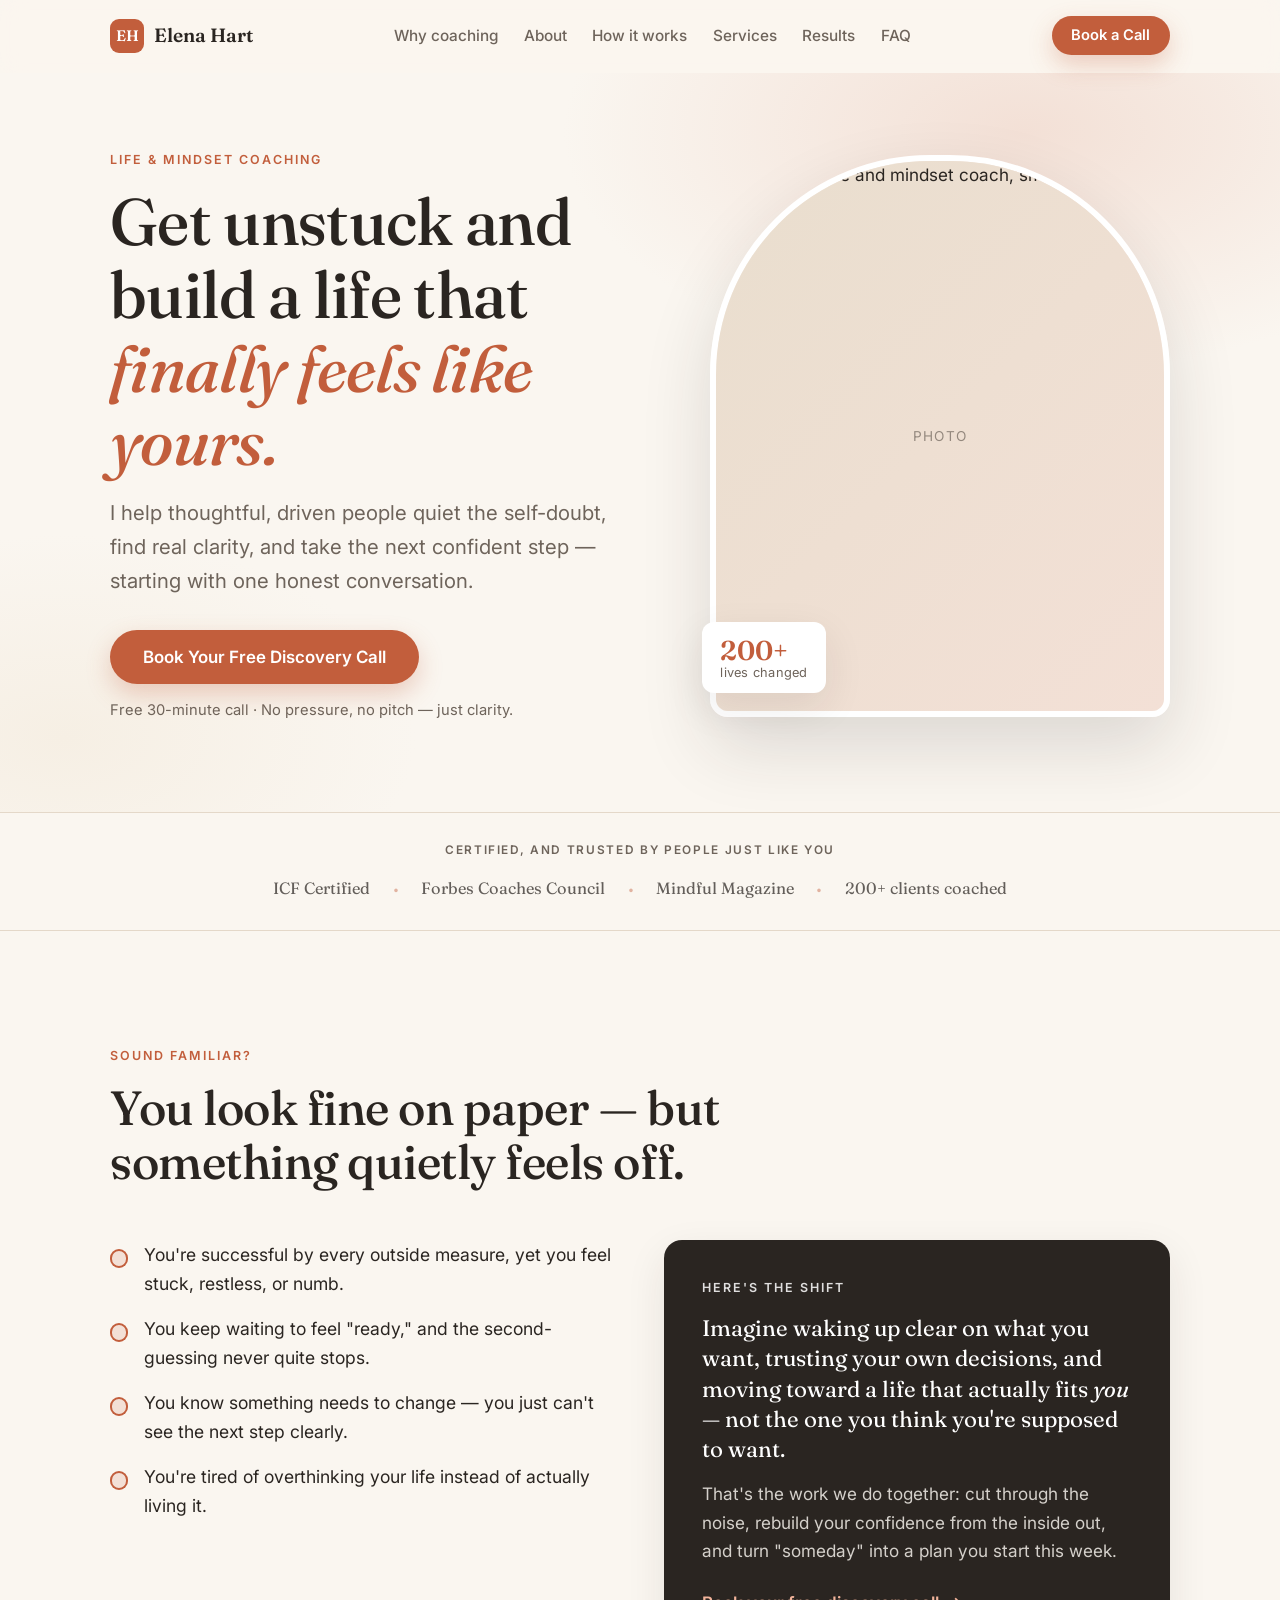
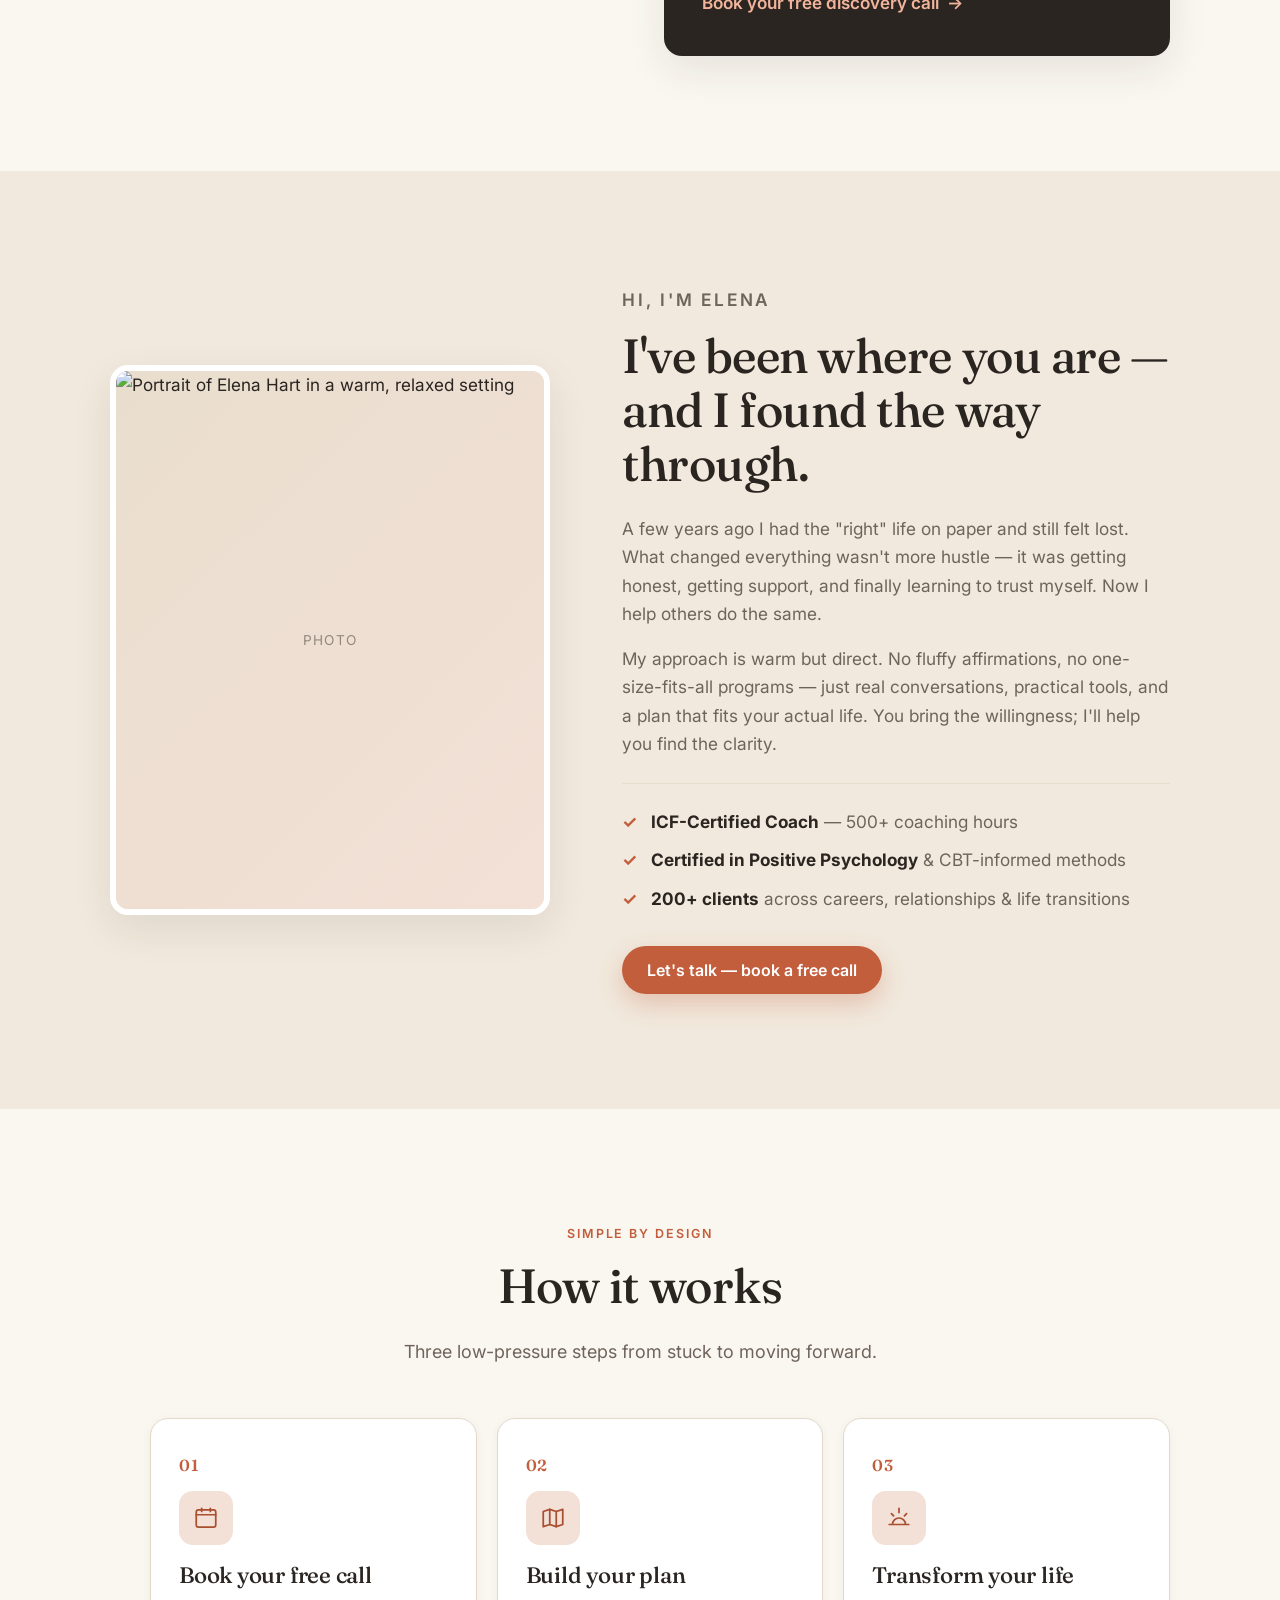
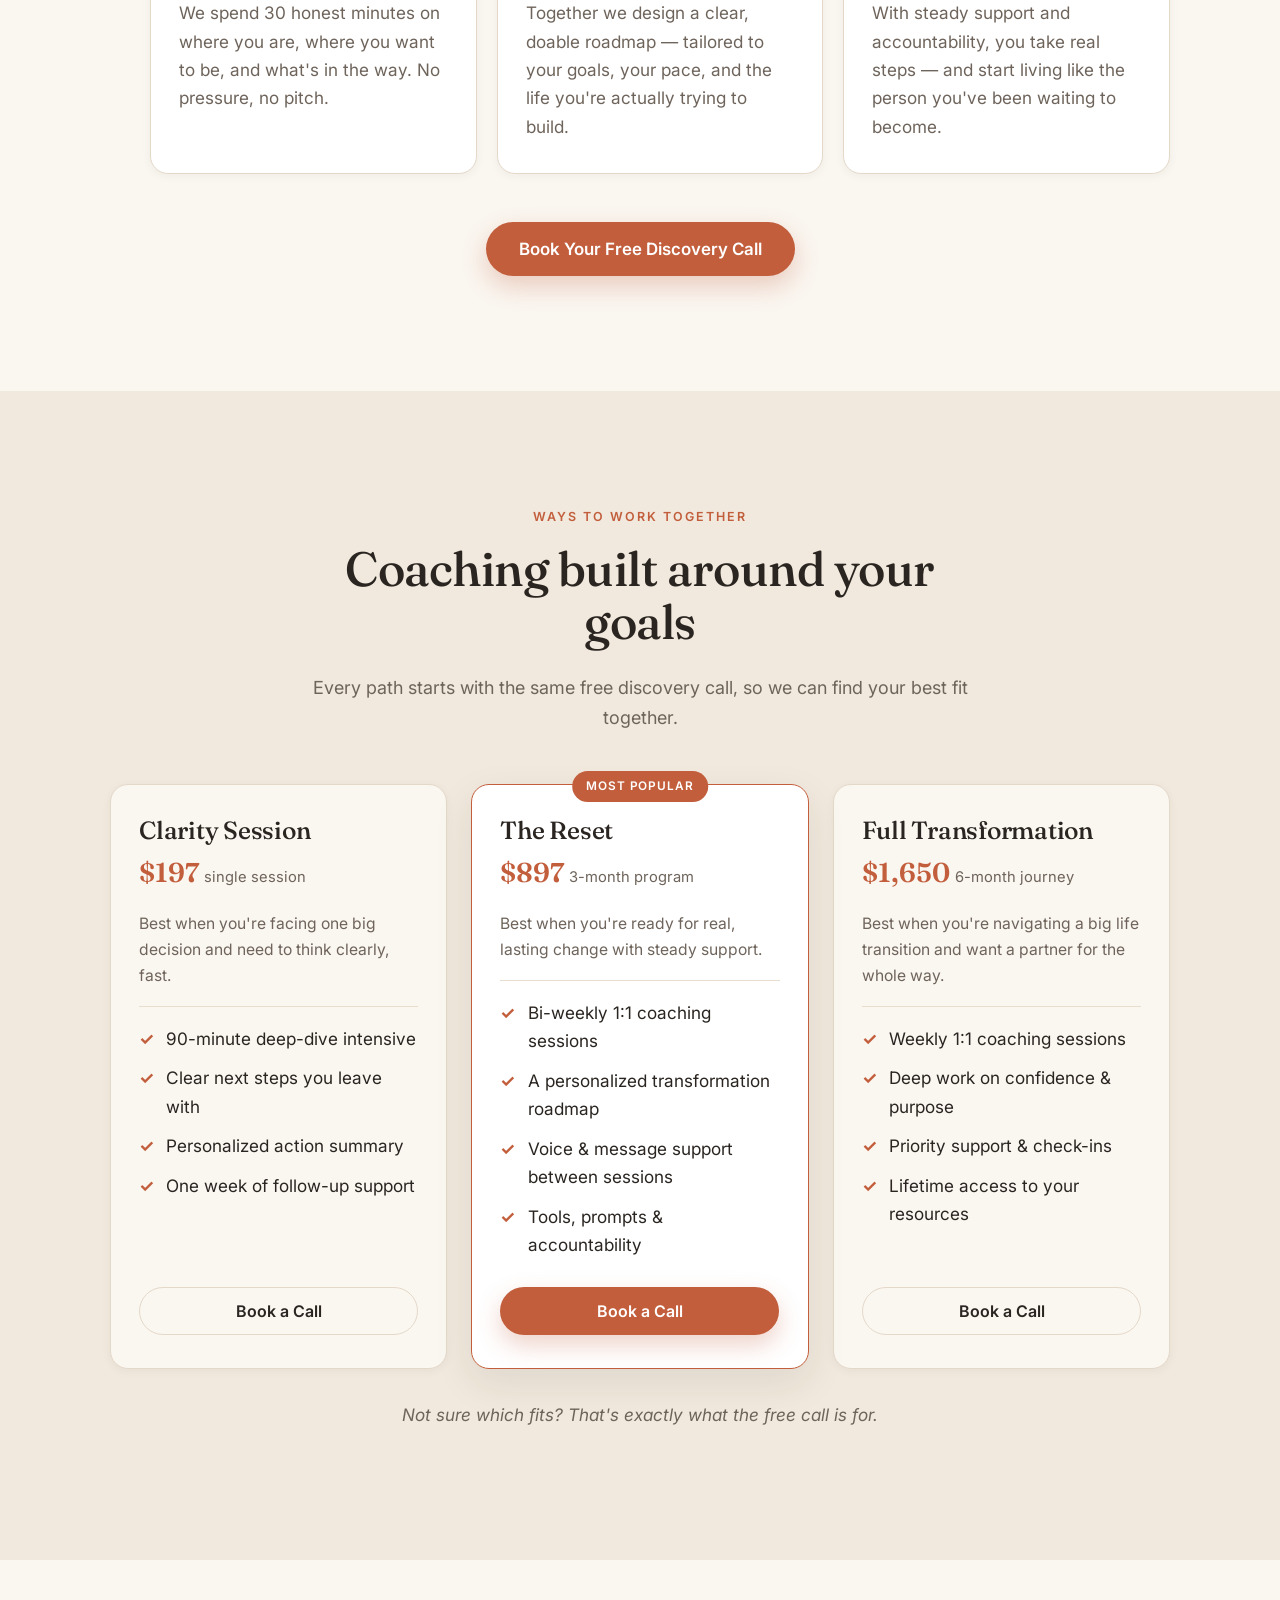
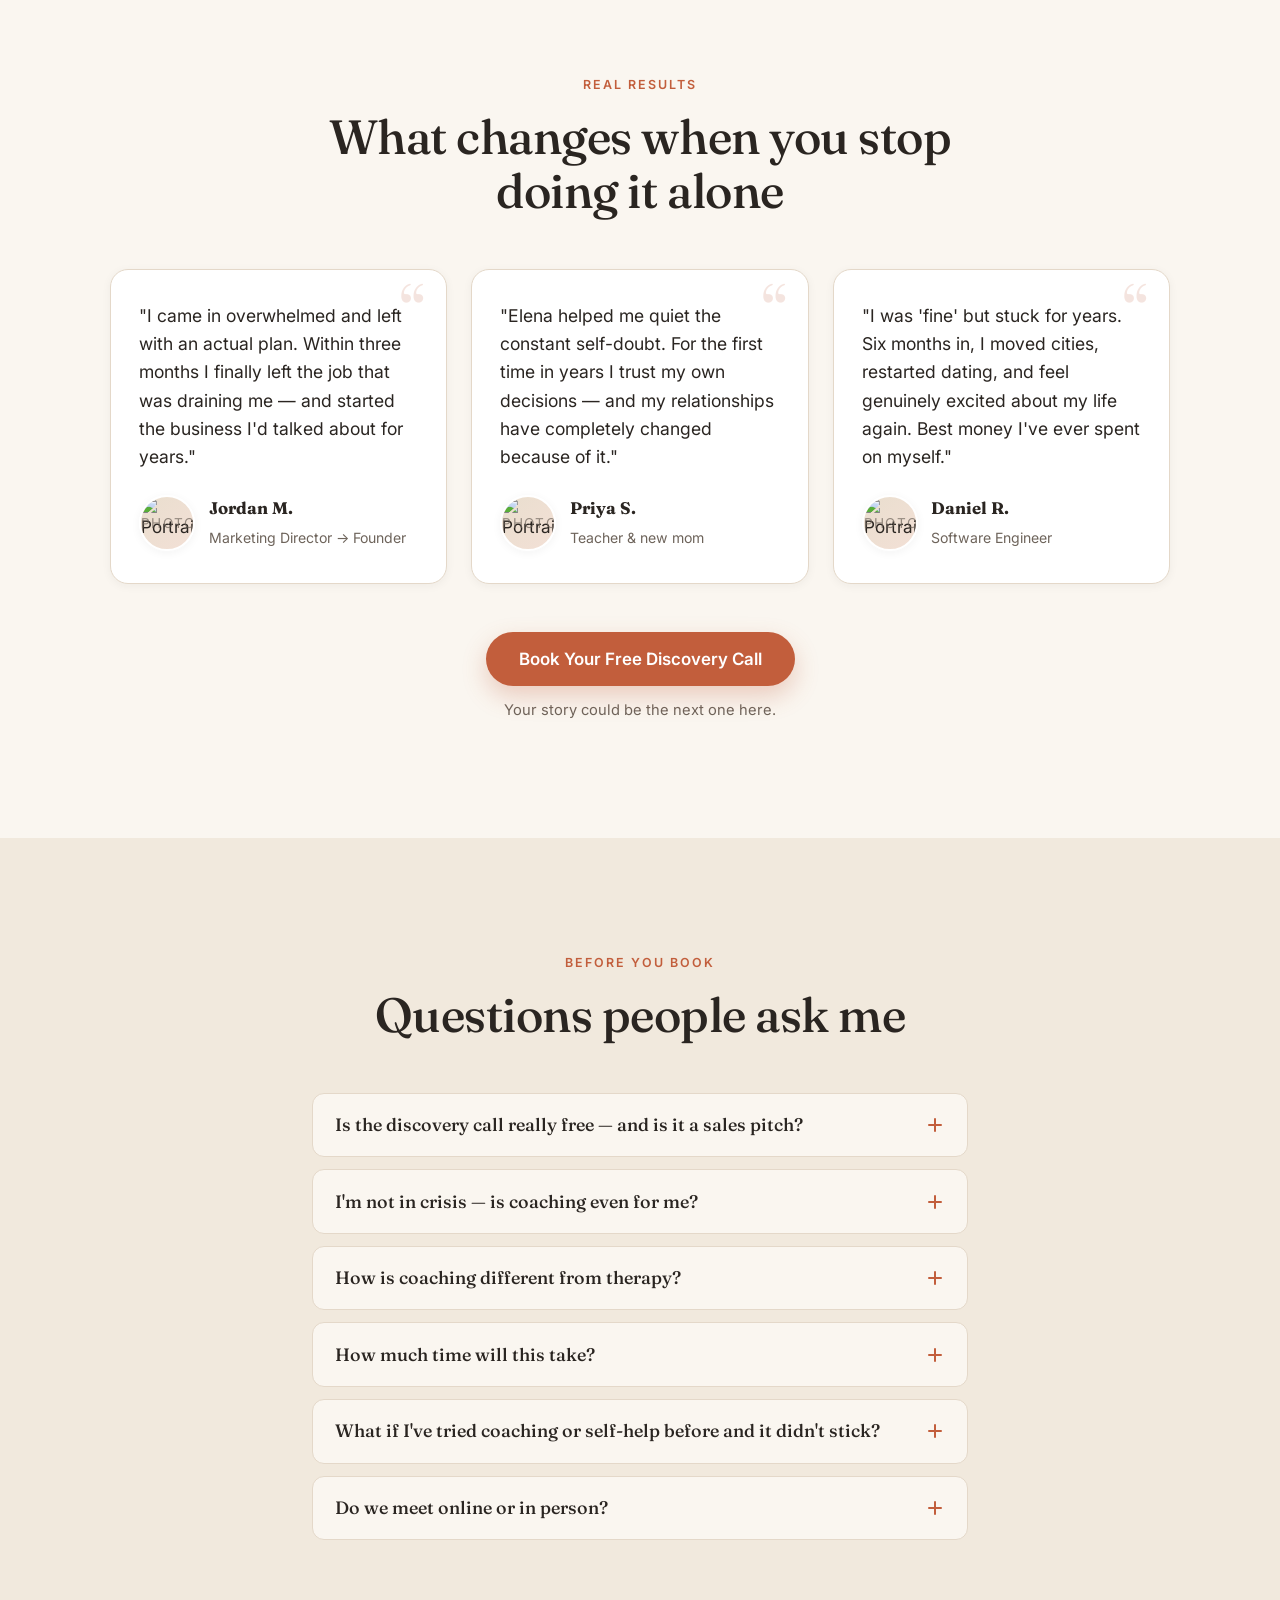
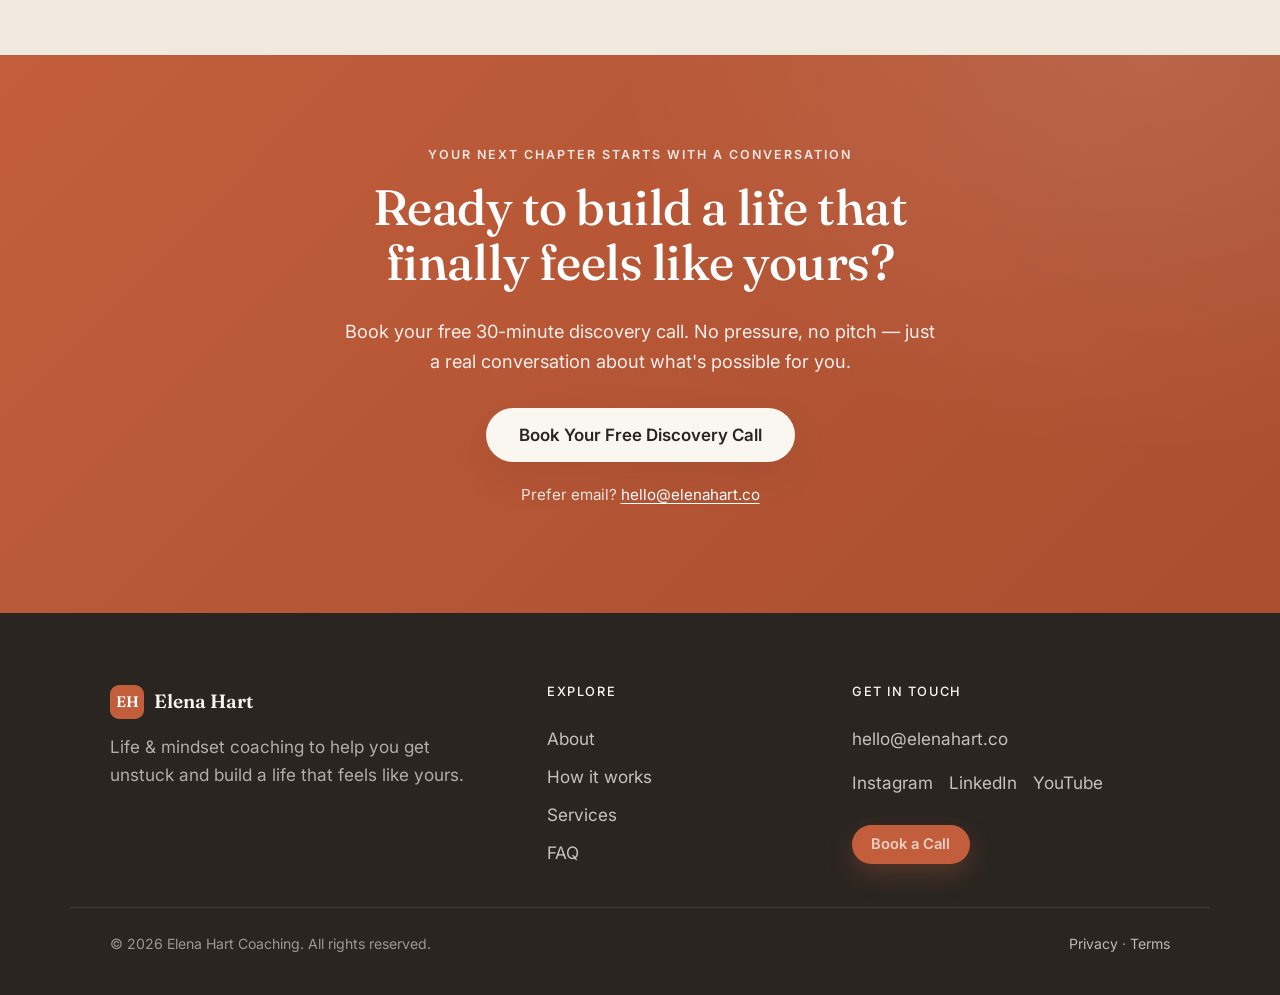
==== index.html @ 3ce53066 "Initial commit: Elena Hart one-page life coach marketing site - Conversion-focused single-page site " ====
<!DOCTYPE html>
<html lang="en">
<head>
  <meta charset="UTF-8" />
  <meta name="viewport" content="width=device-width, initial-scale=1.0" />

  <!-- ============================================================= -->
  <!-- SEO / SOCIAL META                                             -->
  <!-- TODO: replace elenahart.co with your real domain everywhere   -->
  <!-- ============================================================= -->
  <title>Elena Hart | Life & Mindset Coach — Book a Free Discovery Call</title>
  <meta name="description" content="Life & mindset coaching for thoughtful, driven people who feel stuck. Find clarity, quiet the self-doubt, and build a life that feels like yours. Book your free discovery call." />
  <meta name="theme-color" content="#C25E3C" />
  <link rel="canonical" href="https://elenahart.co/" />

  <!-- Open Graph -->
  <meta property="og:type" content="website" />
  <meta property="og:title" content="Elena Hart | Life & Mindset Coach" />
  <meta property="og:description" content="Get unstuck and build a life that finally feels like yours. Book your free discovery call." />
  <meta property="og:url" content="https://elenahart.co/" />
  <meta property="og:site_name" content="Elena Hart Coaching" />
  <!-- TODO: replace with a real 1200x630 share image -->
  <meta property="og:image" content="https://images.unsplash.com/photo-1544027993-37dbfe43562a?auto=format&fit=crop&w=1200&h=630&q=80" />

  <!-- Twitter -->
  <meta name="twitter:card" content="summary_large_image" />
  <meta name="twitter:title" content="Elena Hart | Life & Mindset Coach" />
  <meta name="twitter:description" content="Get unstuck and build a life that finally feels like yours. Book your free discovery call." />

  <!-- Favicon: inline SVG "EH" monogram placeholder. TODO: swap for a real favicon.ico -->
  <link rel="icon" href="data:image/svg+xml,%3Csvg xmlns='http://www.w3.org/2000/svg' viewBox='0 0 32 32'%3E%3Crect width='32' height='32' rx='8' fill='%23C25E3C'/%3E%3Ctext x='50%25' y='55%25' font-family='Georgia,serif' font-size='16' fill='%23FAF6F0' text-anchor='middle' dominant-baseline='middle'%3EE%3C/text%3E%3C/svg%3E" />

  <!-- Fonts: Google Fonts (Fraunces = elegant serif headings, Inter = clean sans body) -->
  <link rel="preconnect" href="https://fonts.googleapis.com" />
  <link rel="preconnect" href="https://fonts.gstatic.com" crossorigin />
  <link href="https://fonts.googleapis.com/css2?family=Fraunces:opsz,wght@9..144,400;9..144,500;9..144,600&family=Inter:wght@400;500;600&display=swap" rel="stylesheet" />

  <link rel="stylesheet" href="styles.css" />

  <!-- ============================================================= -->
  <!-- JSON-LD structured data (Person + ProfessionalService)        -->
  <!-- TODO: update name, url, sameAs socials, email, area served    -->
  <!-- ============================================================= -->
  <script type="application/ld+json">
  {
    "@context": "https://schema.org",
    "@graph": [
      {
        "@type": "Person",
        "@id": "https://elenahart.co/#elena",
        "name": "Elena Hart",
        "jobTitle": "Life & Mindset Coach",
        "url": "https://elenahart.co/",
        "email": "hello@elenahart.co",
        "description": "Life & mindset coach helping thoughtful, driven people find clarity, confidence, and purpose.",
        "sameAs": [
          "https://instagram.com/",
          "https://linkedin.com/",
          "https://youtube.com/"
        ]
      },
      {
        "@type": "ProfessionalService",
        "@id": "https://elenahart.co/#business",
        "name": "Elena Hart Coaching",
        "image": "https://images.unsplash.com/photo-1544027993-37dbfe43562a?auto=format&fit=crop&w=1200&q=80",
        "url": "https://elenahart.co/",
        "email": "hello@elenahart.co",
        "priceRange": "$$",
        "description": "1:1 life and mindset coaching for confidence, clarity, purpose, and life transitions.",
        "areaServed": "Worldwide (online)",
        "founder": { "@id": "https://elenahart.co/#elena" }
      }
    ]
  }
  </script>
</head>

<body>
  <!-- Accessibility: skip straight to content for keyboard/screen-reader users -->
  <a class="skip-link" href="#main">Skip to content</a>

  <!-- ============================================================= -->
  <!-- STICKY NAV                                                    -->
  <!-- ============================================================= -->
  <header class="nav" id="nav" data-nav>
    <div class="container nav__inner">
      <a class="nav__brand" href="#top" aria-label="Elena Hart — home">
        <span class="nav__mark" aria-hidden="true">EH</span>
        <span class="nav__name">Elena&nbsp;Hart</span>
      </a>

      <nav class="nav__links" aria-label="Primary">
        <a href="#promise">Why coaching</a>
        <a href="#about">About</a>
        <a href="#process">How it works</a>
        <a href="#services">Services</a>
        <a href="#testimonials">Results</a>
        <a href="#faq">FAQ</a>
      </nav>

      <div class="nav__cta">
        <!-- TODO: replace #book with your Calendly / GHL calendar URL -->
        <a class="btn btn--primary btn--sm" href="#book">Book a Call</a>
      </div>

      <button class="nav__toggle" type="button" aria-expanded="false" aria-controls="mobileMenu" aria-label="Open menu" data-nav-toggle>
        <span></span><span></span><span></span>
      </button>
    </div>

    <!-- Mobile dropdown menu -->
    <div class="nav__mobile" id="mobileMenu" hidden data-mobile-menu>
      <nav class="nav__mobile-links" aria-label="Mobile">
        <a href="#promise">Why coaching</a>
        <a href="#about">About</a>
        <a href="#process">How it works</a>
        <a href="#services">Services</a>
        <a href="#testimonials">Results</a>
        <a href="#faq">FAQ</a>
        <a class="btn btn--primary" href="#book">Book Your Free Discovery Call</a>
      </nav>
    </div>
  </header>

  <main id="main">
    <span id="top"></span>

    <!-- ============================================================= -->
    <!-- HERO — one job: book the call                                 -->
    <!-- ============================================================= -->
    <section class="hero" aria-labelledby="hero-title">
      <div class="container hero__grid">
        <div class="hero__copy reveal">
          <p class="eyebrow">Life &amp; Mindset Coaching</p>
          <h1 class="hero__title" id="hero-title">
            Get unstuck and build a life that <span class="accent-text">finally feels like yours.</span>
          </h1>
          <p class="hero__sub">
            I help thoughtful, driven people quiet the self-doubt, find real clarity,
            and take the next confident step — starting with one honest conversation.
          </p>
          <div class="hero__actions">
            <!-- TODO: replace #book with your Calendly / GHL calendar URL -->
            <a class="btn btn--primary btn--lg" href="#book">Book Your Free Discovery Call</a>
            <p class="hero__micro">Free 30-minute call · No pressure, no pitch — just clarity.</p>
          </div>
        </div>

        <div class="hero__media reveal" data-reveal-delay="1">
          <div class="hero__photo-wrap">
            <!-- TODO: replace with a real, warm headshot of the coach (approx 900x1100) -->
            <img
              class="hero__photo"
              src="https://images.unsplash.com/photo-1573496359142-b8d87734a5a2?auto=format&fit=crop&w=900&q=80"
              alt="Elena Hart, life and mindset coach, smiling warmly"
              width="900" height="1100" loading="eager" fetchpriority="high"
              onerror="this.onerror=null;this.classList.add('is-fallback');this.removeAttribute('src');" />
          </div>
          <!-- Floating credibility chip -->
          <div class="hero__badge" aria-hidden="true">
            <span class="hero__badge-num">200+</span>
            <span class="hero__badge-label">lives changed</span>
          </div>
        </div>
      </div>
    </section>

    <!-- ============================================================= -->
    <!-- TRUST BAR                                                     -->
    <!-- NOTE: placeholder credentials/logos — swap for real ones.     -->
    <!-- ============================================================= -->
    <section class="trust" aria-label="Credentials and recognition">
      <div class="container trust__inner reveal">
        <p class="trust__label">Certified, and trusted by people just like you</p>
        <ul class="trust__logos">
          <!-- TODO: replace text wordmarks with real credential / press logos -->
          <li>ICF Certified</li>
          <li aria-hidden="true" class="trust__dot">•</li>
          <li>Forbes Coaches Council</li>
          <li aria-hidden="true" class="trust__dot">•</li>
          <li>Mindful&nbsp;Magazine</li>
          <li aria-hidden="true" class="trust__dot">•</li>
          <li>200+ clients coached</li>
        </ul>
      </div>
    </section>

    <!-- ============================================================= -->
    <!-- PAIN → PROMISE                                                 -->
    <!-- ============================================================= -->
    <section class="promise section" id="promise" aria-labelledby="promise-title">
      <div class="container">
        <div class="section__head reveal">
          <p class="eyebrow">Sound familiar?</p>
          <h2 class="section__title" id="promise-title">
            You look fine on paper — but something quietly feels off.
          </h2>
        </div>

        <div class="promise__grid">
          <ul class="promise__pains reveal">
            <li>You're successful by every outside measure, yet you feel stuck, restless, or numb.</li>
            <li>You keep waiting to feel "ready," and the second-guessing never quite stops.</li>
            <li>You know something needs to change — you just can't see the next step clearly.</li>
            <li>You're tired of overthinking your life instead of actually living it.</li>
          </ul>

          <div class="promise__card reveal" data-reveal-delay="1">
            <p class="eyebrow eyebrow--light">Here's the shift</p>
            <p class="promise__lead">
              Imagine waking up clear on what you want, trusting your own decisions,
              and moving toward a life that actually fits <em>you</em> — not the one
              you think you're supposed to want.
            </p>
            <p class="promise__body">
              That's the work we do together: cut through the noise, rebuild your
              confidence from the inside out, and turn "someday" into a plan you
              start this week.
            </p>
            <!-- TODO: replace #book with your Calendly / GHL calendar URL -->
            <a class="link-cta" href="#book">Book your free discovery call
              <span class="link-cta__arrow" aria-hidden="true">→</span>
            </a>
          </div>
        </div>
      </div>
    </section>

    <!-- ============================================================= -->
    <!-- ABOUT THE COACH (warm, first-person)                          -->
    <!-- ============================================================= -->
    <section class="about section section--sand" id="about" aria-labelledby="about-title">
      <div class="container about__grid">
        <div class="about__media reveal">
          <div class="about__photo-wrap">
            <!-- TODO: replace with a real, candid headshot of the coach (approx 800x900) -->
            <img
              class="about__photo"
              src="https://images.unsplash.com/photo-1580489944761-15a19d654956?auto=format&fit=crop&w=800&q=80"
              alt="Portrait of Elena Hart in a warm, relaxed setting"
              width="800" height="900" loading="lazy"
              onerror="this.onerror=null;this.classList.add('is-fallback');this.removeAttribute('src');" />
          </div>
        </div>

        <div class="about__copy reveal" data-reveal-delay="1">
          <p class="eyebrow">Hi, I'm Elena</p>
          <h2 class="section__title" id="about-title">
            I've been where you are — and I found the way through.
          </h2>
          <p>
            A few years ago I had the "right" life on paper and still felt lost. What
            changed everything wasn't more hustle — it was getting honest, getting
            support, and finally learning to trust myself. Now I help others do the same.
          </p>
          <p>
            My approach is warm but direct. No fluffy affirmations, no one-size-fits-all
            programs — just real conversations, practical tools, and a plan that fits
            your actual life. You bring the willingness; I'll help you find the clarity.
          </p>

          <!-- NOTE: placeholder credentials — replace with your real certifications -->
          <ul class="about__creds">
            <li><strong>ICF-Certified Coach</strong> — 500+ coaching hours</li>
            <li><strong>Certified in Positive Psychology</strong> &amp; CBT-informed methods</li>
            <li><strong>200+ clients</strong> across careers, relationships &amp; life transitions</li>
          </ul>

          <a class="btn btn--primary" href="#book">Let's talk — book a free call</a>
        </div>
      </div>
    </section>

    <!-- ============================================================= -->
    <!-- HOW IT WORKS — 3 simple steps                                 -->
    <!-- ============================================================= -->
    <section class="process section" id="process" aria-labelledby="process-title">
      <div class="container">
        <div class="section__head section__head--center reveal">
          <p class="eyebrow">Simple by design</p>
          <h2 class="section__title" id="process-title">How it works</h2>
          <p class="section__intro">Three low-pressure steps from stuck to moving forward.</p>
        </div>

        <ol class="process__steps">
          <li class="process__step reveal">
            <span class="process__num" aria-hidden="true">01</span>
            <span class="process__icon" aria-hidden="true">
              <!-- calendar icon -->
              <svg viewBox="0 0 24 24" fill="none" stroke="currentColor" stroke-width="1.6" stroke-linecap="round" stroke-linejoin="round"><rect x="3" y="4.5" width="18" height="16" rx="2"/><path d="M3 9h18M8 3v3M16 3v3"/></svg>
            </span>
            <h3 class="process__step-title">Book your free call</h3>
            <p>We spend 30 honest minutes on where you are, where you want to be, and what's in the way. No pressure, no pitch.</p>
          </li>

          <li class="process__step reveal" data-reveal-delay="1">
            <span class="process__num" aria-hidden="true">02</span>
            <span class="process__icon" aria-hidden="true">
              <!-- map / plan icon -->
              <svg viewBox="0 0 24 24" fill="none" stroke="currentColor" stroke-width="1.6" stroke-linecap="round" stroke-linejoin="round"><path d="M9 4 3 6v14l6-2 6 2 6-2V4l-6 2-6-2Z"/><path d="M9 4v14M15 6v14"/></svg>
            </span>
            <h3 class="process__step-title">Build your plan</h3>
            <p>Together we design a clear, doable roadmap — tailored to your goals, your pace, and the life you're actually trying to build.</p>
          </li>

          <li class="process__step reveal" data-reveal-delay="2">
            <span class="process__num" aria-hidden="true">03</span>
            <span class="process__icon" aria-hidden="true">
              <!-- sunrise / growth icon -->
              <svg viewBox="0 0 24 24" fill="none" stroke="currentColor" stroke-width="1.6" stroke-linecap="round" stroke-linejoin="round"><path d="M12 3v4M5 8l2 2M19 8l-2 2M3 18h18M6 18a6 6 0 0 1 12 0"/></svg>
            </span>
            <h3 class="process__step-title">Transform your life</h3>
            <p>With steady support and accountability, you take real steps — and start living like the person you've been waiting to become.</p>
          </li>
        </ol>

        <div class="process__cta reveal">
          <a class="btn btn--primary btn--lg" href="#book">Book Your Free Discovery Call</a>
        </div>
      </div>
    </section>

    <!-- ============================================================= -->
    <!-- SERVICES / PACKAGES                                           -->
    <!-- NOTE: prices are placeholders — set your own.                 -->
    <!-- ============================================================= -->
    <section class="services section section--sand" id="services" aria-labelledby="services-title">
      <div class="container">
        <div class="section__head section__head--center reveal">
          <p class="eyebrow">Ways to work together</p>
          <h2 class="section__title" id="services-title">Coaching built around your goals</h2>
          <p class="section__intro">Every path starts with the same free discovery call, so we can find your best fit together.</p>
        </div>

        <div class="services__grid">
          <!-- Package 1 -->
          <article class="pkg reveal">
            <header class="pkg__head">
              <h3 class="pkg__name">Clarity Session</h3>
              <p class="pkg__price"><span class="pkg__amt">$197</span> <span class="pkg__unit">single session</span></p>
            </header>
            <p class="pkg__for">Best when you're facing one big decision and need to think clearly, fast.</p>
            <ul class="pkg__list">
              <li>90-minute deep-dive intensive</li>
              <li>Clear next steps you leave with</li>
              <li>Personalized action summary</li>
              <li>One week of follow-up support</li>
            </ul>
            <a class="btn btn--ghost pkg__cta" href="#book">Book a Call</a>
          </article>

          <!-- Package 2 (featured) -->
          <article class="pkg pkg--featured reveal" data-reveal-delay="1">
            <span class="pkg__badge">Most popular</span>
            <header class="pkg__head">
              <h3 class="pkg__name">The Reset</h3>
              <p class="pkg__price"><span class="pkg__amt">$897</span> <span class="pkg__unit">3-month program</span></p>
            </header>
            <p class="pkg__for">Best when you're ready for real, lasting change with steady support.</p>
            <ul class="pkg__list">
              <li>Bi-weekly 1:1 coaching sessions</li>
              <li>A personalized transformation roadmap</li>
              <li>Voice &amp; message support between sessions</li>
              <li>Tools, prompts &amp; accountability</li>
            </ul>
            <a class="btn btn--primary pkg__cta" href="#book">Book a Call</a>
          </article>

          <!-- Package 3 -->
          <article class="pkg reveal" data-reveal-delay="2">
            <header class="pkg__head">
              <h3 class="pkg__name">Full Transformation</h3>
              <p class="pkg__price"><span class="pkg__amt">$1,650</span> <span class="pkg__unit">6-month journey</span></p>
            </header>
            <p class="pkg__for">Best when you're navigating a big life transition and want a partner for the whole way.</p>
            <ul class="pkg__list">
              <li>Weekly 1:1 coaching sessions</li>
              <li>Deep work on confidence &amp; purpose</li>
              <li>Priority support &amp; check-ins</li>
              <li>Lifetime access to your resources</li>
            </ul>
            <a class="btn btn--ghost pkg__cta" href="#book">Book a Call</a>
          </article>
        </div>

        <p class="services__note reveal">Not sure which fits? That's exactly what the free call is for.</p>
      </div>
    </section>

    <!-- ============================================================= -->
    <!-- TESTIMONIALS                                                  -->
    <!-- ⚠️ PLACEHOLDER TESTIMONIALS — these are illustrative examples, -->
    <!--    NOT real clients. Replace with genuine, permission-granted  -->
    <!--    quotes before going live.                                   -->
    <!-- ============================================================= -->
    <section class="testimonials section" id="testimonials" aria-labelledby="testimonials-title">
      <div class="container">
        <div class="section__head section__head--center reveal">
          <p class="eyebrow">Real results</p>
          <h2 class="section__title" id="testimonials-title">What changes when you stop doing it alone</h2>
        </div>

        <div class="testimonials__grid">
          <!-- PLACEHOLDER testimonial 1 -->
          <figure class="quote reveal">
            <blockquote>
              "I came in overwhelmed and left with an actual plan. Within three months I finally left the job that was draining me — and started the business I'd talked about for years."
            </blockquote>
            <figcaption class="quote__by">
              <img class="quote__avatar" width="56" height="56" loading="lazy"
                src="https://images.unsplash.com/photo-1544005313-94ddf0286df2?auto=format&fit=crop&w=112&q=80"
                alt="Portrait of Jordan M."
                onerror="this.onerror=null;this.classList.add('is-fallback');this.removeAttribute('src');" />
              <span>
                <strong>Jordan M.</strong>
                <span class="quote__role">Marketing Director → Founder</span>
              </span>
            </figcaption>
          </figure>

          <!-- PLACEHOLDER testimonial 2 -->
          <figure class="quote reveal" data-reveal-delay="1">
            <blockquote>
              "Elena helped me quiet the constant self-doubt. For the first time in years I trust my own decisions — and my relationships have completely changed because of it."
            </blockquote>
            <figcaption class="quote__by">
              <img class="quote__avatar" width="56" height="56" loading="lazy"
                src="https://images.unsplash.com/photo-1531123897727-8f129e1688ce?auto=format&fit=crop&w=112&q=80"
                alt="Portrait of Priya S."
                onerror="this.onerror=null;this.classList.add('is-fallback');this.removeAttribute('src');" />
              <span>
                <strong>Priya S.</strong>
                <span class="quote__role">Teacher &amp; new mom</span>
              </span>
            </figcaption>
          </figure>

          <!-- PLACEHOLDER testimonial 3 -->
          <figure class="quote reveal" data-reveal-delay="2">
            <blockquote>
              "I was 'fine' but stuck for years. Six months in, I moved cities, restarted dating, and feel genuinely excited about my life again. Best money I've ever spent on myself."
            </blockquote>
            <figcaption class="quote__by">
              <img class="quote__avatar" width="56" height="56" loading="lazy"
                src="https://images.unsplash.com/photo-1506794778202-cad84cf45f1d?auto=format&fit=crop&w=112&q=80"
                alt="Portrait of Daniel R."
                onerror="this.onerror=null;this.classList.add('is-fallback');this.removeAttribute('src');" />
              <span>
                <strong>Daniel R.</strong>
                <span class="quote__role">Software Engineer</span>
              </span>
            </figcaption>
          </figure>
        </div>

        <div class="testimonials__cta reveal">
          <a class="btn btn--primary btn--lg" href="#book">Book Your Free Discovery Call</a>
          <p class="hero__micro">Your story could be the next one here.</p>
        </div>
      </div>
    </section>

    <!-- ============================================================= -->
    <!-- FAQ — objection handling accordion                            -->
    <!-- ============================================================= -->
    <section class="faq section section--sand" id="faq" aria-labelledby="faq-title">
      <div class="container faq__inner">
        <div class="section__head section__head--center reveal">
          <p class="eyebrow">Before you book</p>
          <h2 class="section__title" id="faq-title">Questions people ask me</h2>
        </div>

        <div class="accordion reveal" data-accordion>
          <div class="accordion__item">
            <h3>
              <button class="accordion__trigger" type="button" aria-expanded="false" aria-controls="faq1" id="faq1-btn">
                <span>Is the discovery call really free — and is it a sales pitch?</span>
                <span class="accordion__icon" aria-hidden="true"></span>
              </button>
            </h3>
            <div class="accordion__panel" id="faq1" role="region" aria-labelledby="faq1-btn" hidden>
              <p>Yes, genuinely free — 30 minutes, no cost, no obligation. It's a real conversation about you. If coaching is a fit, I'll tell you; if it's not, I'll point you somewhere better. No hard sell, ever.</p>
            </div>
          </div>

          <div class="accordion__item">
            <h3>
              <button class="accordion__trigger" type="button" aria-expanded="false" aria-controls="faq2" id="faq2-btn">
                <span>I'm not in crisis — is coaching even for me?</span>
                <span class="accordion__icon" aria-hidden="true"></span>
              </button>
            </h3>
            <div class="accordion__panel" id="faq2" role="region" aria-labelledby="faq2-btn" hidden>
              <p>Absolutely. Most of my clients are doing "fine" — they're just ready for more clarity, confidence, or direction. Coaching is for growth, not just crisis. You don't have to be broken to want better.</p>
            </div>
          </div>

          <div class="accordion__item">
            <h3>
              <button class="accordion__trigger" type="button" aria-expanded="false" aria-controls="faq3" id="faq3-btn">
                <span>How is coaching different from therapy?</span>
                <span class="accordion__icon" aria-hidden="true"></span>
              </button>
            </h3>
            <div class="accordion__panel" id="faq3" role="region" aria-labelledby="faq3-btn" hidden>
              <p>Therapy often focuses on healing the past; coaching focuses on building your future. We work forward — clarity, goals, habits, and action. The two can complement each other beautifully, and I'm happy to talk through what you need.</p>
            </div>
          </div>

          <div class="accordion__item">
            <h3>
              <button class="accordion__trigger" type="button" aria-expanded="false" aria-controls="faq4" id="faq4-btn">
                <span>How much time will this take?</span>
                <span class="accordion__icon" aria-hidden="true"></span>
              </button>
            </h3>
            <div class="accordion__panel" id="faq4" role="region" aria-labelledby="faq4-btn" hidden>
              <p>Sessions run 45–90 minutes, weekly or bi-weekly depending on your package. Between sessions, the "homework" is light and practical — small shifts that fit a real, busy life. This is designed to give you time back, not take it.</p>
            </div>
          </div>

          <div class="accordion__item">
            <h3>
              <button class="accordion__trigger" type="button" aria-expanded="false" aria-controls="faq5" id="faq5-btn">
                <span>What if I've tried coaching or self-help before and it didn't stick?</span>
                <span class="accordion__icon" aria-hidden="true"></span>
              </button>
            </h3>
            <div class="accordion__panel" id="faq5" role="region" aria-labelledby="faq5-btn" hidden>
              <p>Totally understandable — generic advice rarely sticks. This is different because it's built entirely around <em>you</em>: your goals, your obstacles, your pace, with real accountability so you actually follow through. That's usually the missing piece.</p>
            </div>
          </div>

          <div class="accordion__item">
            <h3>
              <button class="accordion__trigger" type="button" aria-expanded="false" aria-controls="faq6" id="faq6-btn">
                <span>Do we meet online or in person?</span>
                <span class="accordion__icon" aria-hidden="true"></span>
              </button>
            </h3>
            <div class="accordion__panel" id="faq6" role="region" aria-labelledby="faq6-btn" hidden>
              <p>All coaching happens online over video, so we can work together wherever you are. All you need is a quiet spot and a solid connection. <!-- TODO: update if you offer in-person sessions --></p>
            </div>
          </div>
        </div>
      </div>
    </section>

    <!-- ============================================================= -->
    <!-- FINAL CTA BAND                                                 -->
    <!-- ============================================================= -->
    <section class="cta-band" id="book" aria-labelledby="cta-title">
      <div class="container cta-band__inner reveal">
        <p class="eyebrow eyebrow--light">Your next chapter starts with a conversation</p>
        <h2 class="cta-band__title" id="cta-title">Ready to build a life that finally feels like yours?</h2>
        <p class="cta-band__sub">Book your free 30-minute discovery call. No pressure, no pitch — just a real conversation about what's possible for you.</p>
        <!-- TODO: replace href below with your Calendly / GHL calendar URL.
             If you embed a scheduler here, drop the <iframe> right under this button. -->
        <a class="btn btn--light btn--lg" href="#book">Book Your Free Discovery Call</a>
        <p class="cta-band__micro">Prefer email? <a href="mailto:hello@elenahart.co">hello@elenahart.co</a></p>
      </div>
    </section>
  </main>

  <!-- ============================================================= -->
  <!-- FOOTER                                                         -->
  <!-- ============================================================= -->
  <footer class="footer">
    <div class="container footer__inner">
      <div class="footer__brand">
        <a class="nav__brand" href="#top" aria-label="Elena Hart — home">
          <span class="nav__mark" aria-hidden="true">EH</span>
          <span class="nav__name">Elena&nbsp;Hart</span>
        </a>
        <p class="footer__tag">Life &amp; mindset coaching to help you get unstuck and build a life that feels like yours.</p>
      </div>

      <nav class="footer__nav" aria-label="Footer">
        <h4>Explore</h4>
        <a href="#about">About</a>
        <a href="#process">How it works</a>
        <a href="#services">Services</a>
        <a href="#faq">FAQ</a>
      </nav>

      <div class="footer__contact">
        <h4>Get in touch</h4>
        <a href="mailto:hello@elenahart.co">hello@elenahart.co</a>
        <ul class="footer__social" aria-label="Social links">
          <!-- TODO: replace # with your real social URLs -->
          <li><a href="#" aria-label="Instagram">Instagram</a></li>
          <li><a href="#" aria-label="LinkedIn">LinkedIn</a></li>
          <li><a href="#" aria-label="YouTube">YouTube</a></li>
        </ul>
        <a class="btn btn--primary btn--sm footer__cta" href="#book">Book a Call</a>
      </div>
    </div>

    <div class="container footer__bottom">
      <p>&copy; <span data-year>2026</span> Elena Hart Coaching. All rights reserved.</p>
      <p class="footer__legal">
        <a href="#">Privacy</a> · <a href="#">Terms</a>
        <!-- TODO: link real privacy/terms pages -->
      </p>
    </div>
  </footer>

  <script src="script.js"></script>
</body>
</html>
---- styles.css ----
/* =================================================================
   ELENA HART — LIFE & MINDSET COACH
   Warm · premium · calming. Mobile-first, accessible, no frameworks.

   ┌───────────────────────────────────────────────────────────────┐
   │  CHANGE YOUR BRAND IN ONE PLACE — edit the :root tokens below.  │
   └───────────────────────────────────────────────────────────────┘
   ================================================================= */

:root {
  /* ---- Brand palette (edit these to re-skin the whole site) ---- */
  --cream:      #FAF6F0;   /* page canvas — soft warm off-white   */
  --sand:       #F1E9DD;   /* alternating section background      */
  --sand-2:     #E9DECE;   /* subtle cards / borders on sand      */
  --ink:        #2A2521;   /* headings & primary text (espresso)  */
  --muted:      #6E645B;   /* secondary text                      */
  --clay:       #C25E3C;   /* THE accent — CTAs, links, highlights */
  --clay-600:   #A94E2F;   /* accent hover / pressed              */
  --clay-tint:  #F3E0D6;   /* faint accent wash                   */
  --line:       #E4D8C9;   /* hairline borders                    */
  --white:      #FFFFFF;

  /* ---- Typography ---- */
  --font-serif: "Fraunces", Georgia, "Times New Roman", serif;
  --font-sans:  "Inter", system-ui, -apple-system, "Segoe UI", Roboto, sans-serif;

  /* ---- Spacing / rhythm ---- */
  --container: 1140px;
  --gutter: clamp(1.25rem, 4vw, 2.5rem);
  --section-y: clamp(4rem, 9vw, 7.5rem);
  --radius: 18px;
  --radius-sm: 12px;

  /* ---- Shadows (soft, warm, never harsh) ---- */
  --shadow-sm: 0 2px 10px rgba(42, 37, 33, 0.05);
  --shadow-md: 0 14px 40px rgba(42, 37, 33, 0.09);
  --shadow-lg: 0 30px 70px rgba(42, 37, 33, 0.14);

  --ease: cubic-bezier(0.22, 1, 0.36, 1);
}

/* ---------------- Reset & base ---------------- */
*, *::before, *::after { box-sizing: border-box; }

html {
  scroll-behavior: smooth;
  /* offset anchor targets so the sticky nav doesn't cover them */
  scroll-padding-top: 88px;
  -webkit-text-size-adjust: 100%;
}

body {
  margin: 0;
  background: var(--cream);
  color: var(--ink);
  font-family: var(--font-sans);
  font-size: clamp(1rem, 0.97rem + 0.2vw, 1.075rem);
  line-height: 1.65;
  -webkit-font-smoothing: antialiased;
  text-rendering: optimizeLegibility;
  overflow-x: hidden;
}

img { max-width: 100%; display: block; height: auto; }

a { color: var(--clay); text-decoration: none; transition: color 0.2s var(--ease); }
a:hover { color: var(--clay-600); }

h1, h2, h3, h4 {
  font-family: var(--font-serif);
  font-weight: 500;
  line-height: 1.12;
  letter-spacing: -0.01em;
  color: var(--ink);
  margin: 0 0 0.5em;
}

p { margin: 0 0 1rem; }
ul { margin: 0; padding: 0; }
li { list-style: none; }

/* ---------------- Layout helpers ---------------- */
.container {
  width: 100%;
  max-width: var(--container);
  margin-inline: auto;
  padding-inline: var(--gutter);
}

.section { padding-block: var(--section-y); }
.section--sand { background: var(--sand); }

.section__head { max-width: 44rem; margin-bottom: clamp(2rem, 4vw, 3.25rem); }
.section__head--center { margin-inline: auto; text-align: center; }
.section__title { font-size: clamp(1.9rem, 1.3rem + 2.6vw, 3rem); }
.section__intro { color: var(--muted); font-size: 1.125rem; margin-top: 0.75rem; }

.eyebrow {
  font-family: var(--font-sans);
  text-transform: uppercase;
  letter-spacing: 0.16em;
  font-size: 0.78rem;
  font-weight: 600;
  color: var(--clay);
  margin: 0 0 0.9rem;
}
.eyebrow--light { color: rgba(255, 255, 255, 0.85); }

.accent-text { color: var(--clay); font-style: italic; }

/* ---------------- Skip link (a11y) ---------------- */
.skip-link {
  position: absolute;
  left: 1rem; top: -60px;
  z-index: 200;
  background: var(--ink);
  color: var(--cream);
  padding: 0.65rem 1rem;
  border-radius: var(--radius-sm);
  transition: top 0.2s var(--ease);
}
.skip-link:focus { top: 1rem; color: var(--cream); }

/* ---------------- Buttons ---------------- */
.btn {
  --btn-bg: var(--clay);
  --btn-fg: var(--white);
  display: inline-flex;
  align-items: center;
  justify-content: center;
  gap: 0.5rem;
  font-family: var(--font-sans);
  font-weight: 600;
  font-size: 1rem;
  line-height: 1;
  padding: 0.95rem 1.5rem;
  border-radius: 999px;
  border: 1.5px solid transparent;
  background: var(--btn-bg);
  color: var(--btn-fg);
  cursor: pointer;
  text-align: center;
  transition: transform 0.2s var(--ease), box-shadow 0.2s var(--ease),
              background 0.2s var(--ease), color 0.2s var(--ease), border-color 0.2s var(--ease);
  will-change: transform;
}
.btn:hover { transform: translateY(-2px); }
.btn:active { transform: translateY(0); }

.btn--primary { box-shadow: 0 10px 24px rgba(194, 94, 60, 0.28); color: var(--white); }
.btn--primary:hover { background: var(--clay-600); color: var(--white); box-shadow: 0 14px 30px rgba(194, 94, 60, 0.34); }

.btn--ghost { background: transparent; color: var(--ink); border-color: var(--line); }
.btn--ghost:hover { border-color: var(--clay); color: var(--clay); background: var(--clay-tint); }

.btn--light { background: var(--cream); color: var(--ink); box-shadow: var(--shadow-md); }
.btn--light:hover { background: var(--white); color: var(--clay-600); }

.btn--lg { padding: 1.1rem 2rem; font-size: 1.06rem; }
.btn--sm { padding: 0.7rem 1.15rem; font-size: 0.92rem; }

/* Text link CTA with arrow */
.link-cta {
  display: inline-flex; align-items: center; gap: 0.5rem;
  font-weight: 600; margin-top: 0.5rem;
}
.link-cta__arrow { transition: transform 0.25s var(--ease); }
.link-cta:hover .link-cta__arrow { transform: translateX(5px); }

/* ---------------- Focus visibility (keyboard a11y) ---------------- */
:focus-visible {
  outline: 3px solid var(--clay);
  outline-offset: 3px;
  border-radius: 6px;
}

/* Image fallback: if an Unsplash placeholder fails to load, show a warm
   gradient block instead of a broken-image icon (see onerror in HTML). */
.is-fallback {
  background: linear-gradient(135deg, var(--sand-2), var(--clay-tint));
  position: relative;
}
.is-fallback::after {
  content: "Photo";
  position: absolute; inset: 0;
  display: grid; place-items: center;
  font-family: var(--font-sans); font-size: 0.85rem; letter-spacing: 0.1em;
  text-transform: uppercase; color: var(--muted); opacity: 0.7;
}

/* =================================================================
   NAV
   ================================================================= */
.nav {
  position: sticky; top: 0; z-index: 100;
  background: rgba(250, 246, 240, 0.82);
  backdrop-filter: saturate(160%) blur(12px);
  -webkit-backdrop-filter: saturate(160%) blur(12px);
  border-bottom: 1px solid transparent;
  transition: box-shadow 0.3s var(--ease), border-color 0.3s var(--ease), background 0.3s var(--ease);
}
.nav.is-scrolled { box-shadow: var(--shadow-sm); border-bottom-color: var(--line); }

.nav__inner {
  display: flex; align-items: center; justify-content: space-between;
  gap: 1rem; min-height: 72px;
}

.nav__brand { display: inline-flex; align-items: center; gap: 0.6rem; color: var(--ink); }
.nav__brand:hover { color: var(--ink); }
.nav__mark {
  display: grid; place-items: center;
  width: 34px; height: 34px; border-radius: 9px;
  background: var(--clay); color: var(--white);
  font-family: var(--font-serif); font-weight: 600; font-size: 0.95rem;
}
.nav__name { font-family: var(--font-serif); font-size: 1.2rem; font-weight: 600; }

.nav__links { display: none; gap: 1.6rem; }
.nav__links a { color: var(--muted); font-weight: 500; font-size: 0.96rem; position: relative; }
.nav__links a::after {
  content: ""; position: absolute; left: 0; bottom: -6px;
  width: 0; height: 2px; background: var(--clay); transition: width 0.25s var(--ease);
}
.nav__links a:hover { color: var(--ink); }
.nav__links a:hover::after { width: 100%; }

.nav__cta { display: none; }

/* Mobile toggle (hamburger) */
.nav__toggle {
  display: inline-flex; flex-direction: column; justify-content: center; gap: 5px;
  width: 44px; height: 44px; padding: 10px;
  background: transparent; border: 0; cursor: pointer; border-radius: 10px;
}
.nav__toggle span {
  display: block; height: 2px; width: 100%; background: var(--ink);
  border-radius: 2px; transition: transform 0.3s var(--ease), opacity 0.2s var(--ease);
}
.nav__toggle[aria-expanded="true"] span:nth-child(1) { transform: translateY(7px) rotate(45deg); }
.nav__toggle[aria-expanded="true"] span:nth-child(2) { opacity: 0; }
.nav__toggle[aria-expanded="true"] span:nth-child(3) { transform: translateY(-7px) rotate(-45deg); }

/* Mobile menu panel */
.nav__mobile { border-top: 1px solid var(--line); background: var(--cream); }
.nav__mobile-links { display: flex; flex-direction: column; gap: 0.35rem; padding: 1rem var(--gutter) 1.5rem; }
.nav__mobile-links a { color: var(--ink); font-weight: 500; padding: 0.7rem 0; font-size: 1.05rem; }
.nav__mobile-links .btn { margin-top: 0.6rem; }

@media (min-width: 900px) {
  .nav__links { display: flex; }
  .nav__cta { display: block; }
  .nav__toggle { display: none; }
}

/* =================================================================
   HERO
   ================================================================= */
.hero { padding-block: clamp(3rem, 6vw, 5.5rem) clamp(3.5rem, 7vw, 6rem); position: relative; }
.hero::before {
  /* soft warm glow behind hero */
  content: ""; position: absolute; inset: 0; z-index: -1;
  background:
    radial-gradient(60% 55% at 80% 8%, var(--clay-tint), transparent 60%),
    radial-gradient(50% 50% at 5% 90%, #F6EFE4, transparent 55%);
}
.hero__grid {
  display: grid; grid-template-columns: 1fr; gap: clamp(2.5rem, 5vw, 4rem);
  align-items: center;
}
.hero__title {
  font-size: clamp(2.4rem, 1.4rem + 4.6vw, 4.1rem);
  margin-bottom: 1.1rem;
}
.hero__sub {
  font-size: clamp(1.08rem, 1rem + 0.5vw, 1.28rem);
  color: var(--muted); max-width: 34rem; margin-bottom: 2rem;
}
.hero__actions { display: flex; flex-direction: column; align-items: flex-start; gap: 0.9rem; }
.hero__micro { font-size: 0.92rem; color: var(--muted); margin: 0; }

.hero__media { position: relative; justify-self: center; width: 100%; max-width: 460px; }
.hero__photo-wrap {
  border-radius: 220px 220px var(--radius) var(--radius); /* soft arch top */
  overflow: hidden; box-shadow: var(--shadow-lg);
  border: 6px solid var(--white);
  aspect-ratio: 9 / 11;
}
.hero__photo { width: 100%; height: 100%; object-fit: cover; }

.hero__badge {
  position: absolute; left: -0.5rem; bottom: 1.5rem;
  background: var(--white); border-radius: var(--radius-sm);
  box-shadow: var(--shadow-md); padding: 0.85rem 1.15rem;
  display: flex; flex-direction: column; line-height: 1.1;
}
.hero__badge-num { font-family: var(--font-serif); font-size: 1.7rem; color: var(--clay); font-weight: 600; }
.hero__badge-label { font-size: 0.8rem; color: var(--muted); letter-spacing: 0.02em; }

@media (min-width: 860px) {
  .hero__grid { grid-template-columns: 1.05fr 0.95fr; }
  .hero__media { justify-self: end; }
}

/* =================================================================
   TRUST BAR
   ================================================================= */
.trust { border-block: 1px solid var(--line); background: var(--cream); }
.trust__inner { padding-block: 1.75rem; text-align: center; }
.trust__label {
  text-transform: uppercase; letter-spacing: 0.14em; font-size: 0.74rem;
  font-weight: 600; color: var(--muted); margin-bottom: 0.9rem;
}
.trust__logos {
  display: flex; flex-wrap: wrap; align-items: center; justify-content: center;
  gap: 0.75rem 1.4rem;
  font-family: var(--font-serif); font-size: 1.02rem; color: var(--ink); opacity: 0.72;
}
.trust__dot { color: var(--clay); opacity: 0.6; }
@media (max-width: 560px) { .trust__dot { display: none; } }

/* =================================================================
   PAIN → PROMISE
   ================================================================= */
.promise__grid { display: grid; grid-template-columns: 1fr; gap: clamp(1.5rem, 4vw, 3rem); align-items: start; }
.promise__pains { display: flex; flex-direction: column; gap: 1rem; }
.promise__pains li {
  position: relative; padding-left: 2.1rem;
  font-size: 1.1rem; color: var(--ink);
}
.promise__pains li::before {
  content: ""; position: absolute; left: 0; top: 0.55em;
  width: 1.15rem; height: 1.15rem; border-radius: 50%;
  background: var(--clay-tint);
  box-shadow: inset 0 0 0 2px var(--clay);
}
.promise__card {
  background: var(--ink); color: var(--cream);
  border-radius: var(--radius); padding: clamp(1.75rem, 3vw, 2.75rem);
  box-shadow: var(--shadow-md);
}
.promise__card .promise__lead { font-family: var(--font-serif); font-size: 1.4rem; line-height: 1.35; color: var(--white); }
.promise__card .promise__body { color: rgba(250, 246, 240, 0.82); }
.promise__card .link-cta { color: #F2B49B; }
.promise__card .link-cta:hover { color: #fff; }

@media (min-width: 820px) {
  .promise__grid { grid-template-columns: 1fr 1fr; }
}

/* =================================================================
   ABOUT
   ================================================================= */
.about__grid { display: grid; grid-template-columns: 1fr; gap: clamp(2rem, 5vw, 4rem); align-items: center; }
.about__photo-wrap {
  border-radius: var(--radius); overflow: hidden; box-shadow: var(--shadow-md);
  border: 6px solid var(--white); aspect-ratio: 4 / 5; max-width: 440px;
}
.about__photo { width: 100%; height: 100%; object-fit: cover; }
.about__copy p { color: var(--muted); font-size: 1.08rem; }
.about__creds {
  display: flex; flex-direction: column; gap: 0.65rem;
  margin: 1.5rem 0 2rem; padding-top: 1.5rem; border-top: 1px solid var(--sand-2);
}
.about__creds li { position: relative; padding-left: 1.8rem; color: var(--muted); }
.about__creds li::before {
  content: "✓"; position: absolute; left: 0; top: 0;
  color: var(--clay); font-weight: 700;
}
.about__creds strong { color: var(--ink); }

@media (min-width: 820px) {
  .about__grid { grid-template-columns: 0.9fr 1.1fr; }
}

/* =================================================================
   PROCESS
   ================================================================= */
.process__steps {
  display: grid; grid-template-columns: 1fr; gap: 1.25rem;
  counter-reset: step;
}
.process__step {
  position: relative; background: var(--white);
  border: 1px solid var(--line); border-radius: var(--radius);
  padding: 2rem 1.75rem; box-shadow: var(--shadow-sm);
  transition: transform 0.3s var(--ease), box-shadow 0.3s var(--ease);
}
.process__step:hover { transform: translateY(-4px); box-shadow: var(--shadow-md); }
.process__num {
  font-family: var(--font-serif); font-size: 1rem; color: var(--clay);
  font-weight: 600; letter-spacing: 0.05em;
}
.process__icon {
  display: grid; place-items: center; width: 54px; height: 54px;
  margin: 0.75rem 0 1.1rem; border-radius: 14px;
  background: var(--clay-tint); color: var(--clay-600);
}
.process__icon svg { width: 26px; height: 26px; }
.process__step-title { font-size: 1.4rem; }
.process__step p { color: var(--muted); margin: 0; }
.process__cta { text-align: center; margin-top: clamp(2rem, 4vw, 3rem); }

@media (min-width: 800px) {
  .process__steps { grid-template-columns: repeat(3, 1fr); }
}

/* =================================================================
   SERVICES / PACKAGES
   ================================================================= */
.services__grid { display: grid; grid-template-columns: 1fr; gap: 1.5rem; align-items: stretch; }
.pkg {
  position: relative; display: flex; flex-direction: column;
  background: var(--cream); border: 1px solid var(--line);
  border-radius: var(--radius); padding: 2rem 1.75rem;
  box-shadow: var(--shadow-sm);
  transition: transform 0.3s var(--ease), box-shadow 0.3s var(--ease);
}
.pkg:hover { transform: translateY(-5px); box-shadow: var(--shadow-md); }
.pkg--featured {
  background: var(--white); border-color: var(--clay);
  box-shadow: var(--shadow-md); z-index: 1;
}
.pkg__badge {
  position: absolute; top: -0.85rem; left: 50%; transform: translateX(-50%);
  background: var(--clay); color: var(--white);
  font-size: 0.74rem; font-weight: 600; letter-spacing: 0.08em; text-transform: uppercase;
  padding: 0.35rem 0.85rem; border-radius: 999px; white-space: nowrap;
}
.pkg__name { font-size: 1.55rem; margin-bottom: 0.35rem; }
.pkg__price { margin: 0 0 1rem; }
.pkg__amt { font-family: var(--font-serif); font-size: 1.7rem; color: var(--clay); font-weight: 600; }
.pkg__unit { color: var(--muted); font-size: 0.92rem; }
.pkg__for { color: var(--muted); font-size: 0.98rem; padding-bottom: 1.1rem; margin-bottom: 1.1rem; border-bottom: 1px solid var(--sand-2); }
.pkg__list { display: flex; flex-direction: column; gap: 0.7rem; margin-bottom: 1.75rem; }
.pkg__list li { position: relative; padding-left: 1.7rem; color: var(--ink); }
.pkg__list li::before { content: "✓"; position: absolute; left: 0; color: var(--clay); font-weight: 700; }
.pkg__cta { margin-top: auto; width: 100%; }
.services__note { text-align: center; color: var(--muted); margin-top: 2rem; font-style: italic; }

@media (min-width: 840px) {
  .services__grid { grid-template-columns: repeat(3, 1fr); }
  .pkg--featured { transform: scale(1.03); }
  .pkg--featured:hover { transform: scale(1.03) translateY(-5px); }
}

/* =================================================================
   TESTIMONIALS
   ================================================================= */
.testimonials__grid { display: grid; grid-template-columns: 1fr; gap: 1.5rem; }
.quote {
  margin: 0; background: var(--white); border: 1px solid var(--line);
  border-radius: var(--radius); padding: 2rem 1.75rem; box-shadow: var(--shadow-sm);
  display: flex; flex-direction: column; gap: 1.5rem;
  position: relative;
}
.quote::before {
  content: "\201C"; font-family: var(--font-serif); position: absolute;
  top: 0.4rem; right: 1.25rem; font-size: 4.5rem; line-height: 1;
  color: var(--clay); opacity: 0.16;
}
.quote blockquote { margin: 0; font-size: 1.1rem; line-height: 1.6; color: var(--ink); }
.quote__by { display: flex; align-items: center; gap: 0.85rem; margin-top: auto; }
.quote__avatar {
  width: 56px; height: 56px; border-radius: 50%; object-fit: cover;
  flex: 0 0 auto; border: 2px solid var(--white); box-shadow: var(--shadow-sm);
}
.quote__by strong { display: block; font-family: var(--font-serif); font-size: 1.05rem; }
.quote__role { font-size: 0.88rem; color: var(--muted); }
.testimonials__cta { text-align: center; margin-top: clamp(2rem, 4vw, 3rem); display: flex; flex-direction: column; align-items: center; gap: 0.75rem; }

@media (min-width: 800px) {
  .testimonials__grid { grid-template-columns: repeat(3, 1fr); }
}

/* =================================================================
   FAQ ACCORDION
   ================================================================= */
.faq__inner { max-width: 46rem; }
.accordion { display: flex; flex-direction: column; gap: 0.75rem; }
.accordion__item {
  background: var(--cream); border: 1px solid var(--line);
  border-radius: var(--radius-sm); overflow: hidden;
  transition: border-color 0.25s var(--ease), box-shadow 0.25s var(--ease);
}
.accordion__item:has(.accordion__trigger[aria-expanded="true"]) {
  border-color: var(--clay); box-shadow: var(--shadow-sm);
}
.accordion__item h3 { margin: 0; }
.accordion__trigger {
  width: 100%; display: flex; align-items: center; justify-content: space-between; gap: 1rem;
  padding: 1.2rem 1.4rem; background: transparent; border: 0; cursor: pointer;
  font-family: var(--font-serif); font-size: 1.12rem; font-weight: 500; color: var(--ink);
  text-align: left; line-height: 1.35;
}
.accordion__trigger:hover { color: var(--clay-600); }
.accordion__icon {
  position: relative; flex: 0 0 auto; width: 20px; height: 20px;
}
.accordion__icon::before, .accordion__icon::after {
  content: ""; position: absolute; top: 50%; left: 50%; transform: translate(-50%, -50%);
  background: var(--clay); border-radius: 2px;
}
.accordion__icon::before { width: 14px; height: 2px; }
.accordion__icon::after { width: 2px; height: 14px; transition: transform 0.3s var(--ease); }
.accordion__trigger[aria-expanded="true"] .accordion__icon::after { transform: translate(-50%, -50%) scaleY(0); }

.accordion__panel { padding: 0 1.4rem 1.3rem; }
.accordion__panel p { margin: 0; color: var(--muted); }

/* =================================================================
   FINAL CTA BAND
   ================================================================= */
.cta-band {
  background:
    radial-gradient(70% 120% at 90% 0%, rgba(255,255,255,0.10), transparent 60%),
    linear-gradient(135deg, var(--clay), var(--clay-600));
  color: var(--white); text-align: center;
  padding-block: clamp(3.5rem, 7vw, 6rem);
}
.cta-band__inner { max-width: 42rem; margin-inline: auto; }
.cta-band__title { color: var(--white); font-size: clamp(1.9rem, 1.3rem + 2.8vw, 3.1rem); }
.cta-band__sub { color: rgba(255,255,255,0.9); font-size: 1.14rem; margin-bottom: 2rem; }
.cta-band__micro { margin-top: 1.25rem; color: rgba(255,255,255,0.85); font-size: 0.95rem; }
.cta-band__micro a { color: var(--white); text-decoration: underline; text-underline-offset: 3px; }

/* =================================================================
   FOOTER
   ================================================================= */
.footer { background: var(--ink); color: rgba(250, 246, 240, 0.8); padding-top: clamp(3rem, 6vw, 4.5rem); }
.footer__inner {
  display: grid; grid-template-columns: 1fr; gap: 2.5rem;
  padding-bottom: 2.5rem; border-bottom: 1px solid rgba(255,255,255,0.1);
}
.footer .nav__name { color: var(--cream); }
.footer .nav__brand { color: var(--cream); }
.footer__tag { max-width: 24rem; margin-top: 0.9rem; color: rgba(250,246,240,0.65); }
.footer h4 { color: var(--cream); font-family: var(--font-sans); font-size: 0.8rem; text-transform: uppercase; letter-spacing: 0.12em; margin-bottom: 1rem; }
.footer__nav, .footer__contact { display: flex; flex-direction: column; gap: 0.6rem; align-items: flex-start; }
.footer__nav a, .footer__contact a { color: rgba(250,246,240,0.75); }
.footer__nav a:hover, .footer__contact a:hover { color: var(--white); }
.footer__social { display: flex; flex-wrap: wrap; gap: 1rem; margin: 0.4rem 0 0.6rem; }
.footer__cta { margin-top: 0.5rem; }
.footer__bottom {
  display: flex; flex-direction: column; gap: 0.5rem; text-align: center;
  padding-block: 1.5rem; font-size: 0.88rem; color: rgba(250,246,240,0.55);
}
.footer__legal a { color: rgba(250,246,240,0.7); }

@media (min-width: 760px) {
  .footer__inner { grid-template-columns: 1.5fr 1fr 1.2fr; }
  .footer__bottom { flex-direction: row; justify-content: space-between; text-align: left; }
}

/* =================================================================
   SCROLL REVEAL (progressive enhancement)
   Elements start hidden ONLY when JS adds .reveal-ready, so no-JS
   users still see everything. See script.js.
   ================================================================= */
.reveal-ready .reveal {
  opacity: 0;
  transform: translateY(24px);
  transition: opacity 0.7s var(--ease), transform 0.7s var(--ease);
}
.reveal-ready .reveal.is-visible { opacity: 1; transform: none; }
.reveal-ready .reveal[data-reveal-delay="1"] { transition-delay: 0.1s; }
.reveal-ready .reveal[data-reveal-delay="2"] { transition-delay: 0.2s; }

/* Respect users who prefer reduced motion */
@media (prefers-reduced-motion: reduce) {
  html { scroll-behavior: auto; }
  *, *::before, *::after {
    animation-duration: 0.001ms !important;
    transition-duration: 0.001ms !important;
  }
  .reveal-ready .reveal { opacity: 1 !important; transform: none !important; }
  .btn:hover, .process__step:hover, .pkg:hover { transform: none; }
}
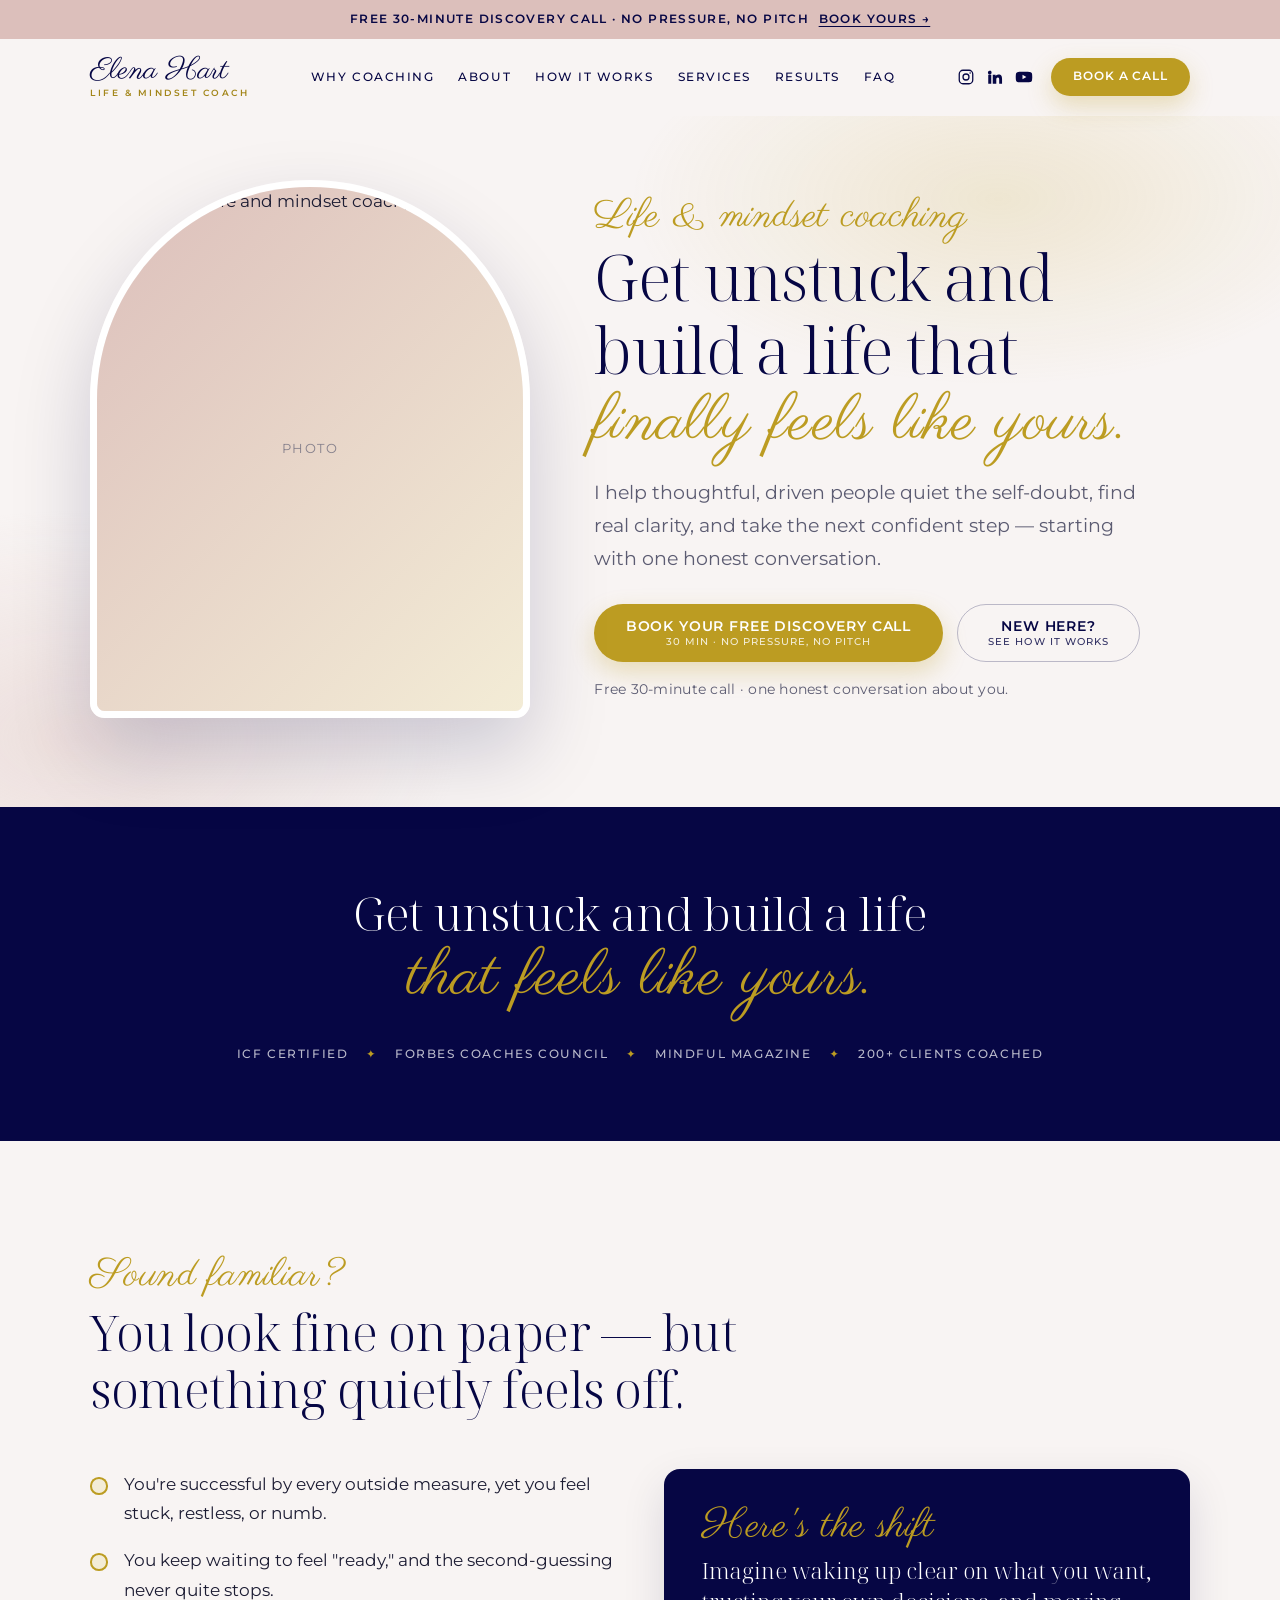
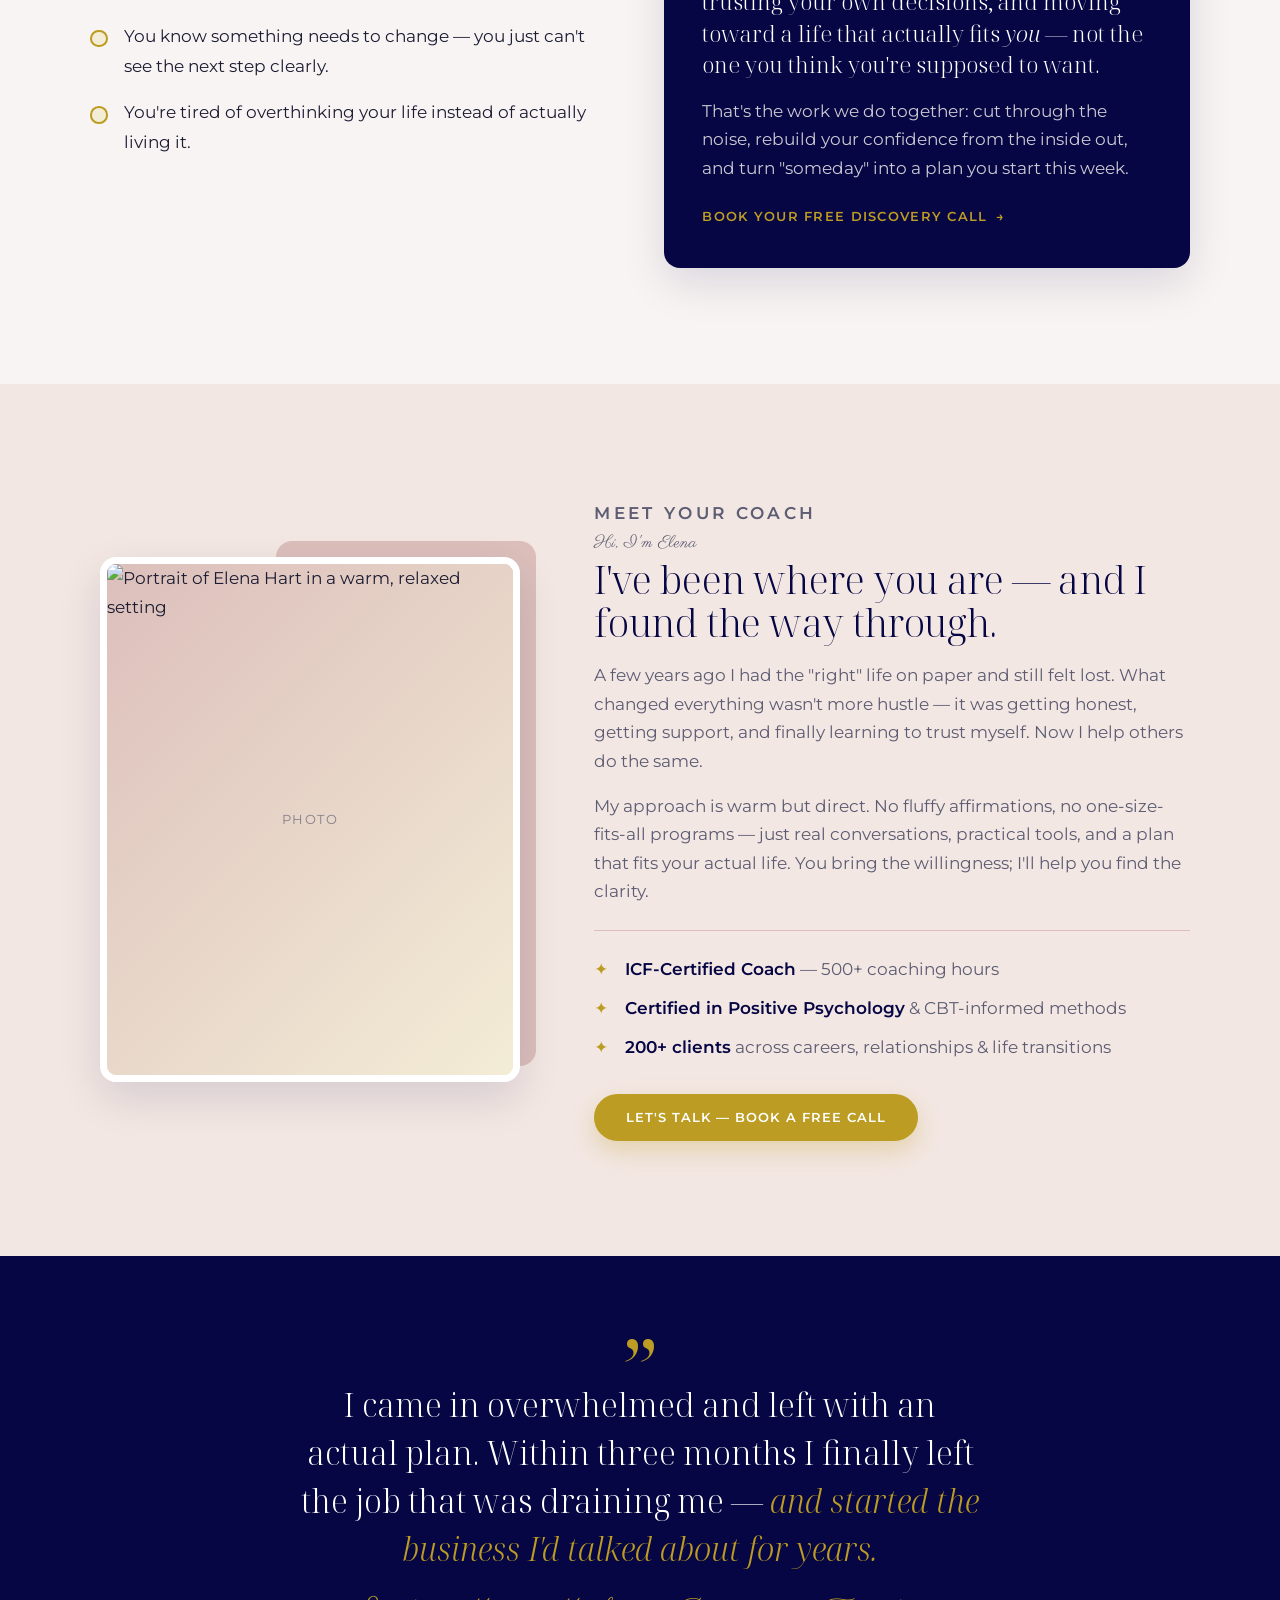
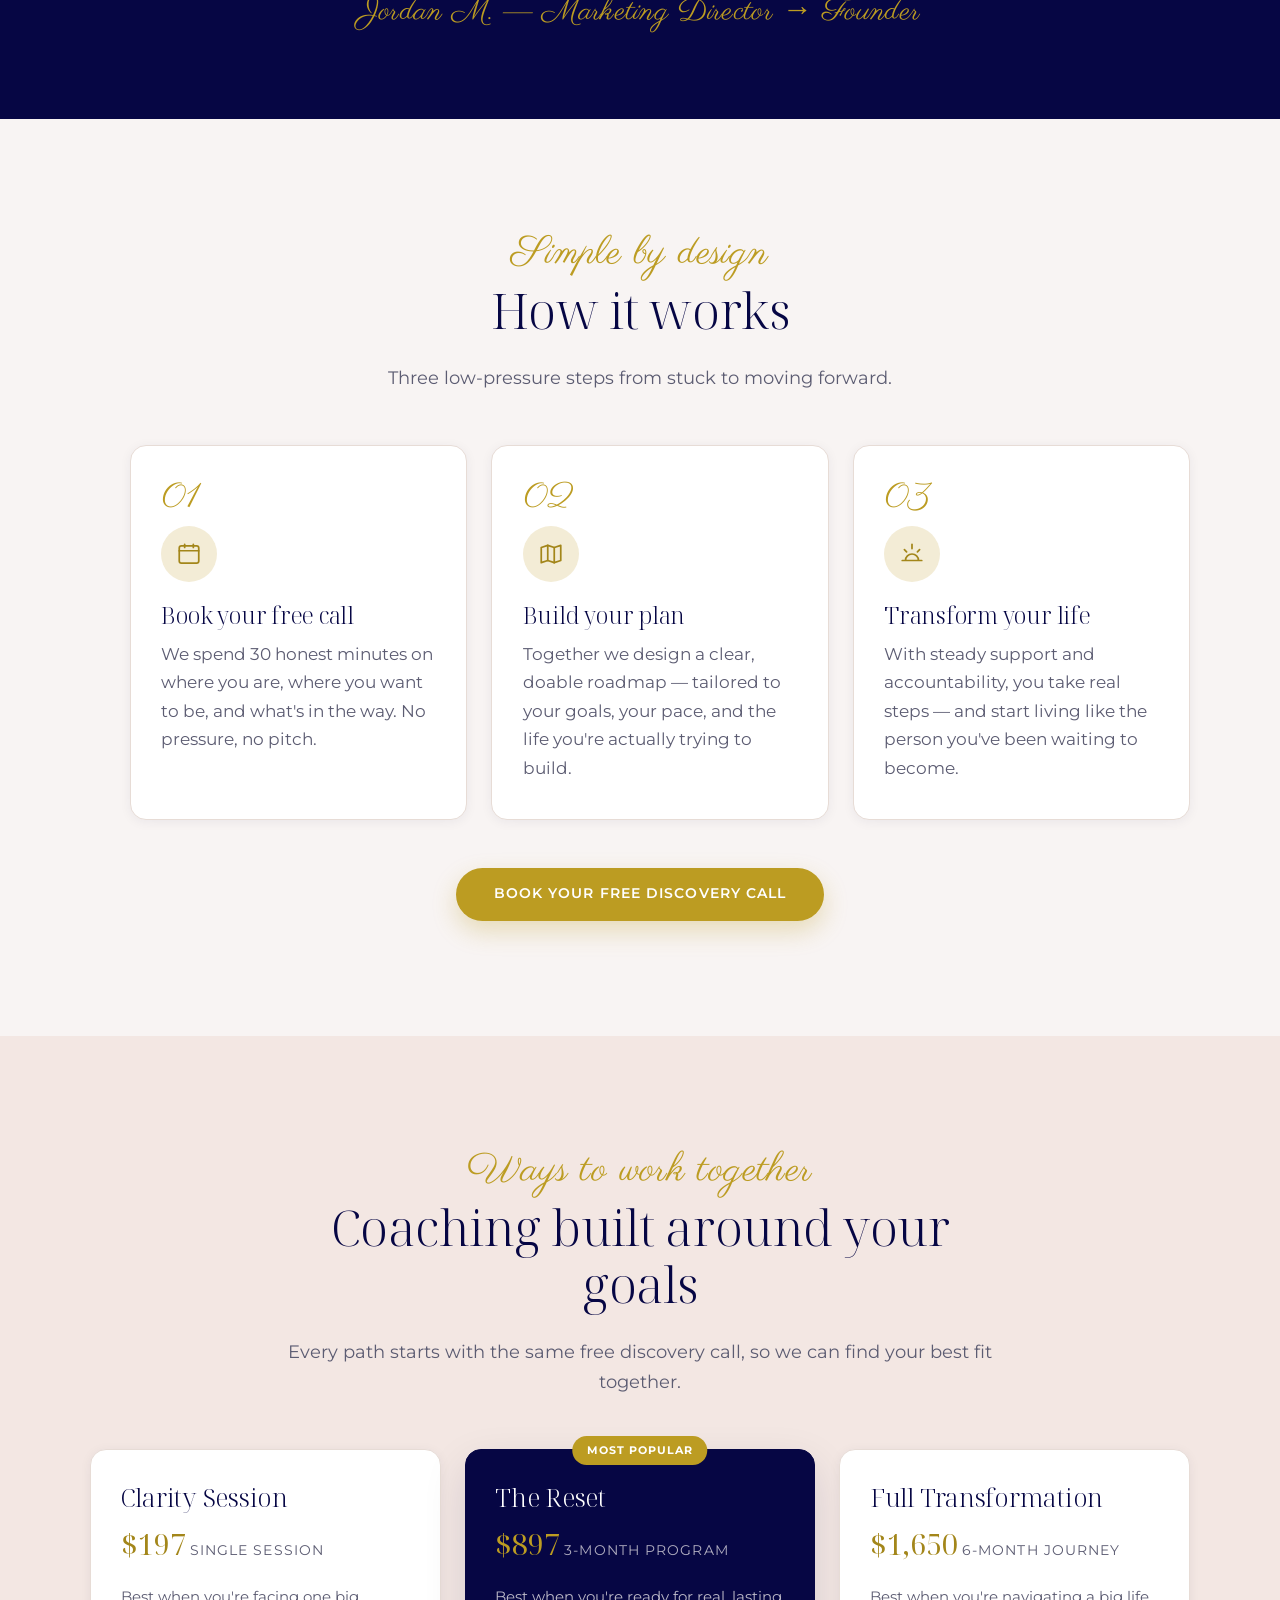
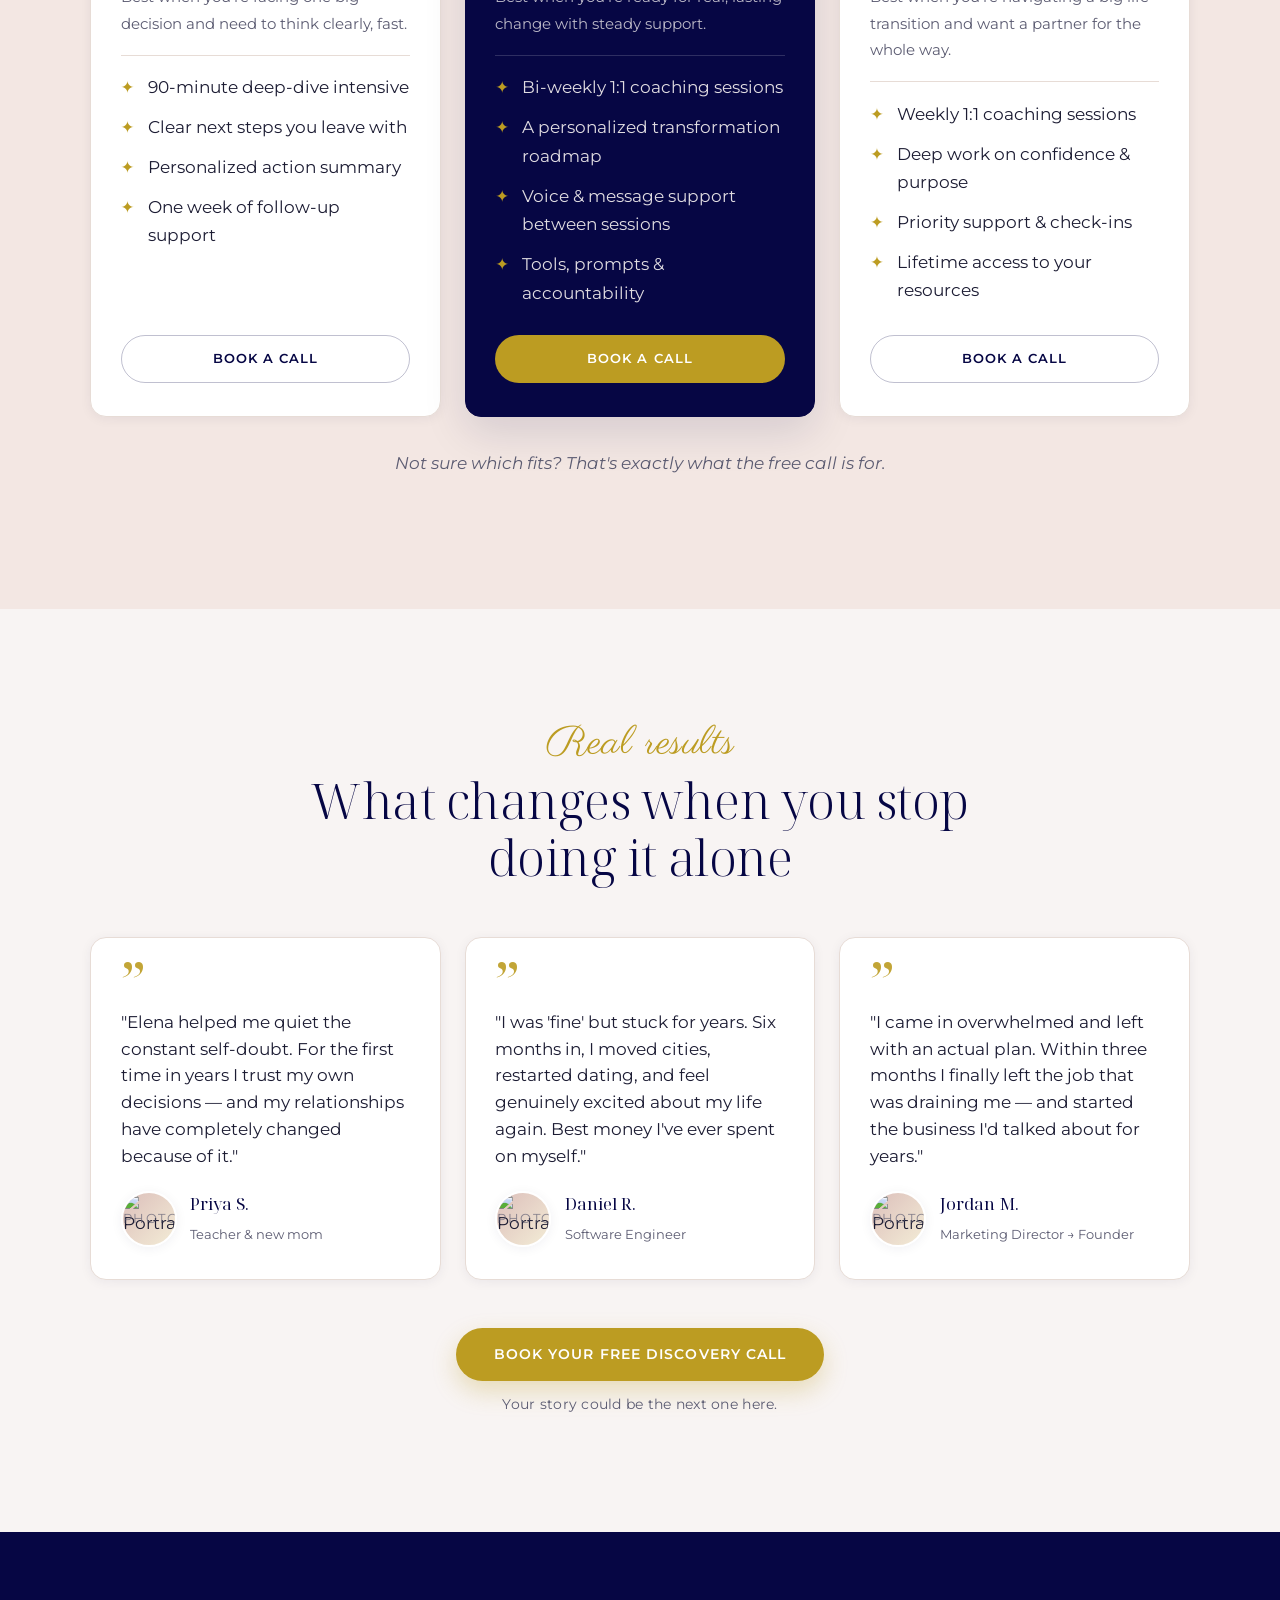
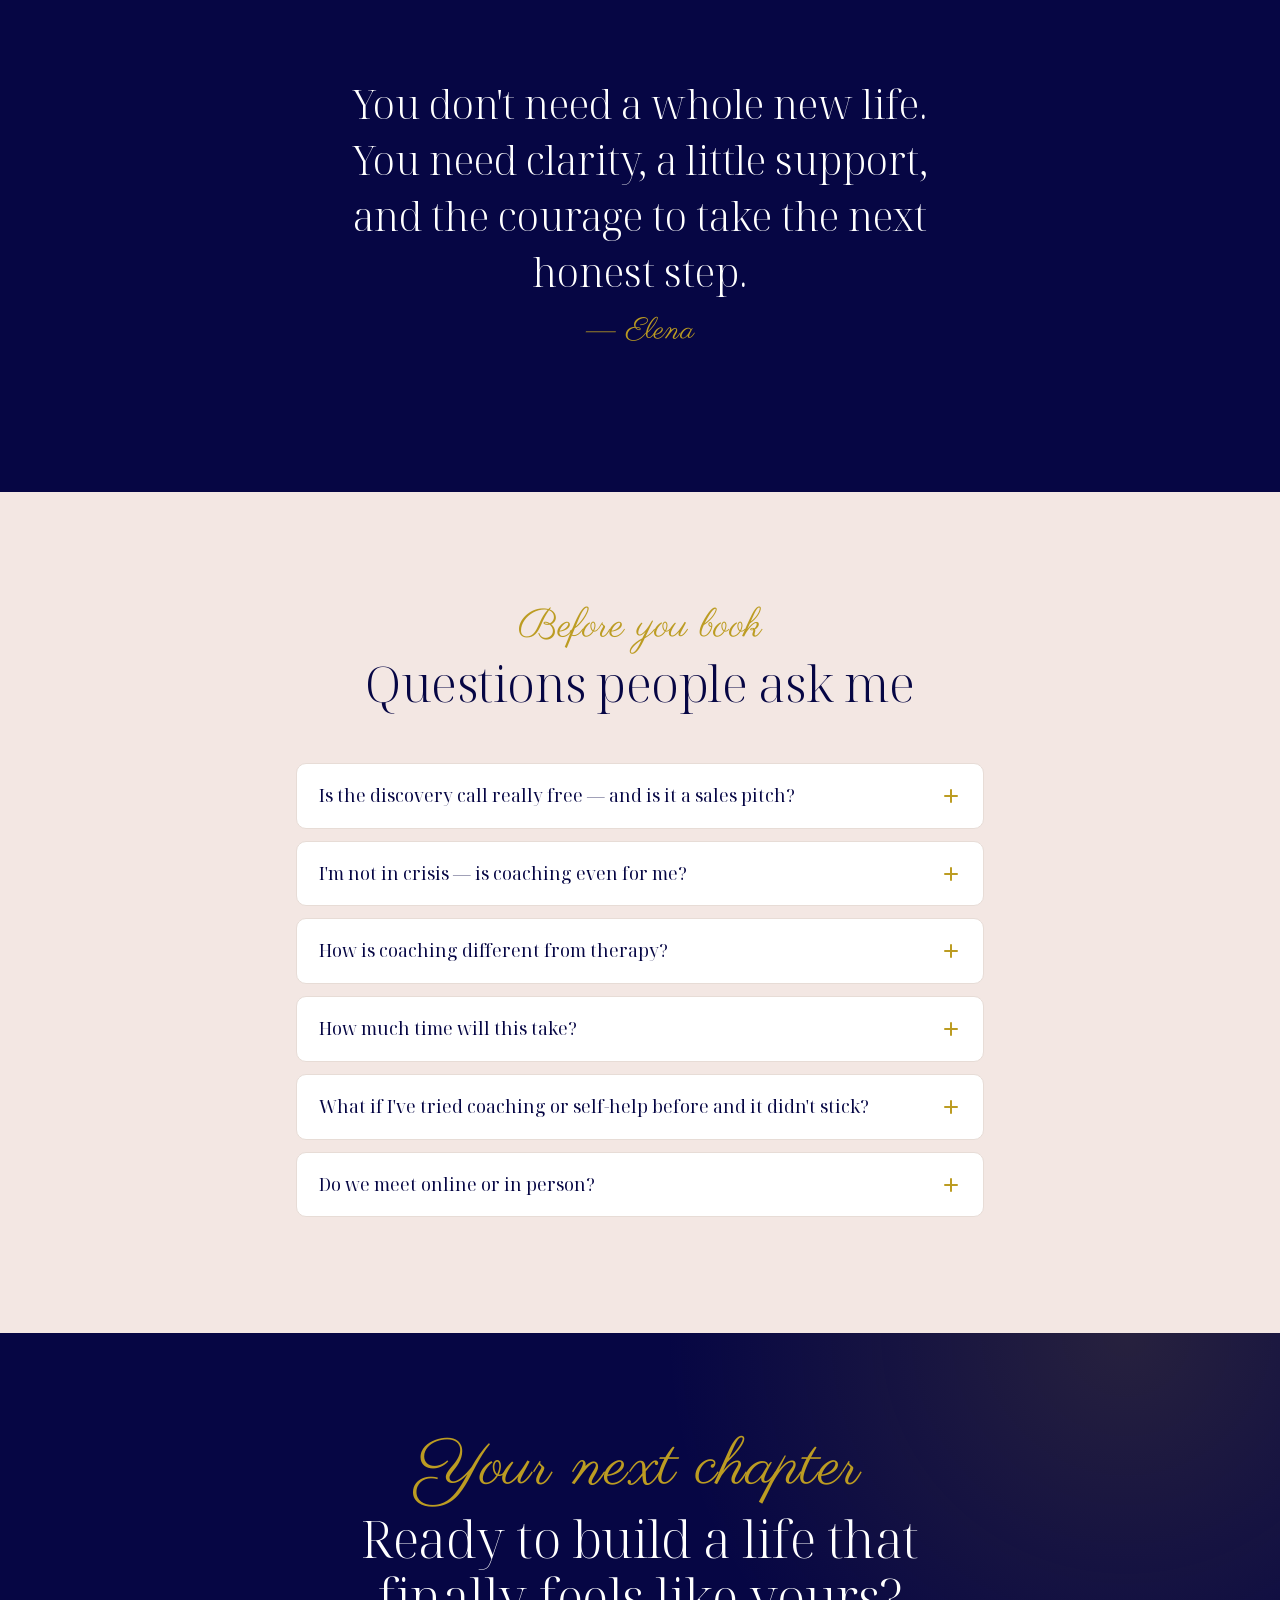
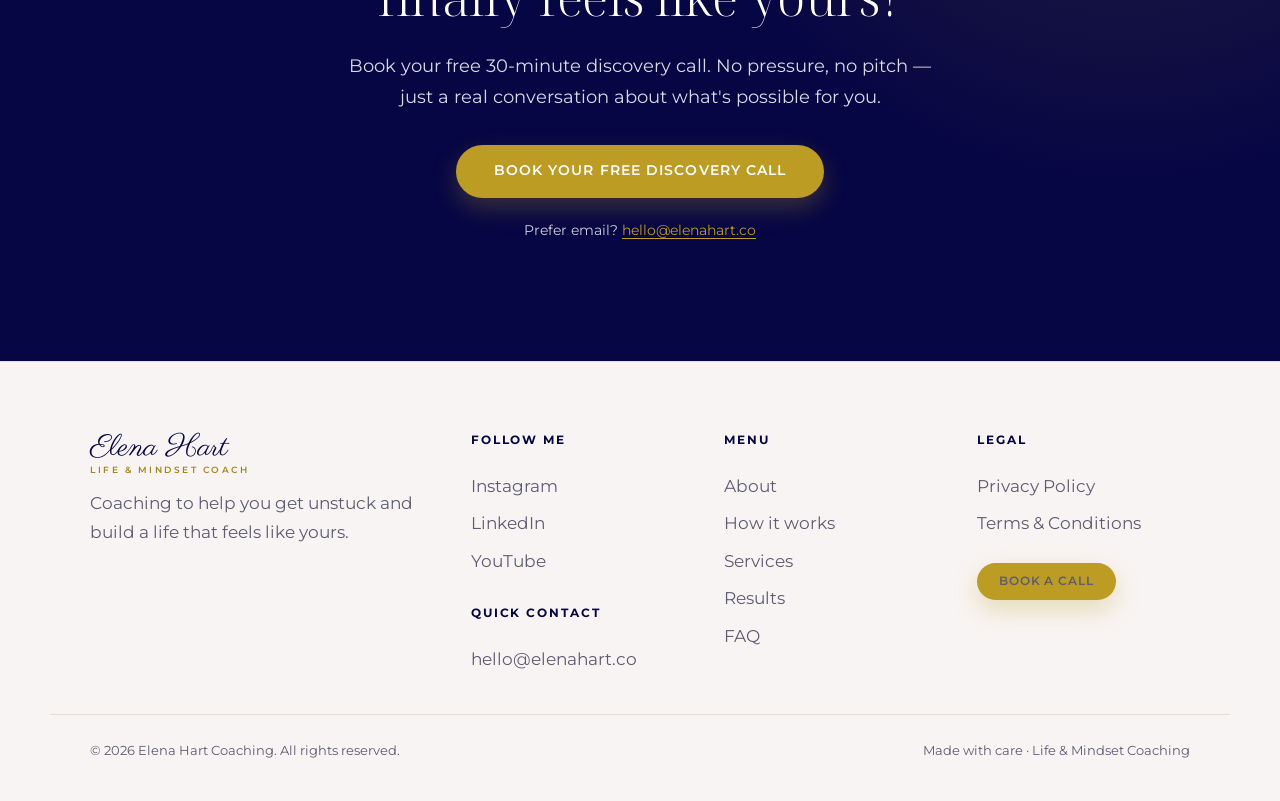
==== commit fa212477: "Redesign: elegant navy + gold + blush editorial look Restyle the site into a premium coaching aesthe" ====
--- a/index.html
+++ b/index.html
@@ -8,9 +8,9 @@
   <!-- SEO / SOCIAL META                                             -->
   <!-- TODO: replace elenahart.co with your real domain everywhere   -->
   <!-- ============================================================= -->
-  <title>Elena Hart | Life & Mindset Coach — Book a Free Discovery Call</title>
+  <title>Elena Hart | Life &amp; Mindset Coach — Book a Free Discovery Call</title>
   <meta name="description" content="Life & mindset coaching for thoughtful, driven people who feel stuck. Find clarity, quiet the self-doubt, and build a life that feels like yours. Book your free discovery call." />
-  <meta name="theme-color" content="#C25E3C" />
+  <meta name="theme-color" content="#060644" />
   <link rel="canonical" href="https://elenahart.co/" />
 
   <!-- Open Graph -->
@@ -27,19 +27,18 @@
   <meta name="twitter:title" content="Elena Hart | Life & Mindset Coach" />
   <meta name="twitter:description" content="Get unstuck and build a life that finally feels like yours. Book your free discovery call." />
 
-  <!-- Favicon: inline SVG "EH" monogram placeholder. TODO: swap for a real favicon.ico -->
-  <link rel="icon" href="data:image/svg+xml,%3Csvg xmlns='http://www.w3.org/2000/svg' viewBox='0 0 32 32'%3E%3Crect width='32' height='32' rx='8' fill='%23C25E3C'/%3E%3Ctext x='50%25' y='55%25' font-family='Georgia,serif' font-size='16' fill='%23FAF6F0' text-anchor='middle' dominant-baseline='middle'%3EE%3C/text%3E%3C/svg%3E" />
-
-  <!-- Fonts: Google Fonts (Fraunces = elegant serif headings, Inter = clean sans body) -->
+  <!-- Favicon: inline SVG "E" monogram placeholder. TODO: swap for a real favicon.ico -->
+  <link rel="icon" href="data:image/svg+xml,%3Csvg xmlns='http://www.w3.org/2000/svg' viewBox='0 0 32 32'%3E%3Crect width='32' height='32' rx='8' fill='%23060644'/%3E%3Ctext x='50%25' y='56%25' font-family='Georgia,serif' font-size='17' fill='%23BC9C22' text-anchor='middle' dominant-baseline='middle'%3EE%3C/text%3E%3C/svg%3E" />
+
+  <!-- Fonts: Parisienne (script accents) · Noto Serif Display (headlines) · Montserrat (body/labels) -->
   <link rel="preconnect" href="https://fonts.googleapis.com" />
   <link rel="preconnect" href="https://fonts.gstatic.com" crossorigin />
-  <link href="https://fonts.googleapis.com/css2?family=Fraunces:opsz,wght@9..144,400;9..144,500;9..144,600&family=Inter:wght@400;500;600&display=swap" rel="stylesheet" />
+  <link href="https://fonts.googleapis.com/css2?family=Montserrat:ital,wght@0,300;0,400;0,500;0,600;0,700;1,400&family=Noto+Serif+Display:ital,wght@0,300;0,400;0,500;1,300;1,400&family=Parisienne&display=swap" rel="stylesheet" />
 
   <link rel="stylesheet" href="styles.css" />
 
   <!-- ============================================================= -->
   <!-- JSON-LD structured data (Person + ProfessionalService)        -->
-  <!-- TODO: update name, url, sameAs socials, email, area served    -->
   <!-- ============================================================= -->
   <script type="application/ld+json">
   {
@@ -53,11 +52,7 @@
         "url": "https://elenahart.co/",
         "email": "hello@elenahart.co",
         "description": "Life & mindset coach helping thoughtful, driven people find clarity, confidence, and purpose.",
-        "sameAs": [
-          "https://instagram.com/",
-          "https://linkedin.com/",
-          "https://youtube.com/"
-        ]
+        "sameAs": ["https://instagram.com/", "https://linkedin.com/", "https://youtube.com/"]
       },
       {
         "@type": "ProfessionalService",
@@ -77,17 +72,25 @@
 </head>
 
 <body>
-  <!-- Accessibility: skip straight to content for keyboard/screen-reader users -->
   <a class="skip-link" href="#main">Skip to content</a>
+
+  <!-- ============================================================= -->
+  <!-- TOP ANNOUNCEMENT BAR                                           -->
+  <!-- ============================================================= -->
+  <!-- TODO: replace #book with your Calendly / GHL calendar URL -->
+  <a class="topbar" href="#book">
+    Free 30-minute discovery call · no pressure, no pitch
+    <span class="topbar__link">Book yours&nbsp;→</span>
+  </a>
 
   <!-- ============================================================= -->
   <!-- STICKY NAV                                                    -->
   <!-- ============================================================= -->
   <header class="nav" id="nav" data-nav>
     <div class="container nav__inner">
-      <a class="nav__brand" href="#top" aria-label="Elena Hart — home">
-        <span class="nav__mark" aria-hidden="true">EH</span>
-        <span class="nav__name">Elena&nbsp;Hart</span>
+      <a class="brand" href="#top" aria-label="Elena Hart — home">
+        <span class="brand__name">Elena Hart</span>
+        <span class="brand__tag">Life &amp; Mindset Coach</span>
       </a>
 
       <nav class="nav__links" aria-label="Primary">
@@ -99,9 +102,15 @@
         <a href="#faq">FAQ</a>
       </nav>
 
-      <div class="nav__cta">
+      <div class="nav__right">
+        <ul class="nav__social" aria-label="Social links">
+          <!-- TODO: replace # with your real social URLs -->
+          <li><a href="#" aria-label="Instagram"><svg viewBox="0 0 24 24" width="18" height="18" fill="none" stroke="currentColor" stroke-width="1.7"><rect x="3" y="3" width="18" height="18" rx="5"/><circle cx="12" cy="12" r="4"/><circle cx="17.5" cy="6.5" r="1" fill="currentColor" stroke="none"/></svg></a></li>
+          <li><a href="#" aria-label="LinkedIn"><svg viewBox="0 0 24 24" width="18" height="18" fill="currentColor"><path d="M4.98 3.5A2.5 2.5 0 1 0 5 8.5a2.5 2.5 0 0 0-.02-5ZM3 9h4v12H3V9Zm6 0h3.8v1.7h.05c.53-1 1.83-2.05 3.77-2.05 4.03 0 4.78 2.65 4.78 6.1V21H17.6v-5.4c0-1.29-.02-2.95-1.8-2.95-1.8 0-2.08 1.4-2.08 2.85V21H9V9Z"/></svg></a></li>
+          <li><a href="#" aria-label="YouTube"><svg viewBox="0 0 24 24" width="18" height="18" fill="currentColor"><path d="M23 12s0-3.2-.4-4.7a2.5 2.5 0 0 0-1.8-1.8C19.3 5 12 5 12 5s-7.3 0-8.8.5A2.5 2.5 0 0 0 1.4 7.3C1 8.8 1 12 1 12s0 3.2.4 4.7a2.5 2.5 0 0 0 1.8 1.8C4.7 19 12 19 12 19s7.3 0 8.8-.5a2.5 2.5 0 0 0 1.8-1.8C23 15.2 23 12 23 12Zm-13 3V9l5.2 3-5.2 3Z"/></svg></a></li>
+        </ul>
         <!-- TODO: replace #book with your Calendly / GHL calendar URL -->
-        <a class="btn btn--primary btn--sm" href="#book">Book a Call</a>
+        <a class="btn btn--gold btn--sm nav__cta" href="#book">Book a Call</a>
       </div>
 
       <button class="nav__toggle" type="button" aria-expanded="false" aria-controls="mobileMenu" aria-label="Open menu" data-nav-toggle>
@@ -109,7 +118,6 @@
       </button>
     </div>
 
-    <!-- Mobile dropdown menu -->
     <div class="nav__mobile" id="mobileMenu" hidden data-mobile-menu>
       <nav class="nav__mobile-links" aria-label="Mobile">
         <a href="#promise">Why coaching</a>
@@ -118,7 +126,7 @@
         <a href="#services">Services</a>
         <a href="#testimonials">Results</a>
         <a href="#faq">FAQ</a>
-        <a class="btn btn--primary" href="#book">Book Your Free Discovery Call</a>
+        <a class="btn btn--gold" href="#book">Book Your Free Discovery Call</a>
       </nav>
     </div>
   </header>
@@ -127,14 +135,26 @@
     <span id="top"></span>
 
     <!-- ============================================================= -->
-    <!-- HERO — one job: book the call                                 -->
+    <!-- HERO                                                          -->
     <!-- ============================================================= -->
     <section class="hero" aria-labelledby="hero-title">
       <div class="container hero__grid">
-        <div class="hero__copy reveal">
-          <p class="eyebrow">Life &amp; Mindset Coaching</p>
+        <div class="hero__media reveal">
+          <div class="hero__frame">
+            <!-- TODO: replace with a real, warm headshot of the coach (approx 900x1100) -->
+            <img class="hero__photo"
+              src="https://images.unsplash.com/photo-1573496359142-b8d87734a5a2?auto=format&fit=crop&w=900&q=80"
+              alt="Elena Hart, life and mindset coach, smiling warmly"
+              width="900" height="1100" loading="eager" fetchpriority="high"
+              onerror="this.onerror=null;this.classList.add('is-fallback');this.removeAttribute('src');" />
+          </div>
+        </div>
+
+        <div class="hero__copy reveal" data-reveal-delay="1">
+          <p class="script-accent hero__script">Life &amp; mindset coaching</p>
           <h1 class="hero__title" id="hero-title">
-            Get unstuck and build a life that <span class="accent-text">finally feels like yours.</span>
+            Get unstuck and build a life that
+            <span class="script-accent script-accent--xl">finally feels like yours.</span>
           </h1>
           <p class="hero__sub">
             I help thoughtful, driven people quiet the self-doubt, find real clarity,
@@ -142,45 +162,38 @@
           </p>
           <div class="hero__actions">
             <!-- TODO: replace #book with your Calendly / GHL calendar URL -->
-            <a class="btn btn--primary btn--lg" href="#book">Book Your Free Discovery Call</a>
-            <p class="hero__micro">Free 30-minute call · No pressure, no pitch — just clarity.</p>
-          </div>
-        </div>
-
-        <div class="hero__media reveal" data-reveal-delay="1">
-          <div class="hero__photo-wrap">
-            <!-- TODO: replace with a real, warm headshot of the coach (approx 900x1100) -->
-            <img
-              class="hero__photo"
-              src="https://images.unsplash.com/photo-1573496359142-b8d87734a5a2?auto=format&fit=crop&w=900&q=80"
-              alt="Elena Hart, life and mindset coach, smiling warmly"
-              width="900" height="1100" loading="eager" fetchpriority="high"
-              onerror="this.onerror=null;this.classList.add('is-fallback');this.removeAttribute('src');" />
-          </div>
-          <!-- Floating credibility chip -->
-          <div class="hero__badge" aria-hidden="true">
-            <span class="hero__badge-num">200+</span>
-            <span class="hero__badge-label">lives changed</span>
-          </div>
-        </div>
-      </div>
-    </section>
-
-    <!-- ============================================================= -->
-    <!-- TRUST BAR                                                     -->
-    <!-- NOTE: placeholder credentials/logos — swap for real ones.     -->
-    <!-- ============================================================= -->
-    <section class="trust" aria-label="Credentials and recognition">
-      <div class="container trust__inner reveal">
-        <p class="trust__label">Certified, and trusted by people just like you</p>
-        <ul class="trust__logos">
-          <!-- TODO: replace text wordmarks with real credential / press logos -->
+            <a class="btn btn--gold btn--stack" href="#book">
+              <span class="btn__main">Book Your Free Discovery Call</span>
+              <span class="btn__sub">30 min · no pressure, no pitch</span>
+            </a>
+            <a class="btn btn--outline btn--stack" href="#process">
+              <span class="btn__main">New here?</span>
+              <span class="btn__sub">See how it works</span>
+            </a>
+          </div>
+          <p class="hero__micro">Free 30-minute call · one honest conversation about you.</p>
+        </div>
+      </div>
+    </section>
+
+    <!-- ============================================================= -->
+    <!-- NAVY STATEMENT BAND (+ credential row)                         -->
+    <!-- NOTE: placeholder credentials — swap for real ones.           -->
+    <!-- ============================================================= -->
+    <section class="band" aria-label="Brand statement and credentials">
+      <div class="container band__inner reveal">
+        <p class="band__statement">
+          Get unstuck and build a life
+          <span class="script-accent script-accent--gold script-accent--xl">that feels like yours.</span>
+        </p>
+        <ul class="band__creds">
+          <!-- TODO: replace with real credential / press logos -->
           <li>ICF Certified</li>
-          <li aria-hidden="true" class="trust__dot">•</li>
+          <li aria-hidden="true" class="band__dot">✦</li>
           <li>Forbes Coaches Council</li>
-          <li aria-hidden="true" class="trust__dot">•</li>
-          <li>Mindful&nbsp;Magazine</li>
-          <li aria-hidden="true" class="trust__dot">•</li>
+          <li aria-hidden="true" class="band__dot">✦</li>
+          <li>Mindful Magazine</li>
+          <li aria-hidden="true" class="band__dot">✦</li>
           <li>200+ clients coached</li>
         </ul>
       </div>
@@ -189,10 +202,10 @@
     <!-- ============================================================= -->
     <!-- PAIN → PROMISE                                                 -->
     <!-- ============================================================= -->
-    <section class="promise section" id="promise" aria-labelledby="promise-title">
+    <section class="section promise" id="promise" aria-labelledby="promise-title">
       <div class="container">
         <div class="section__head reveal">
-          <p class="eyebrow">Sound familiar?</p>
+          <p class="script-accent">Sound familiar?</p>
           <h2 class="section__title" id="promise-title">
             You look fine on paper — but something quietly feels off.
           </h2>
@@ -207,7 +220,7 @@
           </ul>
 
           <div class="promise__card reveal" data-reveal-delay="1">
-            <p class="eyebrow eyebrow--light">Here's the shift</p>
+            <p class="script-accent script-accent--gold">Here's the shift</p>
             <p class="promise__lead">
               Imagine waking up clear on what you want, trusting your own decisions,
               and moving toward a life that actually fits <em>you</em> — not the one
@@ -218,7 +231,6 @@
               confidence from the inside out, and turn "someday" into a plan you
               start this week.
             </p>
-            <!-- TODO: replace #book with your Calendly / GHL calendar URL -->
             <a class="link-cta" href="#book">Book your free discovery call
               <span class="link-cta__arrow" aria-hidden="true">→</span>
             </a>
@@ -228,15 +240,14 @@
     </section>
 
     <!-- ============================================================= -->
-    <!-- ABOUT THE COACH (warm, first-person)                          -->
-    <!-- ============================================================= -->
-    <section class="about section section--sand" id="about" aria-labelledby="about-title">
+    <!-- ABOUT THE COACH                                                -->
+    <!-- ============================================================= -->
+    <section class="section section--blush about" id="about" aria-labelledby="about-title">
       <div class="container about__grid">
         <div class="about__media reveal">
-          <div class="about__photo-wrap">
+          <div class="about__frame">
             <!-- TODO: replace with a real, candid headshot of the coach (approx 800x900) -->
-            <img
-              class="about__photo"
+            <img class="about__photo"
               src="https://images.unsplash.com/photo-1580489944761-15a19d654956?auto=format&fit=crop&w=800&q=80"
               alt="Portrait of Elena Hart in a warm, relaxed setting"
               width="800" height="900" loading="lazy"
@@ -245,8 +256,9 @@
         </div>
 
         <div class="about__copy reveal" data-reveal-delay="1">
-          <p class="eyebrow">Hi, I'm Elena</p>
-          <h2 class="section__title" id="about-title">
+          <p class="eyebrow">Meet your coach</p>
+          <p class="script-accent script-accent--gold script-accent--xl about__hi">Hi, I'm Elena</p>
+          <h2 class="section__title about__title" id="about-title">
             I've been where you are — and I found the way through.
           </h2>
           <p>
@@ -267,18 +279,34 @@
             <li><strong>200+ clients</strong> across careers, relationships &amp; life transitions</li>
           </ul>
 
-          <a class="btn btn--primary" href="#book">Let's talk — book a free call</a>
-        </div>
-      </div>
-    </section>
-
-    <!-- ============================================================= -->
-    <!-- HOW IT WORKS — 3 simple steps                                 -->
-    <!-- ============================================================= -->
-    <section class="process section" id="process" aria-labelledby="process-title">
+          <a class="btn btn--gold" href="#book">Let's talk — book a free call</a>
+        </div>
+      </div>
+    </section>
+
+    <!-- ============================================================= -->
+    <!-- FEATURED TESTIMONIAL BAND (navy)                               -->
+    <!-- ⚠️ PLACEHOLDER testimonial — illustrative, not a real client.  -->
+    <!-- ============================================================= -->
+    <section class="feature-quote" aria-label="Client testimonial">
+      <div class="container feature-quote__inner reveal">
+        <span class="feature-quote__mark" aria-hidden="true">&#8221;</span>
+        <blockquote class="feature-quote__text">
+          I came in overwhelmed and left with an actual plan. Within three months I
+          finally left the job that was draining me — <em>and started the business
+          I'd talked about for years.</em>
+        </blockquote>
+        <p class="feature-quote__by script-accent script-accent--gold">Jordan M. — Marketing Director → Founder</p>
+      </div>
+    </section>
+
+    <!-- ============================================================= -->
+    <!-- HOW IT WORKS                                                   -->
+    <!-- ============================================================= -->
+    <section class="section process" id="process" aria-labelledby="process-title">
       <div class="container">
         <div class="section__head section__head--center reveal">
-          <p class="eyebrow">Simple by design</p>
+          <p class="script-accent">Simple by design</p>
           <h2 class="section__title" id="process-title">How it works</h2>
           <p class="section__intro">Three low-pressure steps from stuck to moving forward.</p>
         </div>
@@ -287,7 +315,6 @@
           <li class="process__step reveal">
             <span class="process__num" aria-hidden="true">01</span>
             <span class="process__icon" aria-hidden="true">
-              <!-- calendar icon -->
               <svg viewBox="0 0 24 24" fill="none" stroke="currentColor" stroke-width="1.6" stroke-linecap="round" stroke-linejoin="round"><rect x="3" y="4.5" width="18" height="16" rx="2"/><path d="M3 9h18M8 3v3M16 3v3"/></svg>
             </span>
             <h3 class="process__step-title">Book your free call</h3>
@@ -297,7 +324,6 @@
           <li class="process__step reveal" data-reveal-delay="1">
             <span class="process__num" aria-hidden="true">02</span>
             <span class="process__icon" aria-hidden="true">
-              <!-- map / plan icon -->
               <svg viewBox="0 0 24 24" fill="none" stroke="currentColor" stroke-width="1.6" stroke-linecap="round" stroke-linejoin="round"><path d="M9 4 3 6v14l6-2 6 2 6-2V4l-6 2-6-2Z"/><path d="M9 4v14M15 6v14"/></svg>
             </span>
             <h3 class="process__step-title">Build your plan</h3>
@@ -307,7 +333,6 @@
           <li class="process__step reveal" data-reveal-delay="2">
             <span class="process__num" aria-hidden="true">03</span>
             <span class="process__icon" aria-hidden="true">
-              <!-- sunrise / growth icon -->
               <svg viewBox="0 0 24 24" fill="none" stroke="currentColor" stroke-width="1.6" stroke-linecap="round" stroke-linejoin="round"><path d="M12 3v4M5 8l2 2M19 8l-2 2M3 18h18M6 18a6 6 0 0 1 12 0"/></svg>
             </span>
             <h3 class="process__step-title">Transform your life</h3>
@@ -316,25 +341,24 @@
         </ol>
 
         <div class="process__cta reveal">
-          <a class="btn btn--primary btn--lg" href="#book">Book Your Free Discovery Call</a>
-        </div>
-      </div>
-    </section>
-
-    <!-- ============================================================= -->
-    <!-- SERVICES / PACKAGES                                           -->
-    <!-- NOTE: prices are placeholders — set your own.                 -->
-    <!-- ============================================================= -->
-    <section class="services section section--sand" id="services" aria-labelledby="services-title">
+          <a class="btn btn--gold btn--lg" href="#book">Book Your Free Discovery Call</a>
+        </div>
+      </div>
+    </section>
+
+    <!-- ============================================================= -->
+    <!-- SERVICES / PACKAGES                                            -->
+    <!-- NOTE: prices are placeholders — set your own.                  -->
+    <!-- ============================================================= -->
+    <section class="section section--blush services" id="services" aria-labelledby="services-title">
       <div class="container">
         <div class="section__head section__head--center reveal">
-          <p class="eyebrow">Ways to work together</p>
+          <p class="script-accent">Ways to work together</p>
           <h2 class="section__title" id="services-title">Coaching built around your goals</h2>
           <p class="section__intro">Every path starts with the same free discovery call, so we can find your best fit together.</p>
         </div>
 
         <div class="services__grid">
-          <!-- Package 1 -->
           <article class="pkg reveal">
             <header class="pkg__head">
               <h3 class="pkg__name">Clarity Session</h3>
@@ -347,10 +371,9 @@
               <li>Personalized action summary</li>
               <li>One week of follow-up support</li>
             </ul>
-            <a class="btn btn--ghost pkg__cta" href="#book">Book a Call</a>
+            <a class="btn btn--outline pkg__cta" href="#book">Book a Call</a>
           </article>
 
-          <!-- Package 2 (featured) -->
           <article class="pkg pkg--featured reveal" data-reveal-delay="1">
             <span class="pkg__badge">Most popular</span>
             <header class="pkg__head">
@@ -364,10 +387,9 @@
               <li>Voice &amp; message support between sessions</li>
               <li>Tools, prompts &amp; accountability</li>
             </ul>
-            <a class="btn btn--primary pkg__cta" href="#book">Book a Call</a>
+            <a class="btn btn--gold pkg__cta" href="#book">Book a Call</a>
           </article>
 
-          <!-- Package 3 -->
           <article class="pkg reveal" data-reveal-delay="2">
             <header class="pkg__head">
               <h3 class="pkg__name">Full Transformation</h3>
@@ -380,7 +402,7 @@
               <li>Priority support &amp; check-ins</li>
               <li>Lifetime access to your resources</li>
             </ul>
-            <a class="btn btn--ghost pkg__cta" href="#book">Book a Call</a>
+            <a class="btn btn--outline pkg__cta" href="#book">Book a Call</a>
           </article>
         </div>
 
@@ -390,20 +412,47 @@
 
     <!-- ============================================================= -->
     <!-- TESTIMONIALS                                                  -->
-    <!-- ⚠️ PLACEHOLDER TESTIMONIALS — these are illustrative examples, -->
-    <!--    NOT real clients. Replace with genuine, permission-granted  -->
-    <!--    quotes before going live.                                   -->
-    <!-- ============================================================= -->
-    <section class="testimonials section" id="testimonials" aria-labelledby="testimonials-title">
+    <!-- ⚠️ PLACEHOLDER TESTIMONIALS — illustrative examples, NOT real  -->
+    <!--    people. Replace with genuine, permission-granted quotes.    -->
+    <!-- ============================================================= -->
+    <section class="section testimonials" id="testimonials" aria-labelledby="testimonials-title">
       <div class="container">
         <div class="section__head section__head--center reveal">
-          <p class="eyebrow">Real results</p>
+          <p class="script-accent">Real results</p>
           <h2 class="section__title" id="testimonials-title">What changes when you stop doing it alone</h2>
         </div>
 
         <div class="testimonials__grid">
-          <!-- PLACEHOLDER testimonial 1 -->
           <figure class="quote reveal">
+            <span class="quote__mark" aria-hidden="true">&#8221;</span>
+            <blockquote>
+              "Elena helped me quiet the constant self-doubt. For the first time in years I trust my own decisions — and my relationships have completely changed because of it."
+            </blockquote>
+            <figcaption class="quote__by">
+              <img class="quote__avatar" width="56" height="56" loading="lazy"
+                src="https://images.unsplash.com/photo-1531123897727-8f129e1688ce?auto=format&fit=crop&w=112&q=80"
+                alt="Portrait of Priya S."
+                onerror="this.onerror=null;this.classList.add('is-fallback');this.removeAttribute('src');" />
+              <span><strong>Priya S.</strong><span class="quote__role">Teacher &amp; new mom</span></span>
+            </figcaption>
+          </figure>
+
+          <figure class="quote reveal" data-reveal-delay="1">
+            <span class="quote__mark" aria-hidden="true">&#8221;</span>
+            <blockquote>
+              "I was 'fine' but stuck for years. Six months in, I moved cities, restarted dating, and feel genuinely excited about my life again. Best money I've ever spent on myself."
+            </blockquote>
+            <figcaption class="quote__by">
+              <img class="quote__avatar" width="56" height="56" loading="lazy"
+                src="https://images.unsplash.com/photo-1506794778202-cad84cf45f1d?auto=format&fit=crop&w=112&q=80"
+                alt="Portrait of Daniel R."
+                onerror="this.onerror=null;this.classList.add('is-fallback');this.removeAttribute('src');" />
+              <span><strong>Daniel R.</strong><span class="quote__role">Software Engineer</span></span>
+            </figcaption>
+          </figure>
+
+          <figure class="quote reveal" data-reveal-delay="2">
+            <span class="quote__mark" aria-hidden="true">&#8221;</span>
             <blockquote>
               "I came in overwhelmed and left with an actual plan. Within three months I finally left the job that was draining me — and started the business I'd talked about for years."
             </blockquote>
@@ -412,62 +461,41 @@
                 src="https://images.unsplash.com/photo-1544005313-94ddf0286df2?auto=format&fit=crop&w=112&q=80"
                 alt="Portrait of Jordan M."
                 onerror="this.onerror=null;this.classList.add('is-fallback');this.removeAttribute('src');" />
-              <span>
-                <strong>Jordan M.</strong>
-                <span class="quote__role">Marketing Director → Founder</span>
-              </span>
+              <span><strong>Jordan M.</strong><span class="quote__role">Marketing Director → Founder</span></span>
             </figcaption>
           </figure>
-
-          <!-- PLACEHOLDER testimonial 2 -->
-          <figure class="quote reveal" data-reveal-delay="1">
-            <blockquote>
-              "Elena helped me quiet the constant self-doubt. For the first time in years I trust my own decisions — and my relationships have completely changed because of it."
-            </blockquote>
-            <figcaption class="quote__by">
-              <img class="quote__avatar" width="56" height="56" loading="lazy"
-                src="https://images.unsplash.com/photo-1531123897727-8f129e1688ce?auto=format&fit=crop&w=112&q=80"
-                alt="Portrait of Priya S."
-                onerror="this.onerror=null;this.classList.add('is-fallback');this.removeAttribute('src');" />
-              <span>
-                <strong>Priya S.</strong>
-                <span class="quote__role">Teacher &amp; new mom</span>
-              </span>
-            </figcaption>
-          </figure>
-
-          <!-- PLACEHOLDER testimonial 3 -->
-          <figure class="quote reveal" data-reveal-delay="2">
-            <blockquote>
-              "I was 'fine' but stuck for years. Six months in, I moved cities, restarted dating, and feel genuinely excited about my life again. Best money I've ever spent on myself."
-            </blockquote>
-            <figcaption class="quote__by">
-              <img class="quote__avatar" width="56" height="56" loading="lazy"
-                src="https://images.unsplash.com/photo-1506794778202-cad84cf45f1d?auto=format&fit=crop&w=112&q=80"
-                alt="Portrait of Daniel R."
-                onerror="this.onerror=null;this.classList.add('is-fallback');this.removeAttribute('src');" />
-              <span>
-                <strong>Daniel R.</strong>
-                <span class="quote__role">Software Engineer</span>
-              </span>
-            </figcaption>
-          </figure>
         </div>
 
         <div class="testimonials__cta reveal">
-          <a class="btn btn--primary btn--lg" href="#book">Book Your Free Discovery Call</a>
+          <a class="btn btn--gold btn--lg" href="#book">Book Your Free Discovery Call</a>
           <p class="hero__micro">Your story could be the next one here.</p>
         </div>
       </div>
     </section>
 
     <!-- ============================================================= -->
-    <!-- FAQ — objection handling accordion                            -->
-    <!-- ============================================================= -->
-    <section class="faq section section--sand" id="faq" aria-labelledby="faq-title">
+    <!-- FULL-BLEED PHOTO QUOTE BAND                                    -->
+    <!-- Uses a line of our own promise copy over a warm photo.         -->
+    <!-- ============================================================= -->
+    <section class="photo-quote" aria-label="A note from Elena">
+      <div class="photo-quote__overlay"></div>
+      <!-- TODO: replace the background image (see .photo-quote in styles.css) -->
+      <div class="container photo-quote__inner reveal">
+        <p class="photo-quote__text">
+          You don't need a whole new life. You need clarity, a little support, and
+          the courage to take the next honest step.
+        </p>
+        <p class="photo-quote__by script-accent script-accent--gold">— Elena</p>
+      </div>
+    </section>
+
+    <!-- ============================================================= -->
+    <!-- FAQ                                                            -->
+    <!-- ============================================================= -->
+    <section class="section section--blush faq" id="faq" aria-labelledby="faq-title">
       <div class="container faq__inner">
         <div class="section__head section__head--center reveal">
-          <p class="eyebrow">Before you book</p>
+          <p class="script-accent">Before you book</p>
           <h2 class="section__title" id="faq-title">Questions people ask me</h2>
         </div>
 
@@ -548,16 +576,16 @@
     </section>
 
     <!-- ============================================================= -->
-    <!-- FINAL CTA BAND                                                 -->
+    <!-- FINAL CTA BAND (navy)                                          -->
     <!-- ============================================================= -->
     <section class="cta-band" id="book" aria-labelledby="cta-title">
       <div class="container cta-band__inner reveal">
-        <p class="eyebrow eyebrow--light">Your next chapter starts with a conversation</p>
+        <p class="script-accent script-accent--gold script-accent--xl">Your next chapter</p>
         <h2 class="cta-band__title" id="cta-title">Ready to build a life that finally feels like yours?</h2>
         <p class="cta-band__sub">Book your free 30-minute discovery call. No pressure, no pitch — just a real conversation about what's possible for you.</p>
         <!-- TODO: replace href below with your Calendly / GHL calendar URL.
              If you embed a scheduler here, drop the <iframe> right under this button. -->
-        <a class="btn btn--light btn--lg" href="#book">Book Your Free Discovery Call</a>
+        <a class="btn btn--gold btn--lg" href="#book">Book Your Free Discovery Call</a>
         <p class="cta-band__micro">Prefer email? <a href="mailto:hello@elenahart.co">hello@elenahart.co</a></p>
       </div>
     </section>
@@ -569,40 +597,46 @@
   <footer class="footer">
     <div class="container footer__inner">
       <div class="footer__brand">
-        <a class="nav__brand" href="#top" aria-label="Elena Hart — home">
-          <span class="nav__mark" aria-hidden="true">EH</span>
-          <span class="nav__name">Elena&nbsp;Hart</span>
+        <a class="brand" href="#top" aria-label="Elena Hart — home">
+          <span class="brand__name">Elena Hart</span>
+          <span class="brand__tag">Life &amp; Mindset Coach</span>
         </a>
-        <p class="footer__tag">Life &amp; mindset coaching to help you get unstuck and build a life that feels like yours.</p>
-      </div>
-
-      <nav class="footer__nav" aria-label="Footer">
-        <h4>Explore</h4>
+        <p class="footer__tag">Coaching to help you get unstuck and build a life that feels like yours.</p>
+      </div>
+
+      <div class="footer__col">
+        <h4>Follow me</h4>
+        <ul class="footer__social" aria-label="Social links">
+          <!-- TODO: replace # with your real social URLs -->
+          <li><a href="#">Instagram</a></li>
+          <li><a href="#">LinkedIn</a></li>
+          <li><a href="#">YouTube</a></li>
+        </ul>
+        <h4 class="footer__col-h2">Quick contact</h4>
+        <a href="mailto:hello@elenahart.co">hello@elenahart.co</a>
+      </div>
+
+      <nav class="footer__col" aria-label="Footer menu">
+        <h4>Menu</h4>
         <a href="#about">About</a>
         <a href="#process">How it works</a>
         <a href="#services">Services</a>
+        <a href="#testimonials">Results</a>
         <a href="#faq">FAQ</a>
       </nav>
 
-      <div class="footer__contact">
-        <h4>Get in touch</h4>
-        <a href="mailto:hello@elenahart.co">hello@elenahart.co</a>
-        <ul class="footer__social" aria-label="Social links">
-          <!-- TODO: replace # with your real social URLs -->
-          <li><a href="#" aria-label="Instagram">Instagram</a></li>
-          <li><a href="#" aria-label="LinkedIn">LinkedIn</a></li>
-          <li><a href="#" aria-label="YouTube">YouTube</a></li>
-        </ul>
-        <a class="btn btn--primary btn--sm footer__cta" href="#book">Book a Call</a>
-      </div>
+      <nav class="footer__col" aria-label="Legal">
+        <h4>Legal</h4>
+        <!-- TODO: link real privacy/terms pages -->
+        <a href="#">Privacy Policy</a>
+        <a href="#">Terms &amp; Conditions</a>
+        <a class="btn btn--gold btn--sm footer__cta" href="#book">Book a Call</a>
+      </nav>
     </div>
 
     <div class="container footer__bottom">
       <p>&copy; <span data-year>2026</span> Elena Hart Coaching. All rights reserved.</p>
-      <p class="footer__legal">
-        <a href="#">Privacy</a> · <a href="#">Terms</a>
-        <!-- TODO: link real privacy/terms pages -->
-      </p>
+      <p class="footer__legal">Made with care · Life &amp; Mindset Coaching</p>
     </div>
   </footer>
 
--- a/styles.css
+++ b/styles.css
@@ -1,6 +1,8 @@
 /* =================================================================
    ELENA HART — LIFE & MINDSET COACH
-   Warm · premium · calming. Mobile-first, accessible, no frameworks.
+   Design language: elegant navy + gold + blush + cream.
+   Script (Parisienne) accents · serif (Noto Serif Display) headlines ·
+   sans (Montserrat) body. Mobile-first, accessible, no frameworks.
 
    ┌───────────────────────────────────────────────────────────────┐
    │  CHANGE YOUR BRAND IN ONE PLACE — edit the :root tokens below.  │
@@ -9,32 +11,35 @@
 
 :root {
   /* ---- Brand palette (edit these to re-skin the whole site) ---- */
-  --cream:      #FAF6F0;   /* page canvas — soft warm off-white   */
-  --sand:       #F1E9DD;   /* alternating section background      */
-  --sand-2:     #E9DECE;   /* subtle cards / borders on sand      */
-  --ink:        #2A2521;   /* headings & primary text (espresso)  */
-  --muted:      #6E645B;   /* secondary text                      */
-  --clay:       #C25E3C;   /* THE accent — CTAs, links, highlights */
-  --clay-600:   #A94E2F;   /* accent hover / pressed              */
-  --clay-tint:  #F3E0D6;   /* faint accent wash                   */
-  --line:       #E4D8C9;   /* hairline borders                    */
-  --white:      #FFFFFF;
+  --navy:      #060644;   /* statement bands, footer, headings       */
+  --navy-2:    #0b0b57;   /* lighter navy for cards on navy          */
+  --gold:      #BC9C22;   /* THE accent — CTAs, script, highlights    */
+  --gold-600:  #a3861a;   /* gold hover / pressed                    */
+  --gold-tint: #f3ecd6;   /* faint gold wash                         */
+  --blush:     #DCBFBB;   /* photo frames, badges, accents           */
+  --blush-bg:  #F3E7E3;   /* soft blush section background            */
+  --cream:     #F8F4F3;   /* page canvas / section background         */
+  --white:     #FFFFFF;
+  --ink:       #1c1c33;   /* body text (soft navy-charcoal)           */
+  --muted:     #5c5c72;   /* secondary text                          */
+  --line:      #E7DCD6;   /* hairline borders                        */
 
   /* ---- Typography ---- */
-  --font-serif: "Fraunces", Georgia, "Times New Roman", serif;
-  --font-sans:  "Inter", system-ui, -apple-system, "Segoe UI", Roboto, sans-serif;
+  --font-script: "Parisienne", "Segoe Script", cursive;
+  --font-serif:  "Noto Serif Display", Georgia, "Times New Roman", serif;
+  --font-sans:   "Montserrat", system-ui, -apple-system, "Segoe UI", Roboto, sans-serif;
 
   /* ---- Spacing / rhythm ---- */
-  --container: 1140px;
+  --container: 1180px;
   --gutter: clamp(1.25rem, 4vw, 2.5rem);
   --section-y: clamp(4rem, 9vw, 7.5rem);
-  --radius: 18px;
-  --radius-sm: 12px;
-
-  /* ---- Shadows (soft, warm, never harsh) ---- */
-  --shadow-sm: 0 2px 10px rgba(42, 37, 33, 0.05);
-  --shadow-md: 0 14px 40px rgba(42, 37, 33, 0.09);
-  --shadow-lg: 0 30px 70px rgba(42, 37, 33, 0.14);
+  --radius: 16px;
+  --radius-sm: 10px;
+
+  /* ---- Shadows ---- */
+  --shadow-sm: 0 2px 12px rgba(6, 6, 68, 0.06);
+  --shadow-md: 0 16px 44px rgba(6, 6, 68, 0.12);
+  --shadow-lg: 0 34px 80px rgba(6, 6, 68, 0.18);
 
   --ease: cubic-bezier(0.22, 1, 0.36, 1);
 }
@@ -44,8 +49,7 @@
 
 html {
   scroll-behavior: smooth;
-  /* offset anchor targets so the sticky nav doesn't cover them */
-  scroll-padding-top: 88px;
+  scroll-padding-top: 96px;
   -webkit-text-size-adjust: 100%;
 }
 
@@ -54,8 +58,9 @@
   background: var(--cream);
   color: var(--ink);
   font-family: var(--font-sans);
-  font-size: clamp(1rem, 0.97rem + 0.2vw, 1.075rem);
-  line-height: 1.65;
+  font-size: clamp(0.98rem, 0.95rem + 0.15vw, 1.04rem);
+  font-weight: 400;
+  line-height: 1.72;
   -webkit-font-smoothing: antialiased;
   text-rendering: optimizeLegibility;
   overflow-x: hidden;
@@ -63,21 +68,22 @@
 
 img { max-width: 100%; display: block; height: auto; }
 
-a { color: var(--clay); text-decoration: none; transition: color 0.2s var(--ease); }
-a:hover { color: var(--clay-600); }
+a { color: var(--gold-600); text-decoration: none; transition: color 0.2s var(--ease); }
+a:hover { color: var(--gold); }
 
 h1, h2, h3, h4 {
   font-family: var(--font-serif);
-  font-weight: 500;
-  line-height: 1.12;
+  font-weight: 300;
+  line-height: 1.14;
   letter-spacing: -0.01em;
-  color: var(--ink);
+  color: var(--navy);
   margin: 0 0 0.5em;
 }
 
 p { margin: 0 0 1rem; }
 ul { margin: 0; padding: 0; }
 li { list-style: none; }
+em { font-style: italic; }
 
 /* ---------------- Layout helpers ---------------- */
 .container {
@@ -88,32 +94,42 @@
 }
 
 .section { padding-block: var(--section-y); }
-.section--sand { background: var(--sand); }
-
-.section__head { max-width: 44rem; margin-bottom: clamp(2rem, 4vw, 3.25rem); }
+.section--blush { background: var(--blush-bg); }
+
+.section__head { max-width: 46rem; margin-bottom: clamp(2rem, 4vw, 3.25rem); }
 .section__head--center { margin-inline: auto; text-align: center; }
-.section__title { font-size: clamp(1.9rem, 1.3rem + 2.6vw, 3rem); }
-.section__intro { color: var(--muted); font-size: 1.125rem; margin-top: 0.75rem; }
-
+.section__title { font-size: clamp(1.9rem, 1.2rem + 2.9vw, 3.1rem); }
+.section__intro { color: var(--muted); font-size: 1.1rem; margin-top: 0.9rem; }
+
+/* Uppercase letter-spaced label */
 .eyebrow {
-  font-family: var(--font-sans);
   text-transform: uppercase;
-  letter-spacing: 0.16em;
-  font-size: 0.78rem;
+  letter-spacing: 0.2em;
+  font-size: 0.72rem;
   font-weight: 600;
-  color: var(--clay);
-  margin: 0 0 0.9rem;
-}
-.eyebrow--light { color: rgba(255, 255, 255, 0.85); }
-
-.accent-text { color: var(--clay); font-style: italic; }
+  color: var(--muted);
+  margin: 0 0 0.5rem;
+}
+
+/* Script accent (Parisienne, gold) — the signature flourish */
+.script-accent {
+  font-family: var(--font-script);
+  font-weight: 400;
+  color: var(--gold);
+  letter-spacing: 0.01em;
+  line-height: 1.05;
+  font-size: clamp(1.6rem, 1.2rem + 1.6vw, 2.5rem);
+  margin: 0 0 0.4rem;
+}
+.script-accent--gold { color: var(--gold); }
+.script-accent--xl { font-size: clamp(2.2rem, 1.4rem + 3.4vw, 4rem); display: block; }
 
 /* ---------------- Skip link (a11y) ---------------- */
 .skip-link {
   position: absolute;
   left: 1rem; top: -60px;
   z-index: 200;
-  background: var(--ink);
+  background: var(--navy);
   color: var(--cream);
   padding: 0.65rem 1rem;
   border-radius: var(--radius-sm);
@@ -121,289 +137,306 @@
 }
 .skip-link:focus { top: 1rem; color: var(--cream); }
 
-/* ---------------- Buttons ---------------- */
+/* ---------------- Buttons (gold pills) ---------------- */
 .btn {
-  --btn-bg: var(--clay);
-  --btn-fg: var(--white);
   display: inline-flex;
+  flex-direction: column;
   align-items: center;
   justify-content: center;
-  gap: 0.5rem;
+  gap: 0.15rem;
   font-family: var(--font-sans);
   font-weight: 600;
-  font-size: 1rem;
-  line-height: 1;
-  padding: 0.95rem 1.5rem;
+  font-size: 0.82rem;
+  letter-spacing: 0.08em;
+  text-transform: uppercase;
+  line-height: 1.15;
+  padding: 0.95rem 1.9rem;
   border-radius: 999px;
   border: 1.5px solid transparent;
-  background: var(--btn-bg);
-  color: var(--btn-fg);
+  background: var(--gold);
+  color: var(--white);
   cursor: pointer;
   text-align: center;
   transition: transform 0.2s var(--ease), box-shadow 0.2s var(--ease),
               background 0.2s var(--ease), color 0.2s var(--ease), border-color 0.2s var(--ease);
-  will-change: transform;
 }
 .btn:hover { transform: translateY(-2px); }
 .btn:active { transform: translateY(0); }
 
-.btn--primary { box-shadow: 0 10px 24px rgba(194, 94, 60, 0.28); color: var(--white); }
-.btn--primary:hover { background: var(--clay-600); color: var(--white); box-shadow: 0 14px 30px rgba(194, 94, 60, 0.34); }
-
-.btn--ghost { background: transparent; color: var(--ink); border-color: var(--line); }
-.btn--ghost:hover { border-color: var(--clay); color: var(--clay); background: var(--clay-tint); }
-
-.btn--light { background: var(--cream); color: var(--ink); box-shadow: var(--shadow-md); }
-.btn--light:hover { background: var(--white); color: var(--clay-600); }
-
-.btn--lg { padding: 1.1rem 2rem; font-size: 1.06rem; }
-.btn--sm { padding: 0.7rem 1.15rem; font-size: 0.92rem; }
+.btn--gold { box-shadow: 0 10px 24px rgba(188, 156, 34, 0.28); color: var(--white); }
+.btn--gold:hover { background: var(--gold-600); color: var(--white); box-shadow: 0 14px 30px rgba(188, 156, 34, 0.36); }
+
+/* Outline (navy) — secondary */
+.btn--outline { background: transparent; color: var(--navy); border-color: rgba(6, 6, 68, 0.25); }
+.btn--outline:hover { border-color: var(--gold); color: var(--gold-600); background: var(--gold-tint); }
+
+/* On navy backgrounds, outline turns light */
+.band .btn--outline, .cta-band .btn--outline, .feature-quote .btn--outline {
+  color: var(--white); border-color: rgba(255, 255, 255, 0.4);
+}
+
+.btn--sm { padding: 0.68rem 1.3rem; font-size: 0.74rem; }
+.btn--lg { padding: 1.1rem 2.3rem; font-size: 0.86rem; }
+
+/* Two-line "stacked" pill: bold label + tiny sublabel */
+.btn--stack { padding-block: 0.8rem; }
+.btn__main { font-size: 0.88rem; letter-spacing: 0.06em; }
+.btn__sub { font-size: 0.64rem; font-weight: 500; letter-spacing: 0.1em; opacity: 0.82; text-transform: uppercase; }
 
 /* Text link CTA with arrow */
 .link-cta {
   display: inline-flex; align-items: center; gap: 0.5rem;
   font-weight: 600; margin-top: 0.5rem;
+  text-transform: uppercase; letter-spacing: 0.1em; font-size: 0.8rem;
 }
 .link-cta__arrow { transition: transform 0.25s var(--ease); }
 .link-cta:hover .link-cta__arrow { transform: translateX(5px); }
 
 /* ---------------- Focus visibility (keyboard a11y) ---------------- */
 :focus-visible {
-  outline: 3px solid var(--clay);
+  outline: 3px solid var(--gold);
   outline-offset: 3px;
   border-radius: 6px;
 }
 
-/* Image fallback: if an Unsplash placeholder fails to load, show a warm
-   gradient block instead of a broken-image icon (see onerror in HTML). */
-.is-fallback {
-  background: linear-gradient(135deg, var(--sand-2), var(--clay-tint));
-  position: relative;
-}
+/* Image fallback if a placeholder photo fails to load */
+.is-fallback { background: linear-gradient(135deg, var(--blush), var(--gold-tint)); position: relative; }
 .is-fallback::after {
-  content: "Photo";
-  position: absolute; inset: 0;
+  content: "Photo"; position: absolute; inset: 0;
   display: grid; place-items: center;
-  font-family: var(--font-sans); font-size: 0.85rem; letter-spacing: 0.1em;
+  font-family: var(--font-sans); font-size: 0.8rem; letter-spacing: 0.12em;
   text-transform: uppercase; color: var(--muted); opacity: 0.7;
 }
+
+/* =================================================================
+   TOP ANNOUNCEMENT BAR
+   ================================================================= */
+.topbar {
+  display: flex; align-items: center; justify-content: center; gap: 0.6rem;
+  flex-wrap: wrap;
+  background: var(--blush);
+  color: var(--navy);
+  text-align: center;
+  padding: 0.6rem 1rem;
+  font-size: 0.72rem;
+  font-weight: 600;
+  letter-spacing: 0.12em;
+  text-transform: uppercase;
+}
+.topbar:hover { color: var(--navy); background: #d6b6b1; }
+.topbar__link { text-decoration: underline; text-underline-offset: 3px; }
 
 /* =================================================================
    NAV
    ================================================================= */
 .nav {
   position: sticky; top: 0; z-index: 100;
-  background: rgba(250, 246, 240, 0.82);
+  background: rgba(248, 244, 243, 0.88);
   backdrop-filter: saturate(160%) blur(12px);
   -webkit-backdrop-filter: saturate(160%) blur(12px);
   border-bottom: 1px solid transparent;
-  transition: box-shadow 0.3s var(--ease), border-color 0.3s var(--ease), background 0.3s var(--ease);
+  transition: box-shadow 0.3s var(--ease), border-color 0.3s var(--ease);
 }
 .nav.is-scrolled { box-shadow: var(--shadow-sm); border-bottom-color: var(--line); }
 
-.nav__inner {
-  display: flex; align-items: center; justify-content: space-between;
-  gap: 1rem; min-height: 72px;
-}
-
-.nav__brand { display: inline-flex; align-items: center; gap: 0.6rem; color: var(--ink); }
-.nav__brand:hover { color: var(--ink); }
-.nav__mark {
-  display: grid; place-items: center;
-  width: 34px; height: 34px; border-radius: 9px;
-  background: var(--clay); color: var(--white);
-  font-family: var(--font-serif); font-weight: 600; font-size: 0.95rem;
-}
-.nav__name { font-family: var(--font-serif); font-size: 1.2rem; font-weight: 600; }
-
-.nav__links { display: none; gap: 1.6rem; }
-.nav__links a { color: var(--muted); font-weight: 500; font-size: 0.96rem; position: relative; }
+.nav__inner { display: flex; align-items: center; justify-content: space-between; gap: 1rem; min-height: 76px; }
+
+/* Script wordmark brand */
+.brand { display: inline-flex; flex-direction: column; line-height: 1; color: var(--navy); }
+.brand:hover { color: var(--navy); }
+.brand__name { font-family: var(--font-script); font-size: 1.85rem; color: var(--navy); }
+.brand__tag {
+  font-family: var(--font-sans); font-size: 0.56rem; font-weight: 600;
+  text-transform: uppercase; letter-spacing: 0.28em; color: var(--gold-600);
+  margin-top: 0.15rem;
+}
+
+.nav__links { display: none; gap: 1.5rem; }
+.nav__links a {
+  color: var(--navy); font-weight: 500; font-size: 0.74rem;
+  text-transform: uppercase; letter-spacing: 0.13em; position: relative;
+}
 .nav__links a::after {
   content: ""; position: absolute; left: 0; bottom: -6px;
-  width: 0; height: 2px; background: var(--clay); transition: width 0.25s var(--ease);
-}
-.nav__links a:hover { color: var(--ink); }
+  width: 0; height: 2px; background: var(--gold); transition: width 0.25s var(--ease);
+}
+.nav__links a:hover { color: var(--gold-600); }
 .nav__links a:hover::after { width: 100%; }
 
-.nav__cta { display: none; }
-
-/* Mobile toggle (hamburger) */
+.nav__right { display: none; align-items: center; gap: 1.1rem; }
+.nav__social { display: flex; gap: 0.7rem; }
+.nav__social a { color: var(--navy); display: grid; place-items: center; }
+.nav__social a:hover { color: var(--gold); }
+
 .nav__toggle {
   display: inline-flex; flex-direction: column; justify-content: center; gap: 5px;
   width: 44px; height: 44px; padding: 10px;
   background: transparent; border: 0; cursor: pointer; border-radius: 10px;
 }
-.nav__toggle span {
-  display: block; height: 2px; width: 100%; background: var(--ink);
-  border-radius: 2px; transition: transform 0.3s var(--ease), opacity 0.2s var(--ease);
-}
+.nav__toggle span { display: block; height: 2px; width: 100%; background: var(--navy); border-radius: 2px; transition: transform 0.3s var(--ease), opacity 0.2s var(--ease); }
 .nav__toggle[aria-expanded="true"] span:nth-child(1) { transform: translateY(7px) rotate(45deg); }
 .nav__toggle[aria-expanded="true"] span:nth-child(2) { opacity: 0; }
 .nav__toggle[aria-expanded="true"] span:nth-child(3) { transform: translateY(-7px) rotate(-45deg); }
 
-/* Mobile menu panel */
 .nav__mobile { border-top: 1px solid var(--line); background: var(--cream); }
-.nav__mobile-links { display: flex; flex-direction: column; gap: 0.35rem; padding: 1rem var(--gutter) 1.5rem; }
-.nav__mobile-links a { color: var(--ink); font-weight: 500; padding: 0.7rem 0; font-size: 1.05rem; }
-.nav__mobile-links .btn { margin-top: 0.6rem; }
-
-@media (min-width: 900px) {
+.nav__mobile-links { display: flex; flex-direction: column; gap: 0.25rem; padding: 1rem var(--gutter) 1.5rem; }
+.nav__mobile-links a {
+  color: var(--navy); font-weight: 500; padding: 0.7rem 0; font-size: 0.9rem;
+  text-transform: uppercase; letter-spacing: 0.12em;
+}
+.nav__mobile-links .btn { margin-top: 0.7rem; color: var(--white); }
+
+@media (min-width: 1000px) {
   .nav__links { display: flex; }
-  .nav__cta { display: block; }
+  .nav__right { display: flex; }
   .nav__toggle { display: none; }
 }
 
 /* =================================================================
    HERO
    ================================================================= */
-.hero { padding-block: clamp(3rem, 6vw, 5.5rem) clamp(3.5rem, 7vw, 6rem); position: relative; }
-.hero::before {
-  /* soft warm glow behind hero */
-  content: ""; position: absolute; inset: 0; z-index: -1;
+.hero {
+  position: relative;
+  padding-block: clamp(2.5rem, 5vw, 4.5rem) clamp(3.5rem, 7vw, 6rem);
   background:
-    radial-gradient(60% 55% at 80% 8%, var(--clay-tint), transparent 60%),
-    radial-gradient(50% 50% at 5% 90%, #F6EFE4, transparent 55%);
+    radial-gradient(48% 45% at 78% 12%, rgba(188, 156, 34, 0.16), transparent 60%),
+    radial-gradient(50% 55% at 6% 90%, rgba(220, 191, 187, 0.4), transparent 60%),
+    var(--cream);
 }
 .hero__grid {
   display: grid; grid-template-columns: 1fr; gap: clamp(2.5rem, 5vw, 4rem);
   align-items: center;
 }
+
+/* Coach photo with offset blush frame */
+.hero__media { position: relative; justify-self: center; width: 100%; max-width: 440px; }
+.hero__frame {
+  position: relative; border-radius: 240px 240px var(--radius) var(--radius);
+  overflow: hidden; box-shadow: var(--shadow-lg);
+  border: 7px solid var(--white); aspect-ratio: 9 / 11;
+}
+.hero__media::before {
+  content: ""; position: absolute; inset: auto -14px -14px 24px; height: 78%;
+  background: var(--blush); border-radius: 200px 200px var(--radius) var(--radius);
+  z-index: -1;
+}
+.hero__photo { width: 100%; height: 100%; object-fit: cover; }
+
+.hero__script { margin-bottom: 0.2rem; }
 .hero__title {
-  font-size: clamp(2.4rem, 1.4rem + 4.6vw, 4.1rem);
-  margin-bottom: 1.1rem;
-}
-.hero__sub {
-  font-size: clamp(1.08rem, 1rem + 0.5vw, 1.28rem);
-  color: var(--muted); max-width: 34rem; margin-bottom: 2rem;
-}
-.hero__actions { display: flex; flex-direction: column; align-items: flex-start; gap: 0.9rem; }
-.hero__micro { font-size: 0.92rem; color: var(--muted); margin: 0; }
-
-.hero__media { position: relative; justify-self: center; width: 100%; max-width: 460px; }
-.hero__photo-wrap {
-  border-radius: 220px 220px var(--radius) var(--radius); /* soft arch top */
-  overflow: hidden; box-shadow: var(--shadow-lg);
-  border: 6px solid var(--white);
-  aspect-ratio: 9 / 11;
-}
-.hero__photo { width: 100%; height: 100%; object-fit: cover; }
-
-.hero__badge {
-  position: absolute; left: -0.5rem; bottom: 1.5rem;
-  background: var(--white); border-radius: var(--radius-sm);
-  box-shadow: var(--shadow-md); padding: 0.85rem 1.15rem;
-  display: flex; flex-direction: column; line-height: 1.1;
-}
-.hero__badge-num { font-family: var(--font-serif); font-size: 1.7rem; color: var(--clay); font-weight: 600; }
-.hero__badge-label { font-size: 0.8rem; color: var(--muted); letter-spacing: 0.02em; }
-
-@media (min-width: 860px) {
-  .hero__grid { grid-template-columns: 1.05fr 0.95fr; }
-  .hero__media { justify-self: end; }
-}
-
-/* =================================================================
-   TRUST BAR
-   ================================================================= */
-.trust { border-block: 1px solid var(--line); background: var(--cream); }
-.trust__inner { padding-block: 1.75rem; text-align: center; }
-.trust__label {
-  text-transform: uppercase; letter-spacing: 0.14em; font-size: 0.74rem;
-  font-weight: 600; color: var(--muted); margin-bottom: 0.9rem;
-}
-.trust__logos {
+  font-size: clamp(2.3rem, 1.3rem + 4.4vw, 4rem);
+  color: var(--navy); margin-bottom: 1.2rem;
+}
+.hero__title .script-accent--xl { margin-top: 0.15rem; }
+.hero__sub { font-size: clamp(1.02rem, 0.96rem + 0.4vw, 1.2rem); color: var(--muted); max-width: 34rem; margin-bottom: 1.8rem; }
+.hero__actions { display: flex; flex-wrap: wrap; gap: 0.9rem; margin-bottom: 1rem; }
+.hero__micro { font-size: 0.85rem; color: var(--muted); margin: 0; letter-spacing: 0.02em; }
+
+@media (min-width: 880px) {
+  .hero__grid { grid-template-columns: 0.85fr 1.15fr; }
+  .hero__media { justify-self: start; }
+}
+
+/* =================================================================
+   NAVY STATEMENT BAND (+ credentials)
+   ================================================================= */
+.band { background: var(--navy); color: var(--white); text-align: center; padding-block: clamp(3rem, 6vw, 5rem); }
+.band__statement {
+  font-family: var(--font-serif); font-weight: 300;
+  font-size: clamp(1.7rem, 1.1rem + 2.4vw, 2.9rem);
+  color: var(--white); line-height: 1.25; margin: 0 auto; max-width: 40rem;
+}
+.band__statement .script-accent--gold { margin-top: 0.2rem; }
+.band__creds {
   display: flex; flex-wrap: wrap; align-items: center; justify-content: center;
-  gap: 0.75rem 1.4rem;
-  font-family: var(--font-serif); font-size: 1.02rem; color: var(--ink); opacity: 0.72;
-}
-.trust__dot { color: var(--clay); opacity: 0.6; }
-@media (max-width: 560px) { .trust__dot { display: none; } }
+  gap: 0.55rem 1.1rem; margin-top: 2rem;
+  text-transform: uppercase; letter-spacing: 0.14em; font-size: 0.72rem; font-weight: 500;
+  color: rgba(255, 255, 255, 0.72);
+}
+.band__dot { color: var(--gold); }
+@media (max-width: 620px) { .band__dot { display: none; } }
 
 /* =================================================================
    PAIN → PROMISE
    ================================================================= */
 .promise__grid { display: grid; grid-template-columns: 1fr; gap: clamp(1.5rem, 4vw, 3rem); align-items: start; }
-.promise__pains { display: flex; flex-direction: column; gap: 1rem; }
-.promise__pains li {
-  position: relative; padding-left: 2.1rem;
-  font-size: 1.1rem; color: var(--ink);
-}
+.promise__pains { display: flex; flex-direction: column; gap: 1.05rem; }
+.promise__pains li { position: relative; padding-left: 2.1rem; font-size: 1.08rem; color: var(--ink); }
 .promise__pains li::before {
-  content: ""; position: absolute; left: 0; top: 0.55em;
-  width: 1.15rem; height: 1.15rem; border-radius: 50%;
-  background: var(--clay-tint);
-  box-shadow: inset 0 0 0 2px var(--clay);
+  content: ""; position: absolute; left: 0; top: 0.5em;
+  width: 1.1rem; height: 1.1rem; border-radius: 50%;
+  background: var(--gold-tint); box-shadow: inset 0 0 0 2px var(--gold);
 }
 .promise__card {
-  background: var(--ink); color: var(--cream);
+  background: var(--navy); color: var(--cream);
   border-radius: var(--radius); padding: clamp(1.75rem, 3vw, 2.75rem);
   box-shadow: var(--shadow-md);
 }
-.promise__card .promise__lead { font-family: var(--font-serif); font-size: 1.4rem; line-height: 1.35; color: var(--white); }
-.promise__card .promise__body { color: rgba(250, 246, 240, 0.82); }
-.promise__card .link-cta { color: #F2B49B; }
+.promise__card .promise__lead { font-family: var(--font-serif); font-weight: 300; font-size: 1.4rem; line-height: 1.4; color: var(--white); }
+.promise__card .promise__body { color: rgba(248, 244, 243, 0.82); }
+.promise__card .link-cta { color: var(--gold); }
 .promise__card .link-cta:hover { color: #fff; }
 
-@media (min-width: 820px) {
-  .promise__grid { grid-template-columns: 1fr 1fr; }
-}
+@media (min-width: 840px) { .promise__grid { grid-template-columns: 1fr 1fr; } }
 
 /* =================================================================
    ABOUT
    ================================================================= */
-.about__grid { display: grid; grid-template-columns: 1fr; gap: clamp(2rem, 5vw, 4rem); align-items: center; }
-.about__photo-wrap {
-  border-radius: var(--radius); overflow: hidden; box-shadow: var(--shadow-md);
-  border: 6px solid var(--white); aspect-ratio: 4 / 5; max-width: 440px;
+.about__grid { display: grid; grid-template-columns: 1fr; gap: clamp(2rem, 5vw, 4.5rem); align-items: center; }
+.about__media { position: relative; justify-self: center; width: 100%; max-width: 420px; }
+.about__frame {
+  position: relative; border-radius: var(--radius); overflow: hidden;
+  box-shadow: var(--shadow-md); border: 7px solid var(--white);
+  aspect-ratio: 4 / 5; z-index: 1;
+}
+.about__media::before {
+  content: ""; position: absolute; inset: -16px -16px 30px auto; width: 62%; height: 100%;
+  right: -16px; background: var(--blush); border-radius: var(--radius); z-index: 0;
 }
 .about__photo { width: 100%; height: 100%; object-fit: cover; }
-.about__copy p { color: var(--muted); font-size: 1.08rem; }
-.about__creds {
-  display: flex; flex-direction: column; gap: 0.65rem;
-  margin: 1.5rem 0 2rem; padding-top: 1.5rem; border-top: 1px solid var(--sand-2);
-}
-.about__creds li { position: relative; padding-left: 1.8rem; color: var(--muted); }
-.about__creds li::before {
-  content: "✓"; position: absolute; left: 0; top: 0;
-  color: var(--clay); font-weight: 700;
-}
-.about__creds strong { color: var(--ink); }
-
-@media (min-width: 820px) {
-  .about__grid { grid-template-columns: 0.9fr 1.1fr; }
-}
+
+.about__hi { margin: 0.1rem 0 0.3rem; }
+.about__title { font-size: clamp(1.6rem, 1.1rem + 1.9vw, 2.4rem); margin-bottom: 1rem; }
+.about__copy p { color: var(--muted); font-size: 1.04rem; }
+.about__creds { display: flex; flex-direction: column; gap: 0.65rem; margin: 1.5rem 0 2rem; padding-top: 1.5rem; border-top: 1px solid var(--blush); }
+.about__creds li { position: relative; padding-left: 1.9rem; color: var(--muted); }
+.about__creds li::before { content: "✦"; position: absolute; left: 0; top: 0; color: var(--gold); }
+.about__creds strong { color: var(--navy); font-weight: 600; }
+
+@media (min-width: 840px) { .about__grid { grid-template-columns: 0.85fr 1.15fr; } }
+
+/* =================================================================
+   FEATURED TESTIMONIAL BAND (navy)
+   ================================================================= */
+.feature-quote { background: var(--navy); color: var(--white); text-align: center; padding-block: clamp(3.5rem, 7vw, 6rem); }
+.feature-quote__inner { max-width: 48rem; margin-inline: auto; }
+.feature-quote__mark { font-family: var(--font-serif); color: var(--gold); font-size: 5rem; line-height: 0.5; display: block; height: 2.2rem; }
+.feature-quote__text {
+  font-family: var(--font-serif); font-weight: 300;
+  font-size: clamp(1.3rem, 1rem + 1.5vw, 2rem); line-height: 1.5;
+  color: var(--white); margin: 0 0 1.5rem;
+}
+.feature-quote__text em { color: var(--gold); font-style: italic; }
+.feature-quote__by { font-size: clamp(1.4rem, 1.1rem + 1vw, 2rem); margin: 0; }
 
 /* =================================================================
    PROCESS
    ================================================================= */
-.process__steps {
-  display: grid; grid-template-columns: 1fr; gap: 1.25rem;
-  counter-reset: step;
-}
+.process__steps { display: grid; grid-template-columns: 1fr; gap: 1.5rem; }
 .process__step {
-  position: relative; background: var(--white);
-  border: 1px solid var(--line); border-radius: var(--radius);
-  padding: 2rem 1.75rem; box-shadow: var(--shadow-sm);
+  position: relative; background: var(--white); border: 1px solid var(--line);
+  border-radius: var(--radius); padding: 2.25rem 1.9rem; box-shadow: var(--shadow-sm);
   transition: transform 0.3s var(--ease), box-shadow 0.3s var(--ease);
 }
 .process__step:hover { transform: translateY(-4px); box-shadow: var(--shadow-md); }
-.process__num {
-  font-family: var(--font-serif); font-size: 1rem; color: var(--clay);
-  font-weight: 600; letter-spacing: 0.05em;
-}
-.process__icon {
-  display: grid; place-items: center; width: 54px; height: 54px;
-  margin: 0.75rem 0 1.1rem; border-radius: 14px;
-  background: var(--clay-tint); color: var(--clay-600);
-}
+.process__num { font-family: var(--font-script); font-size: 2.2rem; color: var(--gold); line-height: 1; }
+.process__icon { display: grid; place-items: center; width: 56px; height: 56px; margin: 0.6rem 0 1.2rem; border-radius: 50%; background: var(--gold-tint); color: var(--gold-600); }
 .process__icon svg { width: 26px; height: 26px; }
-.process__step-title { font-size: 1.4rem; }
+.process__step-title { font-size: 1.45rem; }
 .process__step p { color: var(--muted); margin: 0; }
 .process__cta { text-align: center; margin-top: clamp(2rem, 4vw, 3rem); }
 
-@media (min-width: 800px) {
-  .process__steps { grid-template-columns: repeat(3, 1fr); }
-}
+@media (min-width: 820px) { .process__steps { grid-template-columns: repeat(3, 1fr); } }
 
 /* =================================================================
    SERVICES / PACKAGES
@@ -411,168 +444,163 @@
 .services__grid { display: grid; grid-template-columns: 1fr; gap: 1.5rem; align-items: stretch; }
 .pkg {
   position: relative; display: flex; flex-direction: column;
-  background: var(--cream); border: 1px solid var(--line);
-  border-radius: var(--radius); padding: 2rem 1.75rem;
-  box-shadow: var(--shadow-sm);
+  background: var(--white); border: 1px solid var(--line);
+  border-radius: var(--radius); padding: 2.1rem 1.85rem; box-shadow: var(--shadow-sm);
   transition: transform 0.3s var(--ease), box-shadow 0.3s var(--ease);
 }
 .pkg:hover { transform: translateY(-5px); box-shadow: var(--shadow-md); }
-.pkg--featured {
-  background: var(--white); border-color: var(--clay);
-  box-shadow: var(--shadow-md); z-index: 1;
-}
+.pkg--featured { background: var(--navy); border-color: var(--navy); box-shadow: var(--shadow-md); }
+.pkg--featured .pkg__name, .pkg--featured .pkg__amt { color: var(--white); }
+.pkg--featured .pkg__amt { color: var(--gold); }
+.pkg--featured .pkg__for { color: rgba(248,244,243,0.75); border-bottom-color: rgba(255,255,255,0.16); }
+.pkg--featured .pkg__unit { color: rgba(248,244,243,0.7); }
+.pkg--featured .pkg__list li { color: rgba(248,244,243,0.9); }
 .pkg__badge {
   position: absolute; top: -0.85rem; left: 50%; transform: translateX(-50%);
-  background: var(--clay); color: var(--white);
-  font-size: 0.74rem; font-weight: 600; letter-spacing: 0.08em; text-transform: uppercase;
-  padding: 0.35rem 0.85rem; border-radius: 999px; white-space: nowrap;
-}
-.pkg__name { font-size: 1.55rem; margin-bottom: 0.35rem; }
+  background: var(--gold); color: var(--white);
+  font-size: 0.66rem; font-weight: 700; letter-spacing: 0.1em; text-transform: uppercase;
+  padding: 0.35rem 0.9rem; border-radius: 999px; white-space: nowrap;
+}
+.pkg__name { font-size: 1.6rem; margin-bottom: 0.4rem; }
 .pkg__price { margin: 0 0 1rem; }
-.pkg__amt { font-family: var(--font-serif); font-size: 1.7rem; color: var(--clay); font-weight: 600; }
-.pkg__unit { color: var(--muted); font-size: 0.92rem; }
-.pkg__for { color: var(--muted); font-size: 0.98rem; padding-bottom: 1.1rem; margin-bottom: 1.1rem; border-bottom: 1px solid var(--sand-2); }
+.pkg__amt { font-family: var(--font-serif); font-weight: 400; font-size: 1.8rem; color: var(--gold-600); }
+.pkg__unit { color: var(--muted); font-size: 0.86rem; text-transform: uppercase; letter-spacing: 0.08em; }
+.pkg__for { color: var(--muted); font-size: 0.96rem; padding-bottom: 1.1rem; margin-bottom: 1.1rem; border-bottom: 1px solid var(--line); }
 .pkg__list { display: flex; flex-direction: column; gap: 0.7rem; margin-bottom: 1.75rem; }
 .pkg__list li { position: relative; padding-left: 1.7rem; color: var(--ink); }
-.pkg__list li::before { content: "✓"; position: absolute; left: 0; color: var(--clay); font-weight: 700; }
+.pkg__list li::before { content: "✦"; position: absolute; left: 0; color: var(--gold); }
 .pkg__cta { margin-top: auto; width: 100%; }
+.pkg--featured .btn--gold { box-shadow: none; }
 .services__note { text-align: center; color: var(--muted); margin-top: 2rem; font-style: italic; }
 
-@media (min-width: 840px) {
+@media (min-width: 860px) {
   .services__grid { grid-template-columns: repeat(3, 1fr); }
-  .pkg--featured { transform: scale(1.03); }
-  .pkg--featured:hover { transform: scale(1.03) translateY(-5px); }
-}
-
-/* =================================================================
-   TESTIMONIALS
+  .pkg--featured { transform: scale(1.04); }
+  .pkg--featured:hover { transform: scale(1.04) translateY(-5px); }
+}
+
+/* =================================================================
+   TESTIMONIALS (3 cards)
    ================================================================= */
 .testimonials__grid { display: grid; grid-template-columns: 1fr; gap: 1.5rem; }
 .quote {
   margin: 0; background: var(--white); border: 1px solid var(--line);
-  border-radius: var(--radius); padding: 2rem 1.75rem; box-shadow: var(--shadow-sm);
-  display: flex; flex-direction: column; gap: 1.5rem;
-  position: relative;
-}
-.quote::before {
-  content: "\201C"; font-family: var(--font-serif); position: absolute;
-  top: 0.4rem; right: 1.25rem; font-size: 4.5rem; line-height: 1;
-  color: var(--clay); opacity: 0.16;
-}
-.quote blockquote { margin: 0; font-size: 1.1rem; line-height: 1.6; color: var(--ink); }
+  border-radius: var(--radius); padding: 2rem 1.85rem; box-shadow: var(--shadow-sm);
+  display: flex; flex-direction: column; gap: 1.25rem; position: relative;
+}
+.quote__mark { font-family: var(--font-serif); color: var(--gold); font-size: 3.4rem; line-height: 0.4; height: 1.2rem; opacity: 0.9; }
+.quote blockquote { margin: 0; font-size: 1.05rem; line-height: 1.6; color: var(--ink); }
 .quote__by { display: flex; align-items: center; gap: 0.85rem; margin-top: auto; }
-.quote__avatar {
-  width: 56px; height: 56px; border-radius: 50%; object-fit: cover;
-  flex: 0 0 auto; border: 2px solid var(--white); box-shadow: var(--shadow-sm);
-}
-.quote__by strong { display: block; font-family: var(--font-serif); font-size: 1.05rem; }
-.quote__role { font-size: 0.88rem; color: var(--muted); }
+.quote__avatar { width: 56px; height: 56px; border-radius: 50%; object-fit: cover; flex: 0 0 auto; border: 2px solid var(--white); box-shadow: var(--shadow-sm); }
+.quote__by strong { display: block; font-family: var(--font-serif); font-weight: 400; font-size: 1.05rem; color: var(--navy); }
+.quote__role { font-size: 0.82rem; color: var(--muted); }
 .testimonials__cta { text-align: center; margin-top: clamp(2rem, 4vw, 3rem); display: flex; flex-direction: column; align-items: center; gap: 0.75rem; }
 
-@media (min-width: 800px) {
-  .testimonials__grid { grid-template-columns: repeat(3, 1fr); }
-}
+@media (min-width: 820px) { .testimonials__grid { grid-template-columns: repeat(3, 1fr); } }
+
+/* =================================================================
+   FULL-BLEED PHOTO QUOTE BAND
+   ================================================================= */
+.photo-quote {
+  position: relative; color: var(--white); text-align: center;
+  padding-block: clamp(5rem, 12vw, 9rem);
+  /* TODO: swap this warm landscape for your own image.
+     Navy shows through if the image fails to load. */
+  background:
+    var(--navy)
+    center / cover no-repeat
+    url("https://images.unsplash.com/photo-1470071459604-3b5ec3a7fe05?auto=format&fit=crop&w=1600&q=80");
+  background-blend-mode: overlay;
+}
+.photo-quote__overlay { position: absolute; inset: 0; background: linear-gradient(180deg, rgba(6,6,68,0.55), rgba(6,6,68,0.72)); }
+.photo-quote__inner { position: relative; max-width: 44rem; margin-inline: auto; }
+.photo-quote__text {
+  font-family: var(--font-serif); font-weight: 300;
+  font-size: clamp(1.5rem, 1.1rem + 1.9vw, 2.5rem); line-height: 1.4;
+  color: var(--white); margin: 0 0 1rem;
+}
+.photo-quote__by { font-size: clamp(1.4rem, 1.1rem + 1vw, 2rem); margin: 0; }
 
 /* =================================================================
    FAQ ACCORDION
    ================================================================= */
-.faq__inner { max-width: 46rem; }
+.faq__inner { max-width: 48rem; }
 .accordion { display: flex; flex-direction: column; gap: 0.75rem; }
 .accordion__item {
-  background: var(--cream); border: 1px solid var(--line);
+  background: var(--white); border: 1px solid var(--line);
   border-radius: var(--radius-sm); overflow: hidden;
   transition: border-color 0.25s var(--ease), box-shadow 0.25s var(--ease);
 }
-.accordion__item:has(.accordion__trigger[aria-expanded="true"]) {
-  border-color: var(--clay); box-shadow: var(--shadow-sm);
-}
+.accordion__item:has(.accordion__trigger[aria-expanded="true"]) { border-color: var(--gold); box-shadow: var(--shadow-sm); }
 .accordion__item h3 { margin: 0; }
 .accordion__trigger {
   width: 100%; display: flex; align-items: center; justify-content: space-between; gap: 1rem;
-  padding: 1.2rem 1.4rem; background: transparent; border: 0; cursor: pointer;
-  font-family: var(--font-serif); font-size: 1.12rem; font-weight: 500; color: var(--ink);
+  padding: 1.25rem 1.4rem; background: transparent; border: 0; cursor: pointer;
+  font-family: var(--font-serif); font-weight: 400; font-size: 1.1rem; color: var(--navy);
   text-align: left; line-height: 1.35;
 }
-.accordion__trigger:hover { color: var(--clay-600); }
-.accordion__icon {
-  position: relative; flex: 0 0 auto; width: 20px; height: 20px;
-}
-.accordion__icon::before, .accordion__icon::after {
-  content: ""; position: absolute; top: 50%; left: 50%; transform: translate(-50%, -50%);
-  background: var(--clay); border-radius: 2px;
-}
+.accordion__trigger:hover { color: var(--gold-600); }
+.accordion__icon { position: relative; flex: 0 0 auto; width: 20px; height: 20px; }
+.accordion__icon::before, .accordion__icon::after { content: ""; position: absolute; top: 50%; left: 50%; transform: translate(-50%, -50%); background: var(--gold); border-radius: 2px; }
 .accordion__icon::before { width: 14px; height: 2px; }
 .accordion__icon::after { width: 2px; height: 14px; transition: transform 0.3s var(--ease); }
 .accordion__trigger[aria-expanded="true"] .accordion__icon::after { transform: translate(-50%, -50%) scaleY(0); }
-
 .accordion__panel { padding: 0 1.4rem 1.3rem; }
 .accordion__panel p { margin: 0; color: var(--muted); }
 
 /* =================================================================
-   FINAL CTA BAND
+   FINAL CTA BAND (navy)
    ================================================================= */
 .cta-band {
   background:
-    radial-gradient(70% 120% at 90% 0%, rgba(255,255,255,0.10), transparent 60%),
-    linear-gradient(135deg, var(--clay), var(--clay-600));
-  color: var(--white); text-align: center;
-  padding-block: clamp(3.5rem, 7vw, 6rem);
+    radial-gradient(60% 120% at 88% 0%, rgba(188,156,34,0.18), transparent 60%),
+    var(--navy);
+  color: var(--white); text-align: center; padding-block: clamp(3.5rem, 8vw, 6.5rem);
 }
 .cta-band__inner { max-width: 42rem; margin-inline: auto; }
-.cta-band__title { color: var(--white); font-size: clamp(1.9rem, 1.3rem + 2.8vw, 3.1rem); }
-.cta-band__sub { color: rgba(255,255,255,0.9); font-size: 1.14rem; margin-bottom: 2rem; }
-.cta-band__micro { margin-top: 1.25rem; color: rgba(255,255,255,0.85); font-size: 0.95rem; }
-.cta-band__micro a { color: var(--white); text-decoration: underline; text-underline-offset: 3px; }
+.cta-band__title { color: var(--white); font-size: clamp(1.9rem, 1.2rem + 3vw, 3.2rem); margin-top: 0.2rem; }
+.cta-band__sub { color: rgba(255,255,255,0.85); font-size: 1.12rem; margin-bottom: 2rem; }
+.cta-band__micro { margin-top: 1.25rem; color: rgba(255,255,255,0.8); font-size: 0.9rem; }
+.cta-band__micro a { color: var(--gold); text-decoration: underline; text-underline-offset: 3px; }
 
 /* =================================================================
    FOOTER
    ================================================================= */
-.footer { background: var(--ink); color: rgba(250, 246, 240, 0.8); padding-top: clamp(3rem, 6vw, 4.5rem); }
+.footer { background: var(--cream); color: var(--muted); padding-top: clamp(3rem, 6vw, 4.5rem); border-top: 1px solid var(--line); }
 .footer__inner {
   display: grid; grid-template-columns: 1fr; gap: 2.5rem;
-  padding-bottom: 2.5rem; border-bottom: 1px solid rgba(255,255,255,0.1);
-}
-.footer .nav__name { color: var(--cream); }
-.footer .nav__brand { color: var(--cream); }
-.footer__tag { max-width: 24rem; margin-top: 0.9rem; color: rgba(250,246,240,0.65); }
-.footer h4 { color: var(--cream); font-family: var(--font-sans); font-size: 0.8rem; text-transform: uppercase; letter-spacing: 0.12em; margin-bottom: 1rem; }
-.footer__nav, .footer__contact { display: flex; flex-direction: column; gap: 0.6rem; align-items: flex-start; }
-.footer__nav a, .footer__contact a { color: rgba(250,246,240,0.75); }
-.footer__nav a:hover, .footer__contact a:hover { color: var(--white); }
-.footer__social { display: flex; flex-wrap: wrap; gap: 1rem; margin: 0.4rem 0 0.6rem; }
-.footer__cta { margin-top: 0.5rem; }
+  padding-bottom: 2.5rem; border-bottom: 1px solid var(--line);
+}
+.footer .brand__name { color: var(--navy); }
+.footer__tag { max-width: 22rem; margin-top: 0.9rem; color: var(--muted); }
+.footer h4 { color: var(--navy); font-family: var(--font-sans); font-weight: 700; font-size: 0.74rem; text-transform: uppercase; letter-spacing: 0.16em; margin-bottom: 1rem; }
+.footer__col { display: flex; flex-direction: column; gap: 0.55rem; align-items: flex-start; }
+.footer__col a { color: var(--muted); }
+.footer__col a:hover { color: var(--gold-600); }
+.footer__col-h2 { margin-top: 1.4rem; }
+.footer__social { display: flex; flex-direction: column; gap: 0.55rem; }
+.footer__cta { margin-top: 1rem; color: var(--white); }
 .footer__bottom {
   display: flex; flex-direction: column; gap: 0.5rem; text-align: center;
-  padding-block: 1.5rem; font-size: 0.88rem; color: rgba(250,246,240,0.55);
-}
-.footer__legal a { color: rgba(250,246,240,0.7); }
-
-@media (min-width: 760px) {
-  .footer__inner { grid-template-columns: 1.5fr 1fr 1.2fr; }
+  padding-block: 1.5rem; font-size: 0.82rem; color: var(--muted);
+}
+
+@media (min-width: 820px) {
+  .footer__inner { grid-template-columns: 1.6fr 1fr 1fr 1fr; }
   .footer__bottom { flex-direction: row; justify-content: space-between; text-align: left; }
 }
 
 /* =================================================================
    SCROLL REVEAL (progressive enhancement)
-   Elements start hidden ONLY when JS adds .reveal-ready, so no-JS
-   users still see everything. See script.js.
-   ================================================================= */
-.reveal-ready .reveal {
-  opacity: 0;
-  transform: translateY(24px);
-  transition: opacity 0.7s var(--ease), transform 0.7s var(--ease);
-}
+   ================================================================= */
+.reveal-ready .reveal { opacity: 0; transform: translateY(24px); transition: opacity 0.7s var(--ease), transform 0.7s var(--ease); }
 .reveal-ready .reveal.is-visible { opacity: 1; transform: none; }
 .reveal-ready .reveal[data-reveal-delay="1"] { transition-delay: 0.1s; }
 .reveal-ready .reveal[data-reveal-delay="2"] { transition-delay: 0.2s; }
 
-/* Respect users who prefer reduced motion */
 @media (prefers-reduced-motion: reduce) {
   html { scroll-behavior: auto; }
-  *, *::before, *::after {
-    animation-duration: 0.001ms !important;
-    transition-duration: 0.001ms !important;
-  }
+  *, *::before, *::after { animation-duration: 0.001ms !important; transition-duration: 0.001ms !important; }
   .reveal-ready .reveal { opacity: 1 !important; transform: none !important; }
   .btn:hover, .process__step:hover, .pkg:hover { transform: none; }
 }
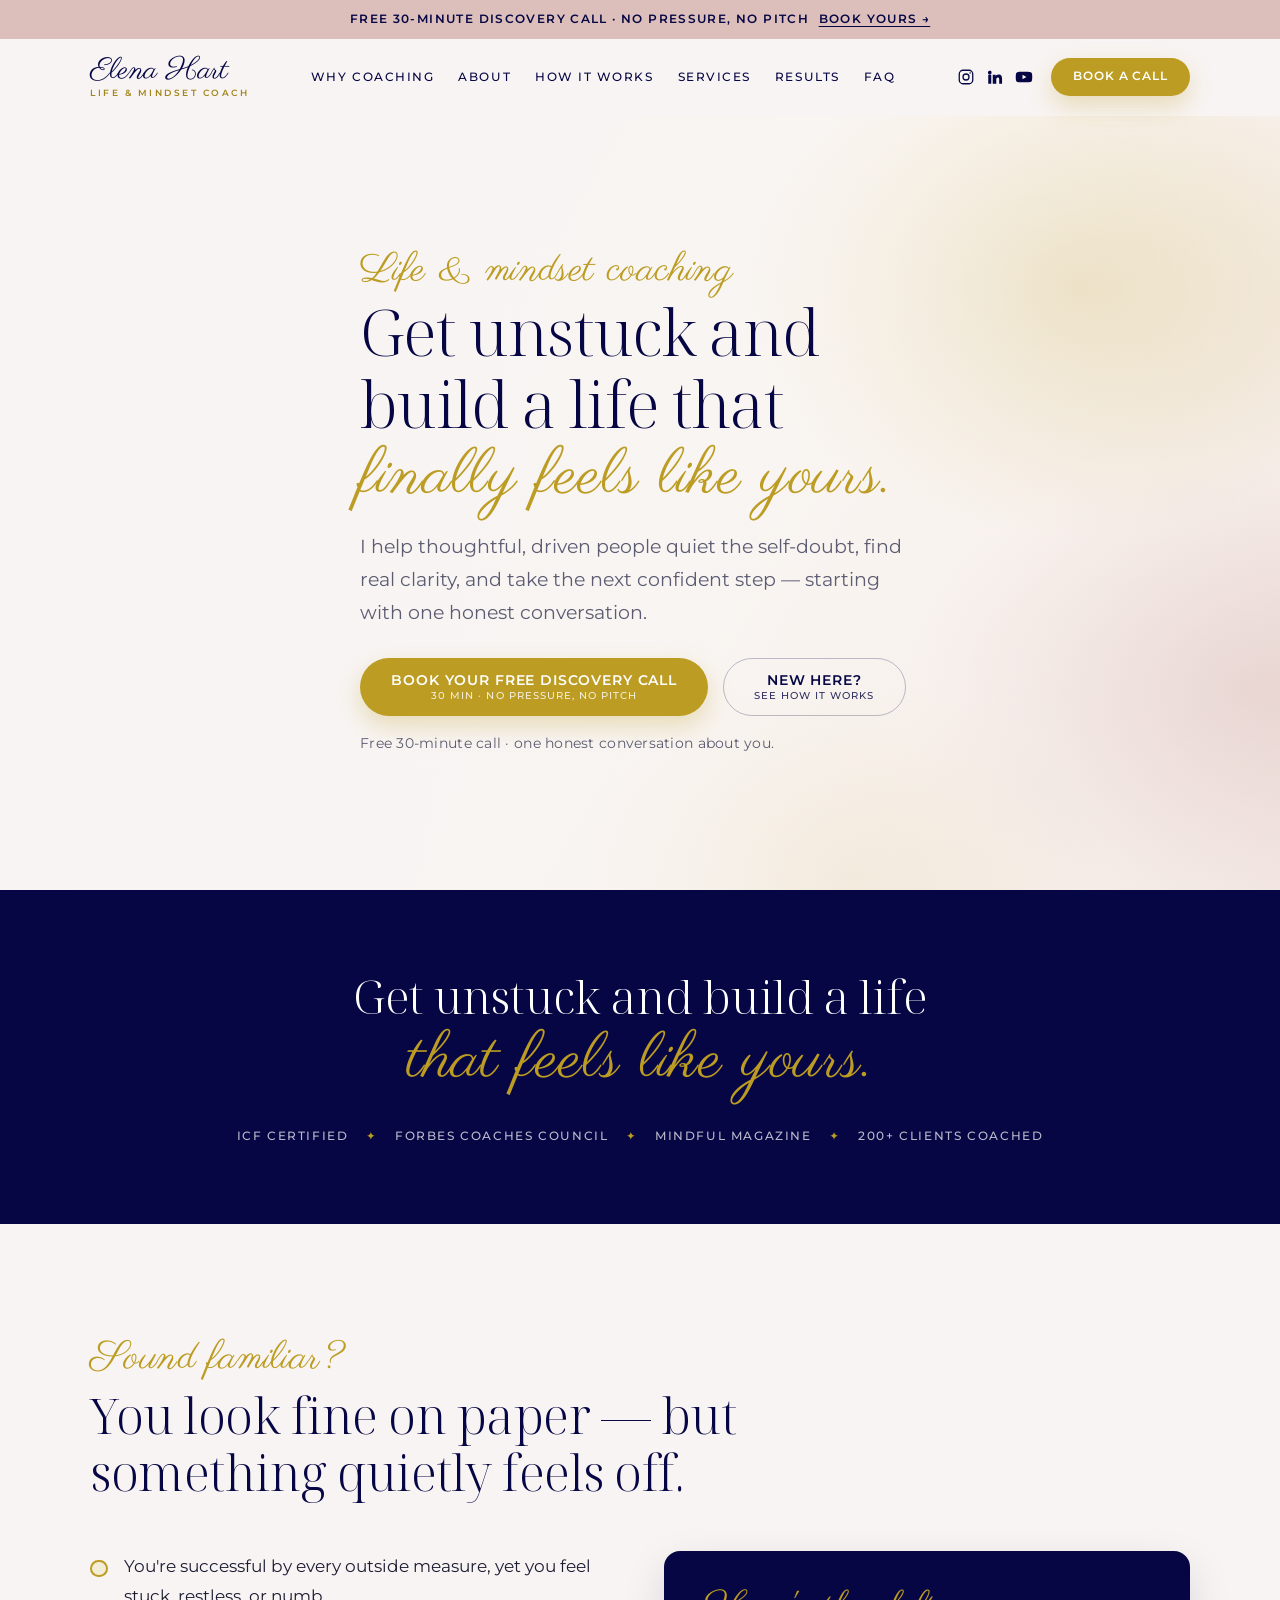
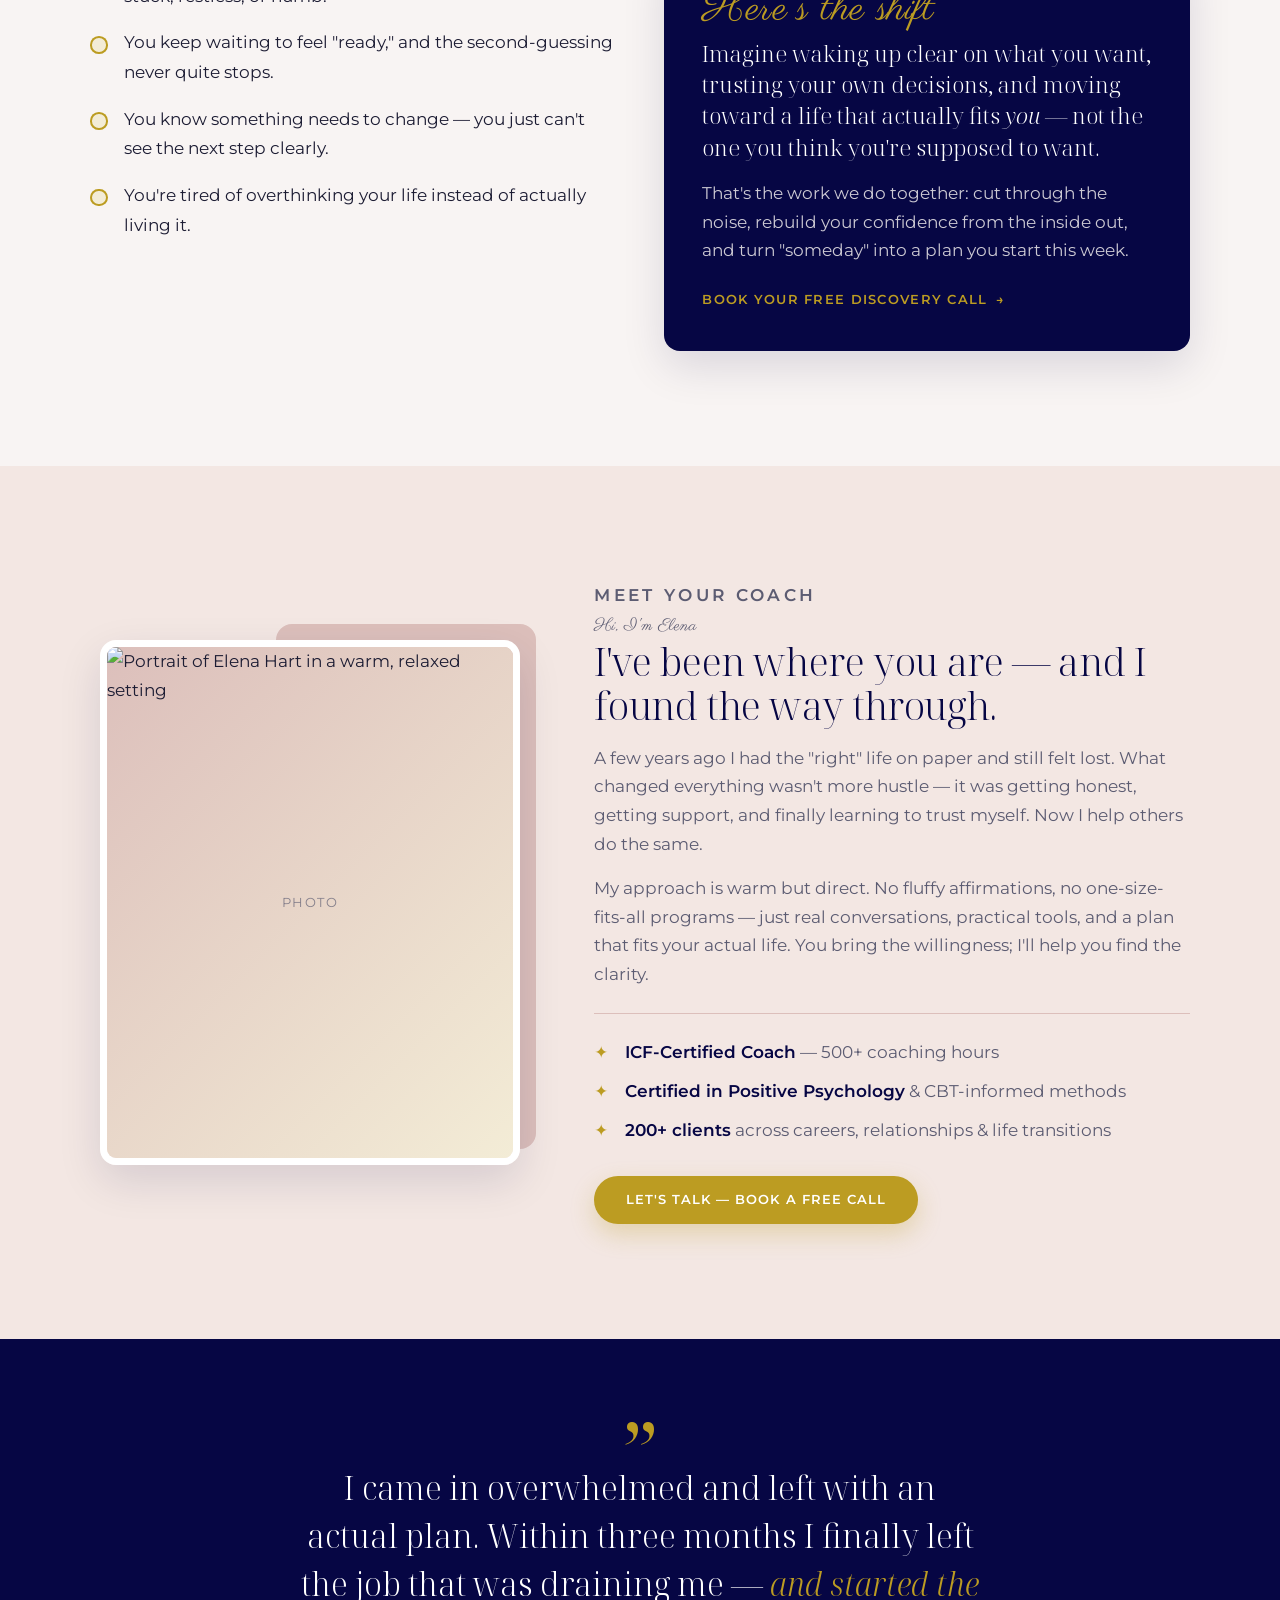
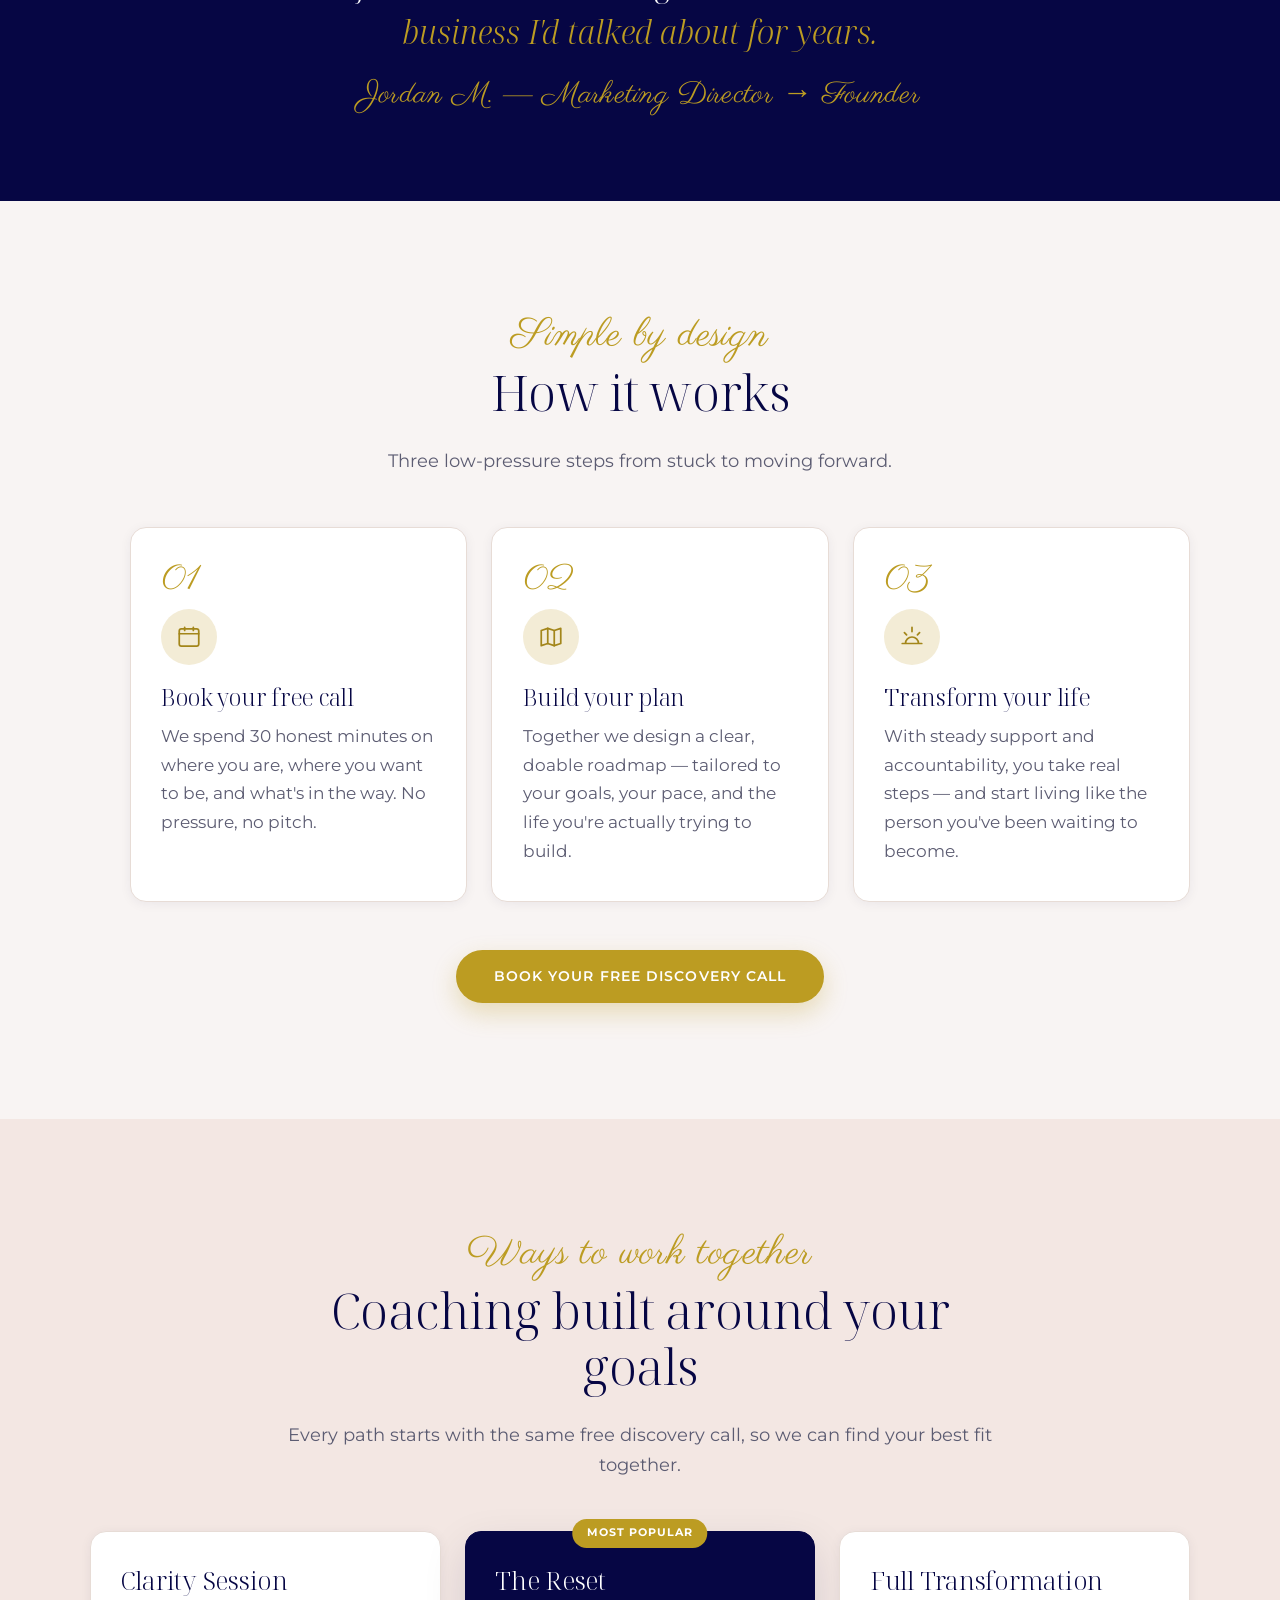
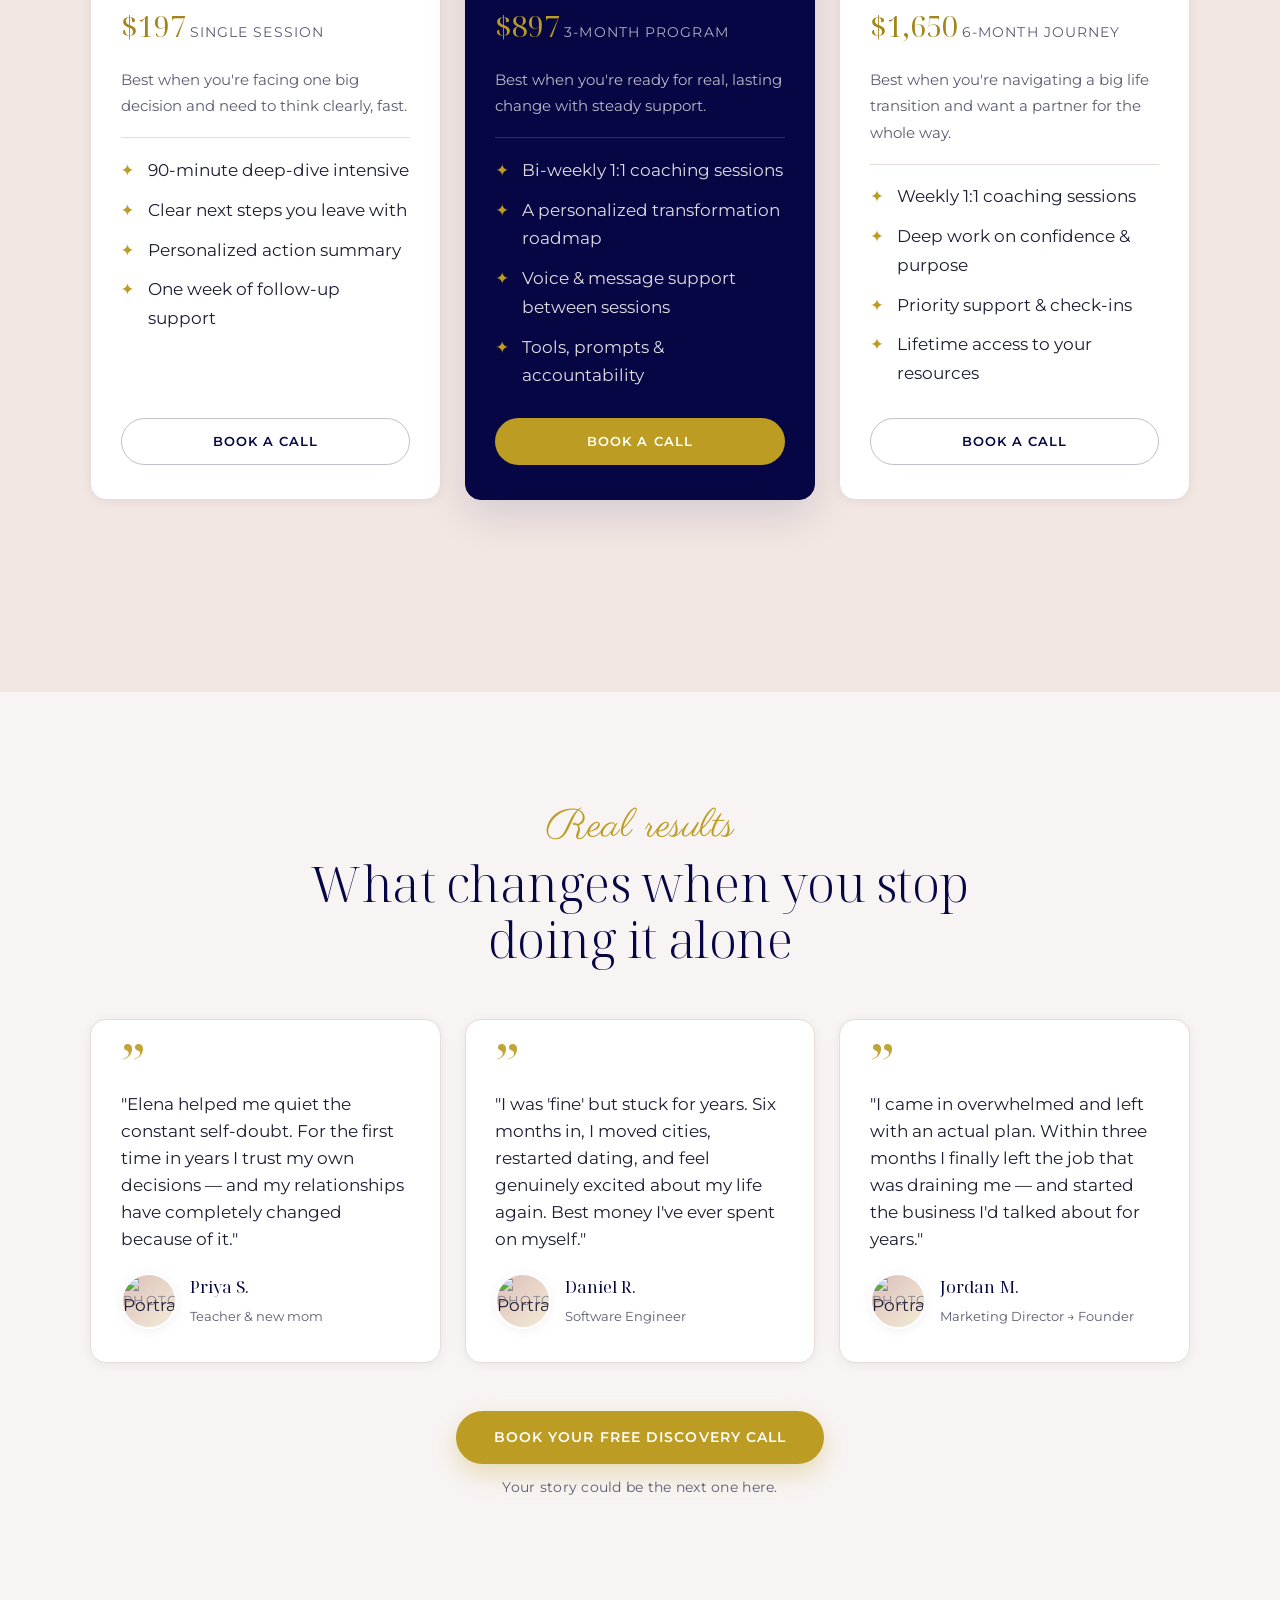
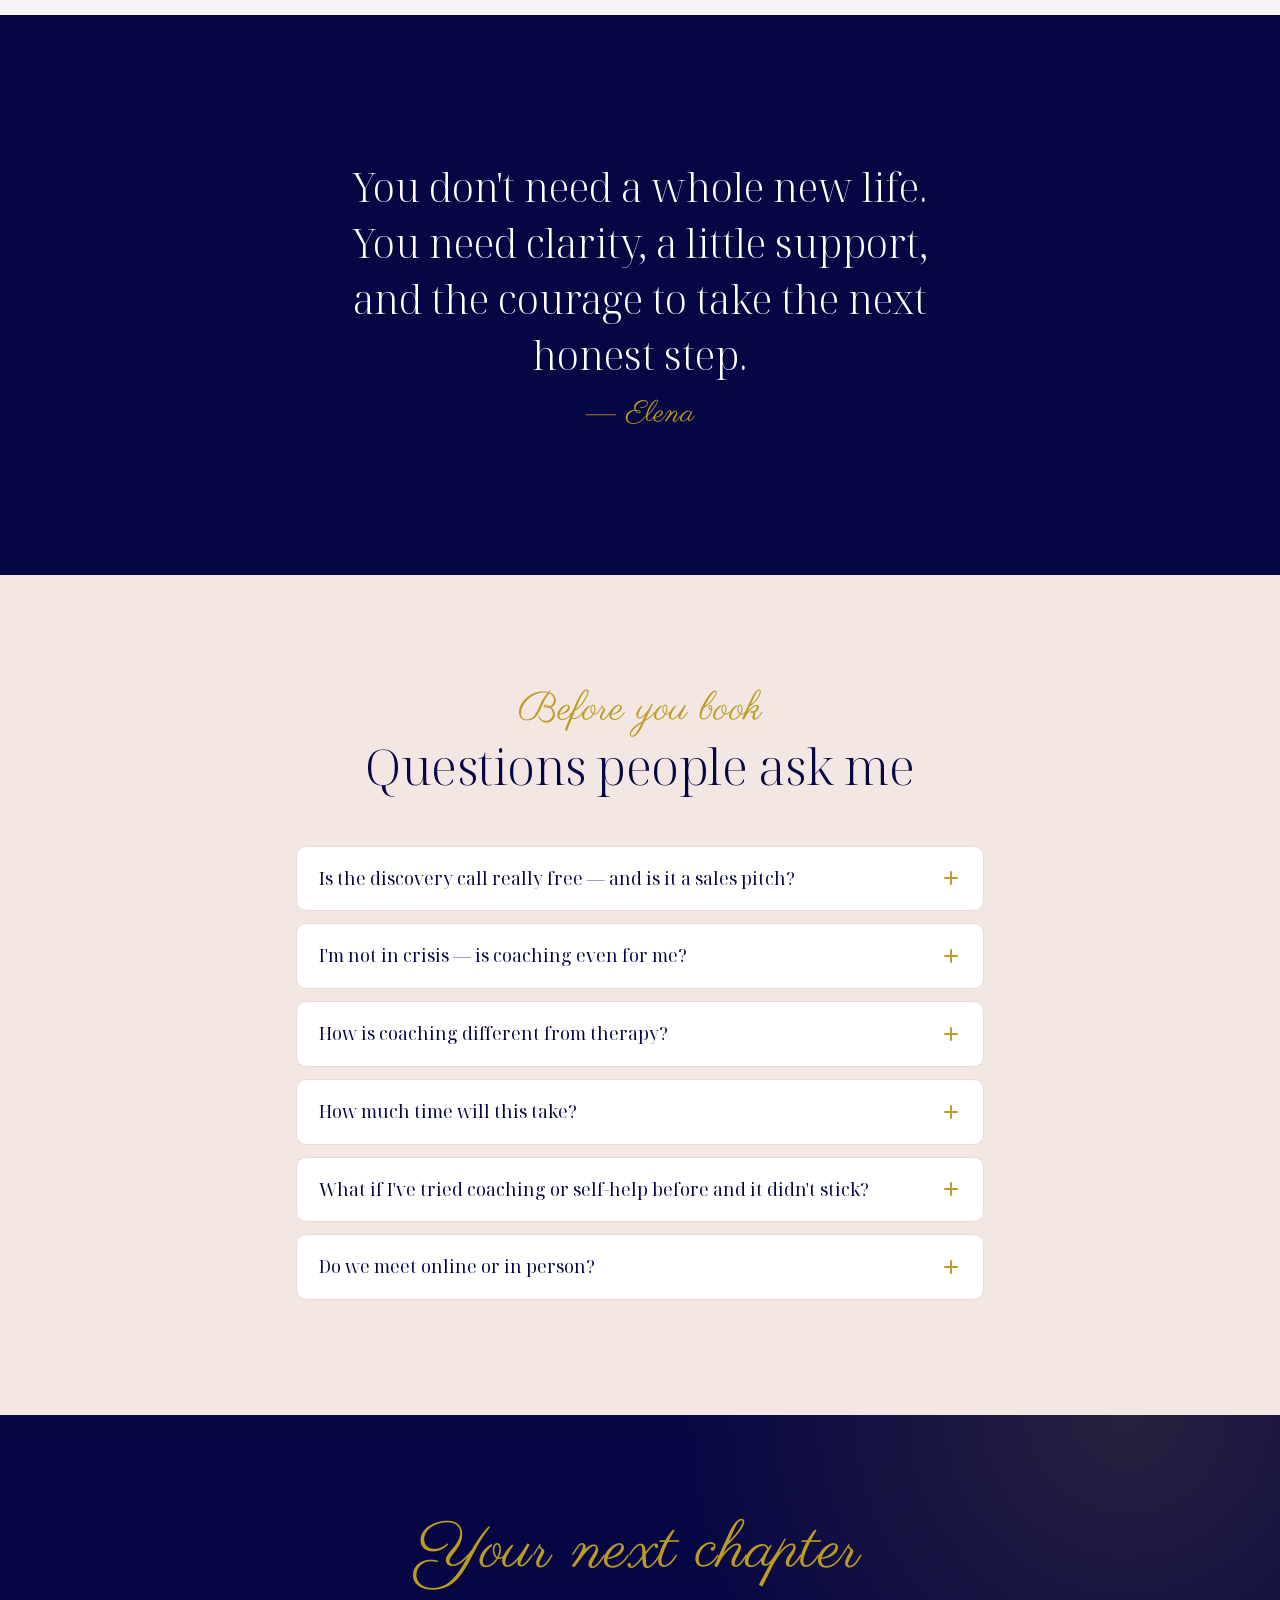
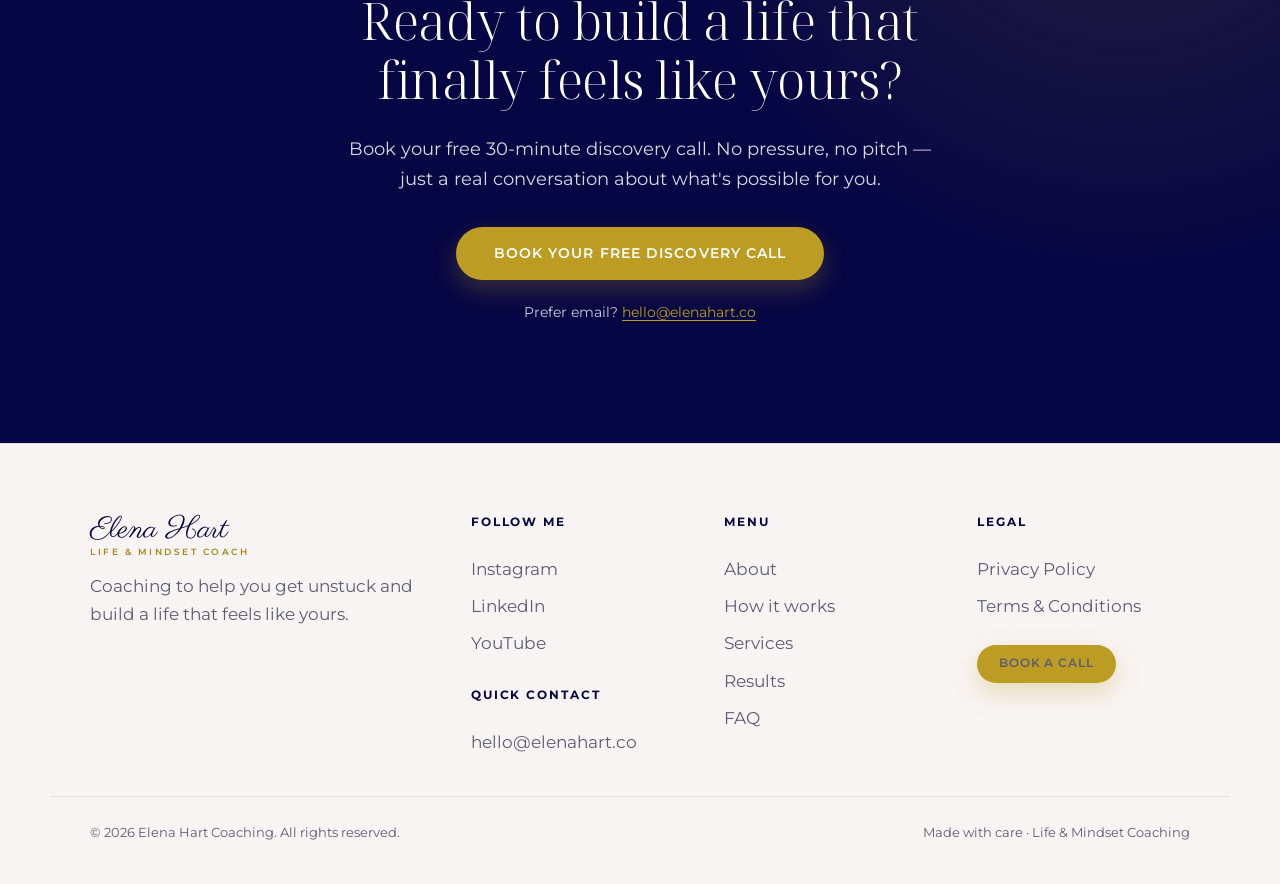
==== commit 19ee58b3: "Hero: remove stock portrait, switch to full-bleed background hero - Replace the two-column arched-ph" ====
--- a/index.html
+++ b/index.html
@@ -138,41 +138,35 @@
     <!-- HERO                                                          -->
     <!-- ============================================================= -->
     <section class="hero" aria-labelledby="hero-title">
-      <div class="container hero__grid">
-        <div class="hero__media reveal">
-          <div class="hero__frame">
-            <!-- TODO: replace with a real, warm headshot of the coach (approx 900x1100) -->
-            <img class="hero__photo"
-              src="https://images.unsplash.com/photo-1573496359142-b8d87734a5a2?auto=format&fit=crop&w=900&q=80"
-              alt="Elena Hart, life and mindset coach, smiling warmly"
-              width="900" height="1100" loading="eager" fetchpriority="high"
-              onerror="this.onerror=null;this.classList.add('is-fallback');this.removeAttribute('src');" />
-          </div>
-        </div>
-
-        <div class="hero__copy reveal" data-reveal-delay="1">
-          <p class="script-accent hero__script">Life &amp; mindset coaching</p>
-          <h1 class="hero__title" id="hero-title">
-            Get unstuck and build a life that
-            <span class="script-accent script-accent--xl">finally feels like yours.</span>
-          </h1>
-          <p class="hero__sub">
-            I help thoughtful, driven people quiet the self-doubt, find real clarity,
-            and take the next confident step — starting with one honest conversation.
-          </p>
-          <div class="hero__actions">
-            <!-- TODO: replace #book with your Calendly / GHL calendar URL -->
-            <a class="btn btn--gold btn--stack" href="#book">
-              <span class="btn__main">Book Your Free Discovery Call</span>
-              <span class="btn__sub">30 min · no pressure, no pitch</span>
-            </a>
-            <a class="btn btn--outline btn--stack" href="#process">
-              <span class="btn__main">New here?</span>
-              <span class="btn__sub">See how it works</span>
-            </a>
-          </div>
-          <p class="hero__micro">Free 30-minute call · one honest conversation about you.</p>
-        </div>
+      <!-- HERO BACKGROUND:
+           Swap the CSS background-image on .hero__bg (styles.css) for your
+           Higgsfield-generated hero when ready. A warm "soft morning light"
+           gradient stands in until then. -->
+      <div class="hero__bg" aria-hidden="true"></div>
+      <div class="hero__scrim" aria-hidden="true"></div>
+
+      <div class="container hero__inner reveal">
+        <p class="script-accent hero__script">Life &amp; mindset coaching</p>
+        <h1 class="hero__title" id="hero-title">
+          Get unstuck and build a life that
+          <span class="script-accent script-accent--xl">finally feels like yours.</span>
+        </h1>
+        <p class="hero__sub">
+          I help thoughtful, driven people quiet the self-doubt, find real clarity,
+          and take the next confident step — starting with one honest conversation.
+        </p>
+        <div class="hero__actions">
+          <!-- TODO: replace #book with your Calendly / GHL calendar URL -->
+          <a class="btn btn--gold btn--stack" href="#book">
+            <span class="btn__main">Book Your Free Discovery Call</span>
+            <span class="btn__sub">30 min · no pressure, no pitch</span>
+          </a>
+          <a class="btn btn--outline btn--stack" href="#process">
+            <span class="btn__main">New here?</span>
+            <span class="btn__sub">See how it works</span>
+          </a>
+        </div>
+        <p class="hero__micro">Free 30-minute call · one honest conversation about you.</p>
       </div>
     </section>
 
--- a/styles.css
+++ b/styles.css
@@ -293,48 +293,59 @@
 }
 
 /* =================================================================
-   HERO
+   HERO — full-bleed background image + cream scrim for legibility
    ================================================================= */
 .hero {
-  position: relative;
-  padding-block: clamp(2.5rem, 5vw, 4.5rem) clamp(3.5rem, 7vw, 6rem);
-  background:
-    radial-gradient(48% 45% at 78% 12%, rgba(188, 156, 34, 0.16), transparent 60%),
-    radial-gradient(50% 55% at 6% 90%, rgba(220, 191, 187, 0.4), transparent 60%),
-    var(--cream);
-}
-.hero__grid {
-  display: grid; grid-template-columns: 1fr; gap: clamp(2.5rem, 5vw, 4rem);
-  align-items: center;
-}
-
-/* Coach photo with offset blush frame */
-.hero__media { position: relative; justify-self: center; width: 100%; max-width: 440px; }
-.hero__frame {
-  position: relative; border-radius: 240px 240px var(--radius) var(--radius);
-  overflow: hidden; box-shadow: var(--shadow-lg);
-  border: 7px solid var(--white); aspect-ratio: 9 / 11;
-}
-.hero__media::before {
-  content: ""; position: absolute; inset: auto -14px -14px 24px; height: 78%;
-  background: var(--blush); border-radius: 200px 200px var(--radius) var(--radius);
-  z-index: -1;
-}
-.hero__photo { width: 100%; height: 100%; object-fit: cover; }
-
+  position: relative; overflow: hidden;
+  display: flex; align-items: center;
+  min-height: min(86vh, 780px);
+  padding-block: clamp(3rem, 8vw, 6rem);
+}
+
+/* ▼▼▼ THE HERO BACKGROUND ▼▼▼
+   Drop your Higgsfield-generated hero here — set background-image to your file:
+     .hero__bg { background-image: url("assets/hero.jpg"); }
+   Until then, this warm "soft morning light" gradient stands in tastefully. */
+.hero__bg {
+  position: absolute; inset: 0; z-index: 0;
+  background-color: var(--cream);
+  background-repeat: no-repeat;
+  background-position: center right;
+  background-size: cover;
+  background-image:
+    radial-gradient(42% 52% at 84% 22%, rgba(188, 156, 34, 0.30), transparent 62%),
+    radial-gradient(46% 50% at 98% 74%, rgba(220, 191, 187, 0.60), transparent 60%),
+    radial-gradient(34% 42% at 66% 98%, rgba(188, 156, 34, 0.16), transparent 60%),
+    linear-gradient(120deg, var(--cream) 0%, #FBF6EF 55%, #F3E7E3 100%);
+}
+
+/* Cream scrim keeps navy text crisp over any image */
+.hero__scrim {
+  position: absolute; inset: 0; z-index: 1;
+  background: linear-gradient(100deg,
+    rgba(248, 244, 243, 0.96) 0%,
+    rgba(248, 244, 243, 0.90) 34%,
+    rgba(248, 244, 243, 0.55) 62%,
+    rgba(248, 244, 243, 0.12) 100%);
+}
+
+.hero__inner { position: relative; z-index: 2; max-width: 640px; }
 .hero__script { margin-bottom: 0.2rem; }
-.hero__title {
-  font-size: clamp(2.3rem, 1.3rem + 4.4vw, 4rem);
-  color: var(--navy); margin-bottom: 1.2rem;
-}
+.hero__title { font-size: clamp(2.3rem, 1.3rem + 4.4vw, 4rem); color: var(--navy); margin-bottom: 1.2rem; }
 .hero__title .script-accent--xl { margin-top: 0.15rem; }
 .hero__sub { font-size: clamp(1.02rem, 0.96rem + 0.4vw, 1.2rem); color: var(--muted); max-width: 34rem; margin-bottom: 1.8rem; }
 .hero__actions { display: flex; flex-wrap: wrap; gap: 0.9rem; margin-bottom: 1rem; }
 .hero__micro { font-size: 0.85rem; color: var(--muted); margin: 0; letter-spacing: 0.02em; }
 
-@media (min-width: 880px) {
-  .hero__grid { grid-template-columns: 0.85fr 1.15fr; }
-  .hero__media { justify-self: start; }
+/* On small screens, wash the whole background so text stays readable */
+@media (max-width: 760px) {
+  .hero { min-height: auto; }
+  .hero__scrim {
+    background: linear-gradient(180deg,
+      rgba(248, 244, 243, 0.82) 0%,
+      rgba(248, 244, 243, 0.92) 55%,
+      rgba(248, 244, 243, 0.97) 100%);
+  }
 }
 
 /* =================================================================
